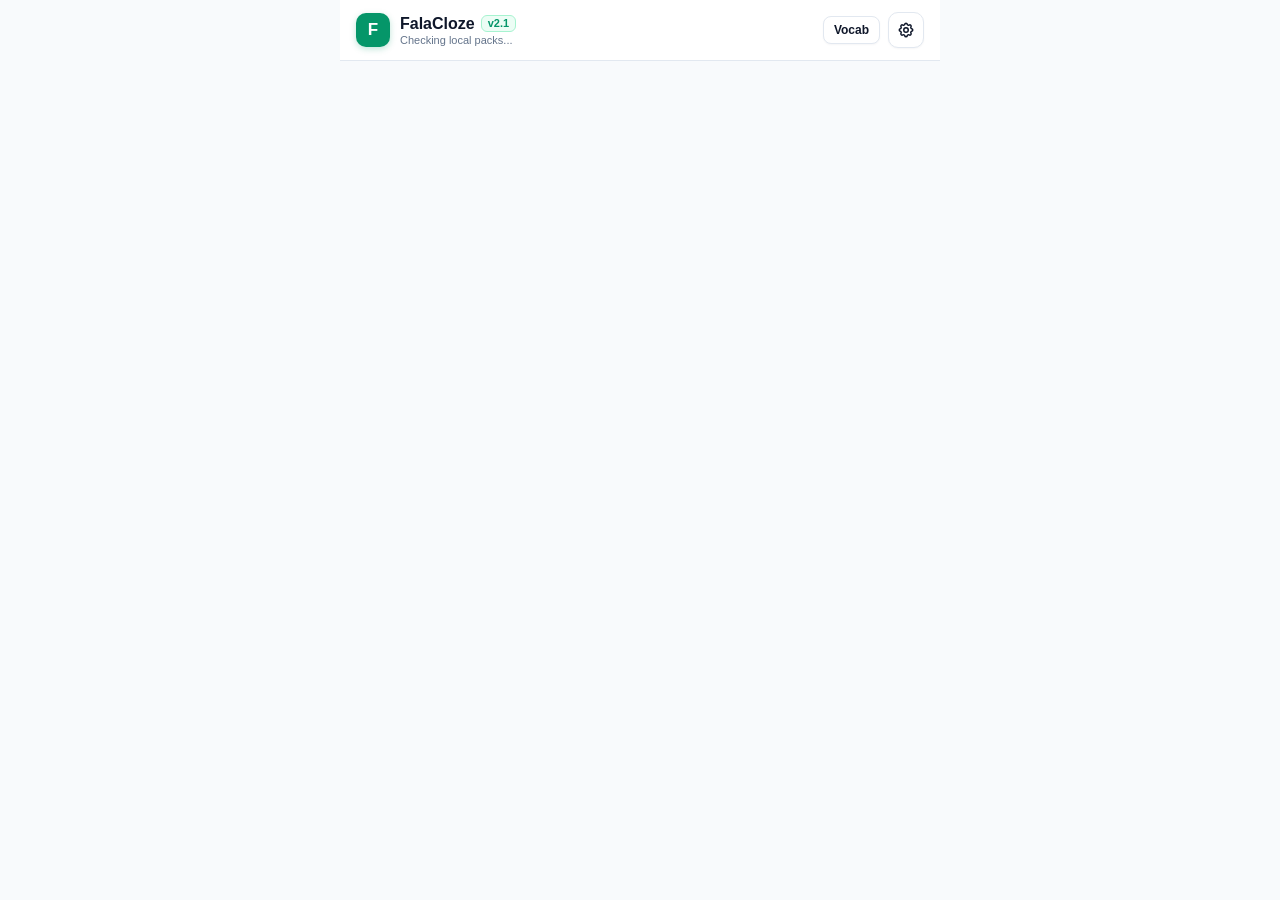
==== index.html @ cb80bde8 "Add files via upload" ====
<!DOCTYPE html>
<html lang="en">
<head>
  <meta charset="UTF-8" />
  <meta name="viewport" content="width=device-width, initial-scale=1.0, maximum-scale=1.0, user-scalable=no, interactive-widget=resizes-content" />
  <meta name="theme-color" content="#F8FAFC" />
  <meta name="apple-mobile-web-app-capable" content="yes" />
  <meta name="mobile-web-app-capable" content="yes" />
  <title>FalaCloze v2.1 — Spoken PT-BR SRS</title>
  <style>
    :root {
      --bg: #F8FAFC;
      --surface: #FFFFFF;
      --surface-alt: #F1F5F9;
      --border: #E2E8F0;
      --border-strong: #CBD5E1;
      --ink: #0F172A;
      --muted: #64748B;
      --primary: #059669;
      --primary-dark: #047857;
      --primary-soft: #ECFDF5;
      --primary-border: #A7F3D0;
      --amber: #D97706;
      --amber-soft: #FFFBEB;
      --amber-border: #FDE68A;
      --red: #DC2626;
      --red-soft: #FEF2F2;
      --red-border: #FECACA;
      --indigo: #4F46E5;
      --indigo-soft: #EEF2FF;
      --indigo-border: #C7D2FE;
      --radius-sm: 10px;
      --radius-md: 14px;
      --radius-lg: 20px;
      --shadow-xs: 0 1px 2px rgba(15, 23, 42, 0.04);
      --shadow-sm: 0 2px 8px rgba(15, 23, 42, 0.06);
      --font: -apple-system, BlinkMacSystemFont, "Inter", "Segoe UI", Roboto, Helvetica, Arial, sans-serif;
    }

    *, *::before, *::after {
      box-sizing: border-box;
    }

    html, body {
      height: 100%;
      margin: 0;
      padding: 0;
      background: var(--bg);
      color: var(--ink);
      font-family: var(--font);
      -webkit-font-smoothing: antialiased;
      -webkit-tap-highlight-color: transparent;
      overscroll-behavior: none;
    }

    button, input, select, textarea {
      font-family: inherit;
      color: inherit;
    }

    button {
      cursor: pointer;
      border: none;
      background: none;
      padding: 0;
      touch-action: manipulation;
    }

    button:disabled {
      opacity: 0.45;
      cursor: not-allowed;
    }

    .hidden {
      display: none !important;
    }

    /* App Shell — relies natively on interactive-widget=resizes-content + 100dvh */
    #app-shell {
      width: 100%;
      max-width: 600px;
      height: 100dvh;
      max-height: 100dvh;
      margin: 0 auto;
      display: flex;
      flex-direction: column;
      background: var(--bg);
      position: relative;
      overflow: hidden;
    }

    .view {
      flex: 1;
      display: flex;
      flex-direction: column;
      min-height: 0;
      overflow: hidden;
    }

    .scroll-body {
      flex: 1;
      overflow-y: auto;
      -webkit-overflow-scrolling: touch;
      padding: 16px;
      min-height: 0;
    }

    .scroll-body::-webkit-scrollbar {
      display: none;
    }

    /* Top Header */
    .top-bar {
      flex-shrink: 0;
      display: flex;
      align-items: center;
      justify-content: space-between;
      gap: 10px;
      padding: 12px 16px;
      background: var(--surface);
      border-bottom: 1px solid var(--border);
    }

    .brand {
      display: flex;
      align-items: center;
      gap: 10px;
      min-width: 0;
    }

    .brand-logo {
      width: 34px;
      height: 34px;
      border-radius: 10px;
      background: var(--primary);
      color: #fff;
      font-weight: 800;
      font-size: 17px;
      display: flex;
      align-items: center;
      justify-content: center;
      flex-shrink: 0;
      box-shadow: 0 2px 6px rgba(5, 150, 105, 0.25);
    }

    .brand-title {
      font-size: 16px;
      font-weight: 700;
      line-height: 1.2;
      display: flex;
      align-items: center;
      gap: 6px;
    }

    .brand-ver {
      font-size: 11px;
      font-weight: 700;
      color: var(--primary);
      background: var(--primary-soft);
      border: 1px solid var(--primary-border);
      padding: 1px 6px;
      border-radius: 6px;
    }

    .brand-sub {
      font-size: 11px;
      color: var(--muted);
      margin-top: 1px;
    }

    .bar-actions {
      display: flex;
      align-items: center;
      gap: 8px;
      flex-shrink: 0;
    }

    /* Buttons */
    .btn {
      display: inline-flex;
      align-items: center;
      justify-content: center;
      gap: 6px;
      border-radius: var(--radius-sm);
      font-weight: 600;
      font-size: 13px;
      padding: 9px 13px;
      transition: background-color 0.12s ease, border-color 0.12s ease, transform 0.08s ease;
      user-select: none;
    }

    .btn:active:not(:disabled) {
      transform: scale(0.97);
    }

    .btn-neutral {
      background: var(--surface);
      border: 1px solid var(--border);
      color: var(--ink);
      box-shadow: var(--shadow-xs);
    }

    .btn-primary {
      background: var(--primary);
      border: 1px solid var(--primary);
      color: #fff;
      box-shadow: 0 2px 8px rgba(5, 150, 105, 0.22);
    }

    .btn-primary-soft {
      background: var(--primary-soft);
      border: 1px solid var(--primary-border);
      color: var(--primary-dark);
    }

    .btn-indigo-soft {
      background: var(--indigo-soft);
      border: 1px solid var(--indigo-border);
      color: var(--indigo);
    }

    .btn-amber-soft {
      background: var(--amber-soft);
      border: 1px solid var(--amber-border);
      color: var(--amber);
    }

    .btn-red-soft {
      background: var(--red-soft);
      border: 1px solid var(--red-border);
      color: var(--red);
    }

    .btn-icon {
      width: 36px;
      height: 36px;
      padding: 0;
      border-radius: var(--radius-sm);
    }

    .btn-lg {
      width: 100%;
      padding: 14px 18px;
      font-size: 15px;
      font-weight: 700;
      border-radius: var(--radius-md);
    }

    .btn-sm {
      padding: 6px 10px;
      font-size: 12px;
      border-radius: 8px;
    }

    /* Strictly guard :hover inside @media (hover: hover) to prevent sticky Android tap states */
    @media (hover: hover) {
      .btn-neutral:hover:not(:disabled) { background: var(--surface-alt); border-color: var(--border-strong); }
      .btn-primary:hover:not(:disabled) { background: var(--primary-dark); }
      .btn-primary-soft:hover:not(:disabled) { background: #D1FAE5; }
      .btn-indigo-soft:hover:not(:disabled) { background: #E0E7FF; }
      .btn-red-soft:hover:not(:disabled) { background: #FEE2E2; }
      .stat-card:hover { border-color: var(--primary); transform: translateY(-1px); }
      .chip:hover { background: var(--surface-alt); }
      .blind-opt:hover:not(:disabled) { border-color: var(--primary); background: var(--primary-soft); }
      .drop-zone:hover { border-color: var(--primary); background: var(--primary-soft); }
    }

    /* Cards & Containers */
    .card {
      background: var(--surface);
      border: 1px solid var(--border);
      border-radius: var(--radius-lg);
      padding: 18px;
      box-shadow: var(--shadow-sm);
    }

    .stack {
      display: flex;
      flex-direction: column;
      gap: 14px;
    }

    .row-between {
      display: flex;
      align-items: center;
      justify-content: space-between;
      gap: 10px;
    }

    /* Home Stat Cards */
    .stats-grid {
      display: grid;
      grid-template-columns: repeat(3, 1fr);
      gap: 10px;
    }

    .stat-card {
      background: var(--surface);
      border: 1px solid var(--border);
      border-radius: var(--radius-md);
      padding: 14px 8px;
      text-align: center;
      box-shadow: var(--shadow-xs);
      transition: border-color 0.12s ease, transform 0.1s ease;
    }

    .stat-card:active {
      transform: scale(0.97);
    }

    .stat-num {
      font-size: 24px;
      font-weight: 800;
      line-height: 1.1;
    }

    .stat-label {
      font-size: 11px;
      font-weight: 600;
      color: var(--muted);
      margin-top: 4px;
    }

    .stat-learning .stat-num { color: var(--indigo); }
    .stat-mastered .stat-num { color: var(--primary); }

    /* Chips & Pills */
    .chips-row {
      display: flex;
      align-items: center;
      gap: 6px;
      flex-wrap: wrap;
    }

    .chips-scroll {
      display: flex;
      align-items: center;
      gap: 6px;
      overflow-x: auto;
      padding-bottom: 2px;
    }

    .chips-scroll::-webkit-scrollbar { display: none; }

    .chip {
      padding: 6px 12px;
      border-radius: 999px;
      font-size: 12px;
      font-weight: 600;
      background: var(--surface);
      border: 1px solid var(--border);
      color: var(--muted);
      white-space: nowrap;
      flex-shrink: 0;
    }

    .chip.active {
      background: var(--primary);
      border-color: var(--primary);
      color: #fff;
    }

    .badge {
      display: inline-flex;
      align-items: center;
      gap: 4px;
      padding: 3px 8px;
      border-radius: 6px;
      font-size: 11px;
      font-weight: 600;
      background: var(--surface-alt);
      color: var(--muted);
    }

    .badge-primary { background: var(--primary-soft); color: var(--primary-dark); }
    .badge-indigo { background: var(--indigo-soft); color: var(--indigo); }
    .badge-amber { background: var(--amber-soft); color: var(--amber); border: 1px solid var(--amber-border); }
    .badge-red { background: var(--red-soft); color: var(--red); border: 1px solid var(--red-border); }

    /* Setup / Drop Zone (First Run) */
    .drop-zone {
      border: 2px dashed var(--border-strong);
      border-radius: var(--radius-md);
      padding: 24px 16px;
      text-align: center;
      background: var(--bg);
      transition: border-color 0.15s ease, background-color 0.15s ease;
    }

    .drop-zone.dragover {
      border-color: var(--primary);
      background: var(--primary-soft);
    }

    /* Progress Bar */
    .progress-track {
      width: 100%;
      height: 5px;
      background: var(--surface-alt);
      overflow: hidden;
    }

    .progress-fill {
      height: 100%;
      background: var(--primary);
      width: 0%;
      transition: width 0.25s ease;
    }

    /* Switch */
    .switch {
      width: 44px;
      height: 24px;
      border-radius: 999px;
      background: var(--border-strong);
      position: relative;
      transition: background-color 0.15s ease;
      flex-shrink: 0;
    }

    .switch.on {
      background: var(--primary);
    }

    .switch-knob {
      width: 20px;
      height: 20px;
      border-radius: 50%;
      background: #fff;
      position: absolute;
      top: 2px;
      left: 2px;
      box-shadow: 0 1px 3px rgba(0,0,0,0.2);
      transition: transform 0.15s ease;
    }

    .switch.on .switch-knob {
      transform: translateX(20px);
    }

    /* Study Area */
    .study-center {
      flex: 1;
      display: flex;
      flex-direction: column;
      justify-content: center;
      padding: 14px 16px;
      overflow-y: auto;
      min-height: 0;
    }

    .study-center::-webkit-scrollbar { display: none; }

    .cloze-sentence {
      font-size: 24px;
      line-height: 1.45;
      font-weight: 600;
      color: var(--ink);
      letter-spacing: -0.01em;
      margin: 8px 0;
      cursor: text;
    }

    .cloze-gap {
      display: inline-block;
      border-bottom: 2.5px solid var(--primary);
      padding: 0 6px 1px;
      margin: 0 3px;
      text-align: center;
      font-weight: 700;
      color: var(--primary-dark);
      background: var(--primary-soft);
      border-radius: 6px 6px 0 0;
      cursor: pointer;
      vertical-align: baseline;
      transition: border-color 0.15s ease, background-color 0.15s ease;
    }

    .cloze-gap.empty {
      color: #94A3B8;
      background: transparent;
      font-weight: 500;
      letter-spacing: 0.14em;
    }

    .cloze-gap.amber {
      border-bottom-color: var(--amber);
      color: var(--amber);
      background: var(--amber-soft);
    }

    .cloze-gap.wrong {
      border-bottom-color: var(--red);
      color: var(--red);
      background: var(--red-soft);
    }

    .cloze-revealed {
      display: inline-block;
      padding: 0 6px;
      border-radius: 6px;
      font-weight: 700;
      background: var(--primary-soft);
      color: var(--primary-dark);
    }

    .cloze-revealed.amber {
      background: var(--amber-soft);
      color: var(--amber);
    }

    .cloze-revealed.wrong {
      background: var(--red-soft);
      color: var(--red);
    }

    .en-line {
      font-size: 15px;
      font-weight: 500;
      color: #334155;
      margin: 0;
    }

    .hint-row {
      display: flex;
      align-items: center;
      gap: 6px;
      flex-wrap: wrap;
      margin-top: 6px;
    }

    .hint-tag {
      font-size: 12px;
      font-weight: 600;
      color: var(--indigo);
      background: var(--indigo-soft);
      padding: 2px 8px;
      border-radius: 6px;
    }

    /* Notice / Feedback Boxes */
    .notice {
      padding: 10px 12px;
      border-radius: var(--radius-sm);
      font-size: 13px;
      font-weight: 500;
      line-height: 1.4;
    }

    .notice-ok { background: var(--primary-soft); border: 1px solid var(--primary-border); color: var(--primary-dark); }
    .notice-amber { background: var(--amber-soft); border: 1px solid var(--amber-border); color: #92400E; }
    .notice-red { background: var(--red-soft); border: 1px solid var(--red-border); color: #991B1B; }
    .notice-indigo { background: var(--indigo-soft); border: 1px solid var(--indigo-border); color: #3730A3; }

    /* Docked Bottom Input Bar */
    .study-dock {
      flex-shrink: 0;
      background: var(--surface);
      border-top: 1px solid var(--border);
      padding: 10px 14px calc(10px + env(safe-area-inset-bottom, 0px));
    }

    .input-row {
      display: flex;
      align-items: center;
      gap: 8px;
    }

    .text-input {
      flex: 1;
      min-width: 0;
      height: 44px;
      padding: 0 14px;
      border-radius: var(--radius-sm);
      border: 1.5px solid var(--border-strong);
      background: var(--bg);
      font-size: 16px;
      font-weight: 500;
      color: var(--ink);
      outline: none;
      transition: border-color 0.12s ease, background-color 0.12s ease;
    }

    .text-input:focus {
      border-color: var(--primary);
      background: var(--surface);
    }

    .dock-subrow {
      display: flex;
      align-items: center;
      justify-content: space-between;
      gap: 8px;
      margin-top: 8px;
    }

    /* Blind Audio */
    .blind-play-btn {
      width: 68px;
      height: 68px;
      border-radius: 50%;
      background: var(--primary);
      color: #fff;
      margin: 8px auto;
      display: flex;
      align-items: center;
      justify-content: center;
      box-shadow: 0 6px 16px rgba(5, 150, 105, 0.28);
    }

    .blind-grid {
      display: grid;
      grid-template-columns: repeat(3, 1fr);
      gap: 8px;
    }

    .blind-opt {
      padding: 13px 8px;
      border-radius: var(--radius-sm);
      border: 1.5px solid var(--border);
      background: var(--bg);
      font-size: 14px;
      font-weight: 600;
      color: var(--ink);
      text-align: center;
      word-break: break-word;
    }

    .blind-opt.opt-correct {
      border-color: var(--primary);
      background: var(--primary-soft);
      color: var(--primary-dark);
    }

    .blind-opt.opt-wrong {
      border-color: var(--red);
      background: var(--red-soft);
      color: var(--red);
    }

    .blind-opt.opt-dim {
      opacity: 0.45;
    }

    /* Vocabulary List */
    .vocab-item {
      background: var(--surface);
      border: 1px solid var(--border);
      border-radius: var(--radius-md);
      overflow: hidden;
      box-shadow: var(--shadow-xs);
    }

    .vocab-head {
      width: 100%;
      padding: 13px 14px;
      display: flex;
      align-items: center;
      justify-content: space-between;
      gap: 10px;
      text-align: left;
    }

    .vocab-body {
      padding: 0 14px 14px;
      border-top: 1px solid var(--surface-alt);
      display: flex;
      flex-direction: column;
      gap: 10px;
    }

    .vocab-ex-row {
      display: flex;
      align-items: flex-start;
      justify-content: space-between;
      gap: 8px;
      padding: 9px 10px;
      border-radius: var(--radius-sm);
      background: var(--bg);
      border: 1px solid var(--border);
    }

    .vocab-ex-pt {
      font-size: 14px;
      font-weight: 500;
      color: var(--ink);
      line-height: 1.4;
    }

    .vocab-ex-en {
      font-size: 12px;
      color: var(--muted);
      margin-top: 2px;
    }

    /* Settings */
    .setting-row {
      display: flex;
      align-items: center;
      justify-content: space-between;
      gap: 12px;
    }

    .num-input {
      width: 72px;
      height: 36px;
      border-radius: 8px;
      border: 1px solid var(--border-strong);
      text-align: center;
      font-weight: 700;
      font-size: 14px;
      background: var(--bg);
    }

    .voice-row {
      display: flex;
      align-items: center;
      justify-content: space-between;
      gap: 8px;
      padding: 8px 10px;
      border-radius: 10px;
      border: 1px solid var(--border);
      background: var(--bg);
      font-size: 13px;
    }

    .voice-label {
      display: flex;
      align-items: center;
      gap: 8px;
      min-width: 0;
      flex: 1;
      cursor: pointer;
    }

    .voice-name {
      white-space: nowrap;
      overflow: hidden;
      text-overflow: ellipsis;
      font-weight: 500;
    }

    /* Toast */
    #toast {
      position: fixed;
      top: 16px;
      left: 50%;
      transform: translateX(-50%) translateY(-10px);
      z-index: 999;
      background: var(--ink);
      color: #fff;
      font-size: 12px;
      font-weight: 600;
      padding: 9px 14px;
      border-radius: 10px;
      box-shadow: 0 6px 20px rgba(15, 23, 42, 0.25);
      opacity: 0;
      pointer-events: none;
      transition: opacity 0.2s ease, transform 0.2s ease;
      max-width: 90vw;
      text-align: center;
    }

    #toast.show {
      opacity: 1;
      transform: translateX(-50%) translateY(0);
    }

    .section-title {
      font-size: 11px;
      font-weight: 700;
      text-transform: uppercase;
      letter-spacing: 0.06em;
      color: var(--muted);
      margin: 0 0 8px;
    }

    .muted-xs {
      font-size: 12px;
      color: var(--muted);
      line-height: 1.4;
    }

    .divider {
      height: 1px;
      background: var(--border);
      margin: 4px 0;
    }
  </style>
</head>
<body>
  <div id="app-shell">

    <!-- ==================== VIEW 1: HOME ==================== -->
    <section id="view-home" class="view">
      <header class="top-bar">
        <div class="brand">
          <div class="brand-logo">F</div>
          <div>
            <div class="brand-title">FalaCloze <span class="brand-ver">v2.1</span></div>
            <div id="home-pack-status" class="brand-sub">Checking local packs...</div>
          </div>
        </div>
        <div class="bar-actions">
          <button id="btn-nav-vocab" type="button" class="btn btn-neutral btn-sm" aria-label="Vocabulary">
            Vocab
          </button>
          <button id="btn-nav-settings" type="button" class="btn btn-neutral btn-icon" aria-label="Settings" title="Settings">
            <svg width="18" height="18" fill="none" stroke="currentColor" stroke-width="2" viewBox="0 0 24 24">
              <path stroke-linecap="round" stroke-linejoin="round" d="M10.325 4.317c.426-1.756 2.924-1.756 3.35 0a1.724 1.724 0 002.573 1.066c1.543-.94 3.31.826 2.37 2.37a1.724 1.724 0 001.065 2.572c1.756.426 1.756 2.924 0 3.35a1.724 1.724 0 00-1.066 2.573c.94 1.543-.826 3.31-2.37 2.37a1.724 1.724 0 00-2.572 1.065c-.426 1.756-2.924 1.756-3.35 0a1.724 1.724 0 00-2.573-1.066c-1.543.94-3.31-.826-2.37-2.37a1.724 1.724 0 00-1.065-2.572c-1.756-.426-1.756-2.924 0-3.35a1.724 1.724 0 001.066-2.573c-.94-1.543.826-3.31 2.37-2.37.996.608 2.296.07 2.572-1.065z" />
              <circle cx="12" cy="12" r="3" />
            </svg>
          </button>
        </div>
      </header>

      <main class="scroll-body">
        <div class="stack">

          <!-- Backup Reminder Banner -->
          <div id="backup-reminder" class="notice notice-amber hidden row-between">
            <span>Backup recommended — save your progress.</span>
            <button id="btn-quick-backup" type="button" class="btn btn-amber-soft btn-sm">Backup</button>
          </div>

          <!-- First-Run Empty Deck Setup Card -->
          <div id="home-setup-card" class="card stack hidden">
            <div>
              <h2 style="margin:0 0 6px; font-size:18px;">Load Your PT-BR Deck</h2>
              <p class="muted-xs" style="margin:0;">
                FalaCloze keeps app code and vocabulary 100% separate. Load your <strong>deck_100_v2.json</strong> (or any pack) once — it is cached locally for offline use.
              </p>
            </div>

            <div id="home-drop-zone" class="drop-zone stack">
              <div style="font-size:28px;">📦</div>
              <label class="btn btn-primary btn-lg" style="cursor:pointer;">
                Load Deck JSON (e.g. deck_100_v2.json)
                <input id="input-home-deck" type="file" accept=".json,application/json" class="hidden" />
              </label>
              <div class="muted-xs">Or drag and drop a .json pack file here</div>
            </div>

            <div class="row-between" style="padding-top:4px;">
              <span class="muted-xs">Want to preview the UI first?</span>
              <button id="btn-load-demo" type="button" class="btn btn-neutral btn-sm">Load 5-card Demo</button>
            </div>
          </div>

          <!-- Demo Active Banner -->
          <div id="home-demo-banner" class="notice notice-indigo hidden row-between">
            <span>Previewing removable 5-card Demo deck.</span>
            <div style="display:flex; gap:6px;">
              <label class="btn btn-primary-soft btn-sm" style="cursor:pointer;">
                Load Real Deck
                <input id="input-replace-demo" type="file" accept=".json,application/json" class="hidden" />
              </label>
              <button id="btn-remove-demo" type="button" class="btn btn-neutral btn-sm">Remove</button>
            </div>
          </div>

          <!-- Active Dashboard (Shown when >=1 card is loaded) -->
          <div id="home-dashboard" class="stack hidden">
            <!-- Clickable Stat Cards -->
            <div class="stats-grid">
              <button id="stat-btn-to-learn" type="button" class="stat-card">
                <div id="stat-val-to-learn" class="stat-num">0</div>
                <div class="stat-label">To Learn</div>
              </button>
              <button id="stat-btn-learning" type="button" class="stat-card stat-learning">
                <div id="stat-val-learning" class="stat-num">0</div>
                <div class="stat-label">Learning</div>
              </button>
              <button id="stat-btn-mastered" type="button" class="stat-card stat-mastered">
                <div id="stat-val-mastered" class="stat-num">0</div>
                <div class="stat-label">Mastered</div>
              </button>
            </div>

            <!-- Main Session Card -->
            <div class="card stack">
              <div class="row-between">
                <span id="home-due-info" class="muted-xs" style="font-weight:600; color:var(--ink);">0 due · 15 new left</span>
                <span id="home-forms-drip-info" class="badge badge-indigo hidden"></span>
              </div>

              <button id="btn-start-session" type="button" class="btn btn-primary btn-lg">
                <span id="btn-start-text">Start 20 Cards</span>
                <svg width="18" height="18" fill="none" stroke="currentColor" stroke-width="2.5" viewBox="0 0 24 24">
                  <path stroke-linecap="round" stroke-linejoin="round" d="M13 7l5 5m0 0l-5 5m5-5H6" />
                </svg>
              </button>

              <!-- Session Length Selector -->
              <div class="row-between">
                <span class="muted-xs" style="font-weight:600;">Session length</span>
                <div id="home-length-chips" class="chips-row">
                  <button type="button" class="chip" data-len="10">10</button>
                  <button type="button" class="chip" data-len="20">20</button>
                  <button type="button" class="chip" data-len="30">30</button>
                  <button type="button" class="chip" data-len="all">All Due</button>
                </div>
              </div>

              <div class="divider"></div>

              <!-- Walk Mode Toggle -->
              <div class="setting-row">
                <div>
                  <div style="font-size:14px; font-weight:600;">Walk Mode (No Typing)</div>
                  <div class="muted-xs">Tap to reveal &amp; self-grade on the move</div>
                </div>
                <button id="toggle-walk" type="button" class="switch" role="switch" aria-checked="false" aria-label="Toggle Walk Mode">
                  <span class="switch-knob"></span>
                </button>
              </div>
            </div>

            <!-- Quick Actions -->
            <div class="row-between" style="gap:10px;">
              <button id="btn-home-vocab" type="button" class="btn btn-neutral" style="flex:1;">
                Browse Studied Vocab
              </button>
              <label class="btn btn-neutral" style="flex:1; cursor:pointer;">
                + Add Pack JSON
                <input id="input-home-add-pack" type="file" accept=".json,application/json" class="hidden" />
              </label>
            </div>
          </div>

        </div>
      </main>
    </section>

    <!-- ==================== VIEW 2: STUDY SESSION ==================== -->
    <section id="view-study" class="view hidden">
      <header class="top-bar">
        <div class="bar-actions">
          <button id="btn-study-home" type="button" class="btn btn-neutral btn-icon" aria-label="Home" title="Home">
            <svg width="18" height="18" fill="none" stroke="currentColor" stroke-width="2.2" viewBox="0 0 24 24">
              <path stroke-linecap="round" stroke-linejoin="round" d="M15 19l-7-7 7-7" />
            </svg>
          </button>
          <button id="btn-study-undo" type="button" class="btn btn-neutral btn-sm" disabled title="Undo last answer">
            ← Undo
          </button>
        </div>

        <div style="text-align:center; min-width:0;">
          <div id="study-header-title" style="font-size:13px; font-weight:700;">Study</div>
          <div id="study-header-progress" class="muted-xs" style="font-size:11px;">0 / 20</div>
        </div>

        <div class="bar-actions">
          <button id="btn-study-speak" type="button" class="btn btn-neutral btn-icon" aria-label="Speak PT-BR" title="Speak PT-BR (Ctrl+Space)">
            <svg width="18" height="18" fill="none" stroke="currentColor" stroke-width="2" viewBox="0 0 24 24">
              <path stroke-linecap="round" stroke-linejoin="round" d="M15.536 8.464a5 5 0 010 7.072m2.828-9.9a9 9 0 010 12.728M5.586 15H4a1 1 0 01-1-1v-4a1 1 0 011-1h1.586l4.707-4.707C10.923 3.663 12 4.109 12 5v14c0 .891-1.077 1.337-1.707.707L5.586 15z" />
            </svg>
          </button>
          <button id="btn-study-finish" type="button" class="btn btn-primary-soft btn-sm hidden">Finish</button>
        </div>
      </header>

      <div class="progress-track">
        <div id="study-progress-fill" class="progress-fill"></div>
      </div>

      <main class="study-center">
        <!-- Active Cloze Card -->
        <div id="study-card-panel" class="card stack">
          <div class="row-between">
            <div class="chips-row" style="gap:6px;">
              <span id="sc-rank" class="badge">#1</span>
              <span id="sc-pos" class="badge badge-primary">VERB</span>
              <span id="sc-slot" class="badge badge-indigo hidden"></span>
              <span id="sc-leech" class="badge badge-red hidden">Leech</span>
              <!-- False friend badge strictly populated ONLY when revealed === true -->
              <span id="sc-ff-badge" class="badge badge-amber hidden"></span>
            </div>
            <button id="btn-grammar-peek" type="button" class="btn btn-neutral btn-sm hidden" title="Peek grammar note">?</button>
          </div>

          <!-- English Context + Spoiler-Free Hint -->
          <div>
            <p id="sc-en-sentence" class="en-line"></p>
            <div class="hint-row">
              <span class="muted-xs" style="font-size:11px; font-weight:700; text-transform:uppercase;">Hint</span>
              <span id="sc-hint-en" class="hint-tag"></span>
            </div>
          </div>

          <!-- Cloze Sentence Container (Populated exclusively by shared renderExample()) -->
          <div id="sc-pt-container" class="cloze-sentence"></div>

          <!-- Revealed Notes (Cleared & hidden before submit — zero DOM spoilers) -->
          <div id="sc-ff-note" class="notice notice-amber hidden"></div>
          <div id="sc-grammar-note" class="notice notice-indigo hidden"></div>

          <!-- Result Feedback + Action Chips -->
          <div id="sc-feedback-wrap" class="stack hidden" style="gap:8px;">
            <div id="sc-feedback" class="notice"></div>
            <div id="sc-post-actions" class="chips-row">
              <button id="btn-override-again" type="button" class="btn btn-red-soft btn-sm hidden">No, I was wrong (Again)</button>
              <button id="btn-fast-known" type="button" class="btn btn-primary-soft btn-sm hidden">⚡ Already know? (21d)</button>
            </div>
          </div>
        </div>

        <!-- Blind Audio Final Round Panel (Unlogged, 3 Real-Word Choices) -->
        <div id="blind-panel" class="card stack hidden">
          <div class="row-between">
            <span id="blind-progress-badge" class="badge badge-indigo">Blind Audio · 1/5</span>
            <button id="btn-blind-skip" type="button" class="btn btn-neutral btn-sm">Skip</button>
          </div>
          <p class="muted-xs" style="margin:0;">Unlogged ear check from this session. Listen and tap the word you heard.</p>

          <button id="btn-blind-play" type="button" class="blind-play-btn" aria-label="Replay Audio">
            <svg width="30" height="30" fill="none" stroke="currentColor" stroke-width="2" viewBox="0 0 24 24">
              <path stroke-linecap="round" stroke-linejoin="round" d="M15.536 8.464a5 5 0 010 7.072m2.828-9.9a9 9 0 010 12.728M5.586 15H4a1 1 0 01-1-1v-4a1 1 0 011-1h1.586l4.707-4.707C10.923 3.663 12 4.109 12 5v14c0 .891-1.077 1.337-1.707.707L5.586 15z" />
            </svg>
          </button>

          <div id="blind-options" class="blind-grid"></div>

          <div id="blind-revealed-box" class="hidden" style="padding:12px; border-radius:12px; background:var(--bg); border:1px solid var(--border);">
            <div id="blind-pt-revealed" style="font-size:17px; font-weight:600; line-height:1.4;"></div>
            <div id="blind-en-revealed" class="muted-xs" style="margin-top:4px;"></div>
          </div>
        </div>

        <!-- Session Complete Panel -->
        <div id="done-panel" class="card stack hidden" style="text-align:center;">
          <div style="width:52px; height:52px; border-radius:16px; background:var(--primary-soft); color:var(--primary); font-size:26px; font-weight:800; margin:0 auto; display:flex; align-items:center; justify-content:center;">✓</div>
          <div>
            <h2 id="done-heading" style="margin:0; font-size:20px;">Session Complete!</h2>
            <p id="done-sub" class="muted-xs" style="margin:4px 0 0;">Great consistency.</p>
          </div>
          <div class="stats-grid">
            <div class="stat-card" style="pointer-events:none;">
              <div id="done-reviewed" class="stat-num">0</div>
              <div class="stat-label">Reviewed</div>
            </div>
            <div class="stat-card stat-mastered" style="pointer-events:none;">
              <div id="done-clean" class="stat-num">0%</div>
              <div class="stat-label">Clean</div>
            </div>
            <div class="stat-card stat-learning" style="pointer-events:none;">
              <div id="done-blind" class="stat-num">—</div>
              <div class="stat-label">Blind Audio</div>
            </div>
          </div>
          <button id="btn-done-home" type="button" class="btn btn-primary btn-lg">Back to Home</button>
        </div>
      </main>

      <!-- Docked Bottom Controls -->
      <footer id="study-dock" class="study-dock">
        <!-- Typing Mode Dock -->
        <div id="dock-typing">
          <div class="input-row">
            <input id="cloze-input" type="text" class="text-input"
              placeholder="Type missing PT-BR word..."
              autocomplete="off" autocorrect="off" autocapitalize="off" spellcheck="false"
              enterkeyhint="done" />
            <button id="btn-check" type="button" class="btn btn-primary" style="height:44px; min-width:82px;">Check</button>
          </div>
          <div id="dock-action-subrow" class="dock-subrow">
            <div style="display:flex; gap:6px;">
              <button id="btn-hint" type="button" class="btn btn-neutral btn-sm">Hint +1</button>
              <button id="btn-dont-know" type="button" class="btn btn-red-soft btn-sm">Don't know</button>
            </div>
            <button id="btn-known" type="button" class="btn btn-neutral btn-sm">Known (21d)</button>
          </div>
        </div>

        <!-- Walk Mode Dock -->
        <div id="dock-walk" class="hidden">
          <button id="btn-walk-reveal" type="button" class="btn btn-primary btn-lg">Tap to Reveal</button>
          <div id="walk-grade-btns" class="hidden" style="display:grid; grid-template-columns:1fr 1fr; gap:10px;">
            <button id="btn-walk-again" type="button" class="btn btn-red-soft btn-lg">Again</button>
            <button id="btn-walk-good" type="button" class="btn btn-primary btn-lg">Good</button>
          </div>
        </div>

        <!-- Blind Audio Dock -->
        <div id="dock-blind" class="hidden">
          <button id="btn-blind-next" type="button" class="btn btn-primary btn-lg" disabled>Next Audio →</button>
        </div>
      </footer>
    </section>

    <!-- ==================== VIEW 3: VOCABULARY ==================== -->
    <section id="view-vocab" class="view hidden">
      <header class="top-bar">
        <button id="btn-vocab-back" type="button" class="btn btn-neutral btn-icon" aria-label="Back">
          <svg width="18" height="18" fill="none" stroke="currentColor" stroke-width="2.2" viewBox="0 0 24 24">
            <path stroke-linecap="round" stroke-linejoin="round" d="M15 19l-7-7 7-7" />
          </svg>
        </button>
        <div style="font-size:15px; font-weight:700;">Vocabulary</div>
        <span id="vocab-count" class="badge">0</span>
      </header>

      <div style="padding:10px 16px; background:var(--surface); border-bottom:1px solid var(--border);" class="stack">
        <input id="vocab-search" type="search" class="text-input" style="height:38px; font-size:14px;" placeholder="Search PT-BR or English..." />
        <div id="vocab-tabs" class="chips-scroll">
          <button type="button" class="chip" data-bucket="studied">Studied</button>
          <button type="button" class="chip" data-bucket="learning">Learning</button>
          <button type="button" class="chip" data-bucket="mastered">Mastered</button>
          <button type="button" class="chip" data-bucket="leeches">Leeches</button>
          <button type="button" class="chip" data-bucket="to_learn">To Learn</button>
          <button type="button" class="chip" data-bucket="all">All</button>
        </div>
      </div>

      <main id="vocab-list" class="scroll-body stack"></main>
    </section>

    <!-- ==================== VIEW 4: SETTINGS & DATA ==================== -->
    <section id="view-settings" class="view hidden">
      <header class="top-bar">
        <button id="btn-settings-back" type="button" class="btn btn-neutral btn-icon" aria-label="Back">
          <svg width="18" height="18" fill="none" stroke="currentColor" stroke-width="2.2" viewBox="0 0 24 24">
            <path stroke-linecap="round" stroke-linejoin="round" d="M15 19l-7-7 7-7" />
          </svg>
        </button>
        <div style="font-size:15px; font-weight:700;">Settings &amp; Data</div>
        <div style="width:36px;"></div>
      </header>

      <main class="scroll-body">
        <div class="stack">

          <!-- FSRS-6 & Caps -->
          <div class="card stack">
            <h3 class="section-title">FSRS-6 &amp; Daily Limits</h3>
            <div class="setting-row">
              <div>
                <div style="font-size:14px; font-weight:600;">New Lemmas / Day</div>
                <div class="muted-xs">Resets at 4:00 AM local time</div>
              </div>
              <input id="set-new-lemmas" type="number" min="1" max="100" class="num-input" />
            </div>
            <div class="setting-row">
              <div>
                <div style="font-size:14px; font-weight:600;">New Form Cards / Day</div>
                <div class="muted-xs">Drip-in cap for newly unlocked forms</div>
              </div>
              <input id="set-new-forms" type="number" min="1" max="30" class="num-input" />
            </div>
            <div class="setting-row">
              <div>
                <div style="font-size:14px; font-weight:600;">Desired Retention</div>
                <div class="muted-xs">Cold-start default: 0.85</div>
              </div>
              <span id="set-retention-lbl" class="badge badge-primary">0.85</span>
            </div>
            <input id="set-retention" type="range" min="0.80" max="0.92" step="0.01" style="width:100%; accent-color:var(--primary);" />
          </div>

          <!-- Tense Unlocks -->
          <div class="card stack">
            <h3 class="section-title">Grammar Tense Unlocks</h3>
            <p class="muted-xs" style="margin:0;">Examples in locked tenses stay hidden until you enable them here.</p>
            <div id="settings-tenses-list" class="stack" style="gap:10px;"></div>
          </div>

          <!-- Multi-Voice PT-BR TTS -->
          <div class="card stack">
            <h3 class="section-title">PT-BR Audio &amp; Multi-Voice TTS</h3>
            <div class="setting-row">
              <span style="font-size:14px; font-weight:600;">Auto-play after answer</span>
              <button id="toggle-autoplay" type="button" class="switch" role="switch" aria-checked="true">
                <span class="switch-knob"></span>
              </button>
            </div>
            <div class="setting-row">
              <div>
                <div style="font-size:14px; font-weight:600;">Rotate checked voices</div>
                <div class="muted-xs">Randomize per card &amp; switch on Replay</div>
              </div>
              <button id="toggle-rotate-voices" type="button" class="switch" role="switch" aria-checked="true">
                <span class="switch-knob"></span>
              </button>
            </div>
            <div id="tts-missing-banner" class="notice notice-amber hidden">
              No Brazilian Portuguese (pt-BR) voice detected on this device. Install Google Speech Services Portuguese (Brazil) voice data in Android TTS settings.
            </div>
            <div id="settings-voices-list" class="stack" style="gap:8px;"></div>
          </div>

          <!-- Packs & Progress Sync -->
          <div class="card stack">
            <h3 class="section-title">Packs &amp; Backup Sync</h3>
            <div id="settings-packs-summary" class="muted-xs"></div>

            <div class="row-between" style="gap:8px;">
              <label class="btn btn-primary-soft" style="flex:1; cursor:pointer;">
                Import Pack (.json)
                <input id="input-settings-pack" type="file" accept=".json,application/json" class="hidden" />
              </label>
              <button id="btn-export-backup" type="button" class="btn btn-neutral" style="flex:1;">
                Save Backup
              </button>
            </div>

            <label class="btn btn-indigo-soft" style="width:100%; cursor:pointer;">
              Merge Progress Backup (.json)
              <input id="input-merge-progress" type="file" accept=".json,application/json" class="hidden" />
            </label>

            <div class="divider"></div>

            <div class="row-between" style="gap:8px;">
              <button id="btn-reset-progress" type="button" class="btn btn-red-soft btn-sm" style="flex:1;">Reset Progress</button>
              <button id="btn-clear-packs" type="button" class="btn btn-neutral btn-sm" style="flex:1;">Clear Cached Packs</button>
            </div>
          </div>

        </div>
      </main>
    </section>

    <div id="toast" role="status" aria-live="polite"></div>
  </div>

<script>
(() => {
  'use strict';

  /* ==========================================================================
     1. CONSTANTS, STORAGE KEYS & TINY REMOVABLE 5-CARD DEMO (PREVIEW ONLY)
     ========================================================================== */
  const SCHEMA_VERSION = 2;
  const KEY_PACKS = 'falacloze_v2_1:packs';
  const KEY_STATE = 'falacloze_v2_1:state';

  // Strictly minimal 5-card preview deck used ONLY if user clicks "Load 5-card Demo"
  const DEMO_PACK = {
    packId: '__demo_5__',
    version: '1.0.0',
    minSchema: 2,
    requires: [],
    isDemo: true,
    cards: [
      {
        id: 'pt_querer', order: 1, lemma: 'querer', pos: 'VERB', en_gloss: 'to want',
        forms: ['quero', 'quer', 'queremos', 'querem', 'querer'],
        examples: [
          { exId: 'pt_querer.e1', pt_cloze: 'Eu ___ café agora.', answer: 'quero', form_tag: '1st_sg', accepted: [], plausible_wrong: ['preciso'], distractors: ['faço', 'tenho'], en_sentence: 'I want coffee now.', hint_en: 'to want (1st sg)' },
          { exId: 'pt_querer.e2', pt_cloze: 'Ela ___ ver um filme.', answer: 'quer', form_tag: '3rd_sg', accepted: [], plausible_wrong: [], distractors: ['tem', 'vai'], en_sentence: 'She wants to see a movie.', hint_en: 'to want (3rd sg)' },
          { exId: 'pt_querer.e3', pt_cloze: 'Você vai ___ café?', answer: 'querer', form_tag: 'inf', accepted: [], plausible_wrong: [], distractors: ['fazer', 'comer'], en_sentence: 'Are you going to want coffee?', hint_en: 'to want (inf)' }
        ]
      },
      {
        id: 'pt_fazer', order: 2, lemma: 'fazer', pos: 'VERB', en_gloss: 'to do / to make',
        forms: ['faço', 'faz', 'fazemos', 'fazem', 'fazer'],
        examples: [
          { exId: 'pt_fazer.e1', pt_cloze: 'Eu ___ café agora.', answer: 'faço', form_tag: '1st_sg', accepted: [], plausible_wrong: [], distractors: ['quero', 'tenho'], en_sentence: 'I am making coffee now.', hint_en: 'to make (1st sg)' },
          { exId: 'pt_fazer.e2', pt_cloze: 'Ele ___ tudo aqui.', answer: 'faz', form_tag: '3rd_sg', accepted: [], plausible_wrong: [], distractors: ['quer', 'vai'], en_sentence: 'He does everything here.', hint_en: 'to do (3rd sg)' },
          { exId: 'pt_fazer.e3', pt_cloze: 'A gente vai ___ tudo.', answer: 'fazer', form_tag: 'inf', accepted: [], plausible_wrong: [], distractors: ['querer', 'falar'], en_sentence: 'We are going to do everything.', hint_en: 'to do (inf)' }
        ]
      },
      {
        id: 'pt_de', order: 3, lemma: 'de', pos: 'ADP', en_gloss: 'of / from',
        forms: ['de', 'do', 'da', 'dos', 'das'],
        grammar_note_en: 'precisar always takes "de" before nouns; de + o = do.',
        examples: [
          { exId: 'pt_de.e1', pt_cloze: 'Eu preciso ___ café agora.', answer: 'de', form_tag: 'base', accepted: [], plausible_wrong: ['um'], distractors: ['em', 'no'], en_sentence: 'I need coffee now.', hint_en: 'of (after precisar)' },
          { exId: 'pt_de.e2', pt_cloze: 'João é ___ Brasil.', answer: 'do', form_tag: 'contraction', accepted: [], plausible_wrong: ['de'], distractors: ['da', 'no'], en_sentence: 'João is from Brazil.', hint_en: 'from the (de + o)' }
        ]
      },
      {
        id: 'pt_assistir', order: 4, lemma: 'assistir', pos: 'VERB', en_gloss: 'to watch',
        false_friend: true,
        forms: ['assisto', 'assiste', 'assistimos', 'assistem', 'assistir'],
        grammar_note_en: 'False friend: assistir means "to watch", not "to assist".',
        examples: [
          { exId: 'pt_assistir.e1', pt_cloze: 'Eu ___ o filme hoje.', answer: 'assisto', form_tag: '1st_sg', accepted: [], plausible_wrong: [], distractors: ['quero', 'preciso'], en_sentence: 'I am watching the movie today.', hint_en: 'to watch (1st sg) (NOT assist!)' },
          { exId: 'pt_assistir.e2', pt_cloze: 'Ela ___ o vídeo aqui.', answer: 'assiste', form_tag: '3rd_sg', accepted: [], plausible_wrong: [], distractors: ['quer', 'faz'], en_sentence: 'She watches the video here.', hint_en: 'to watch (3rd sg) (NOT assist!)' }
        ]
      },
      {
        id: 'pt_voce', order: 5, lemma: 'você', pos: 'PRON', en_gloss: 'you (singular)',
        forms: ['você', 'vocês'],
        grammar_note_en: 'você takes 3rd-person singular verb endings in PT-BR.',
        examples: [
          { exId: 'pt_voce.e1', pt_cloze: '___ quer café agora?', answer: 'Você', form_tag: 'base', accepted: ['você'], plausible_wrong: ['Eu'], distractors: ['Eu', 'Ele'], en_sentence: 'Do you want coffee now?', hint_en: 'you (sg)' }
        ]
      }
    ]
  };

  // Critical PT-BR homophone groups banned as Blind Audio distractors for each other
  const HOMOPHONE_GROUPS = [
    ['mas', 'mais'],
    ['mal', 'mau'],
    ['porque', 'por que', 'porquê', 'por quê'],
    ['sem', 'cem'],
    ['a', 'há', 'à'],
    ['onde', 'aonde']
  ];

  // Critical diacritic-distinct PT-BR pairs seeded into collision map regardless of pack size
  const SEED_COLLISION_PAIRS = [
    ['e', 'é'],
    ['esta', 'está'],
    ['da', 'dá'],
    ['pais', 'país'],
    ['pode', 'pôde'],
    ['por', 'pôr'],
    ['no', 'nó'],
    ['avo', 'avó', 'avô'],
    ['tem', 'têm'],
    ['vem', 'vêm']
  ];

  const FALLBACK_DISTRACTOR_POOL = [
    'eu', 'você', 'ele', 'ela', 'não', 'aqui', 'agora', 'hoje', 'muito', 'tudo',
    'casa', 'tempo', 'dia', 'noite', 'coisa', 'cara', 'bem', 'bom', 'com', 'para',
    'por', 'em', 'de', 'que', 'onde', 'quando', 'como', 'quem', 'nada', 'sempre',
    'nunca', 'ainda', 'depois', 'também', 'novo', 'grande', 'legal', 'água', 'comida',
    'quero', 'faço', 'tenho', 'posso', 'fico', 'pego', 'falo', 'vejo', 'vou', 'sei',
    'quer', 'faz', 'tem', 'pode', 'fica', 'pega', 'fala', 'vê', 'vai', 'sabe',
    'querer', 'fazer', 'ter', 'poder', 'ficar', 'pegar', 'falar', 'ver', 'sair', 'vir'
  ];

  /* ==========================================================================
     2. EXACT FSRS-6 ENGINE
     ========================================================================== */
  const FSRS6_W = [
    0.212, 1.2931, 2.3065, 8.2956, 6.4133, 0.8334, 3.0194,
    0.001, 1.8722, 0.1666, 0.796, 1.4835, 0.0614, 0.2629,
    1.6483, 0.6014, 1.8729, 0.5425, 0.0912, 0.0658, 0.1542
  ];

  function fnv1aHash(str) {
    let h = 2166136261;
    for (let i = 0; i < str.length; i++) {
      h ^= str.charCodeAt(i);
      h = Math.imul(h, 16777619);
    }
    return (h >>> 0) / 4294967296;
  }

  const FSRS6 = {
    learningStepsMin: [1, 10],
    relearningStepsMin: [10],
    leechThreshold: 5,

    retrievability(elapsedDays, stability) {
      if (stability <= 0) return 0;
      const decay = -FSRS6_W[20];
      const factor = Math.pow(0.9, -1 / FSRS6_W[20]) - 1;
      return Math.pow(1 + (factor * elapsedDays) / stability, decay);
    },

    nextInterval(stability, desiredRetention, seedKey) {
      const decay = -FSRS6_W[20];
      const factor = Math.pow(0.9, -1 / FSRS6_W[20]) - 1;
      let ivl = (stability / factor) * (Math.pow(desiredRetention, 1 / decay) - 1);
      ivl = Math.max(1, Math.min(36500, Math.round(ivl)));
      if (ivl >= 3) {
        const fuzz = Math.max(1, Math.round(ivl * 0.05));
        const r = fnv1aHash(seedKey);
        const offset = Math.floor(r * (2 * fuzz + 1)) - fuzz;
        ivl = Math.max(2, ivl + offset);
      }
      return ivl;
    },

    initStability(grade) {
      return Math.max(0.1, FSRS6_W[grade - 1]);
    },

    initDifficulty(grade) {
      const d = FSRS6_W[4] - Math.exp(FSRS6_W[5] * (grade - 1)) + 1;
      return Math.min(10, Math.max(1, d));
    },

    nextDifficulty(d, grade) {
      const d0 = this.initDifficulty(4);
      const delta = -FSRS6_W[6] * (grade - 3);
      const nextD = d + delta * ((10 - d) / 9);
      const meanRev = FSRS6_W[7] * d0 + (1 - FSRS6_W[7]) * nextD;
      return Math.min(10, Math.max(1, meanRev));
    },

    sameDayStability(s, grade) {
      const safeS = Math.max(0.1, s);
      const mult = Math.exp(FSRS6_W[17] * (grade - 3 + FSRS6_W[18])) * Math.pow(safeS, -FSRS6_W[19]);
      const nextS = safeS * mult;
      return grade >= 3 ? Math.max(safeS, nextS) : Math.max(0.1, nextS);
    },

    nextRecallStability(d, s, r, grade) {
      const hardPenalty = grade === 2 ? FSRS6_W[15] : 1;
      const easyBonus = grade === 4 ? FSRS6_W[16] : 1;
      const inc = Math.exp(FSRS6_W[8]) *
        (11 - d) *
        Math.pow(Math.max(0.1, s), -FSRS6_W[9]) *
        (Math.exp(FSRS6_W[10] * (1 - r)) - 1) *
        hardPenalty * easyBonus;
      return Math.max(0.1, s * (1 + inc));
    },

    nextForgetStability(d, s, r) {
      const newS = FSRS6_W[11] *
        Math.pow(d, -FSRS6_W[12]) *
        (Math.pow(s + 1, FSRS6_W[13]) - 1) *
        Math.exp(FSRS6_W[14] * (1 - r));
      return Math.max(0.1, Math.min(s, newS));
    },

    schedule(cardKey, prevState, grade, desiredRetention = 0.85, nowMs = Date.now()) {
      const cs = prevState ? deepClone(prevState) : createBlankCardRecord();
      const prevMs = cs.last_review || nowMs;
      const elapsedDays = Math.max(0, (nowMs - prevMs) / 86400000);
      const isSameDay = elapsedDays < 1 && cs.reps > 0;

      cs.reps = (cs.reps || 0) + 1;
      cs.last_review = nowMs;
      cs.updatedAt = nowMs;
      if (!cs.firstIntroducedAt) cs.firstIntroducedAt = nowMs;

      const seedKey = `${cardKey}:${cs.reps}`;

      if (cs.state === 'new') {
        cs.stability = this.initStability(grade);
        cs.difficulty = this.initDifficulty(grade);
        if (grade === 1) {
          cs.state = 'learning';
          cs.step = 0;
          cs.lapses = (cs.lapses || 0) + 1;
          cs.due = nowMs + this.learningStepsMin[0] * 60000;
        } else {
          cs.state = 'learning';
          cs.step = 1;
          cs.due = nowMs + this.learningStepsMin[1] * 60000;
        }
      } else if (cs.state === 'learning' || cs.state === 'relearning') {
        cs.stability = this.sameDayStability(cs.stability || 0.5, grade);
        cs.difficulty = this.nextDifficulty(cs.difficulty || 5, grade);
        const steps = cs.state === 'learning' ? this.learningStepsMin : this.relearningStepsMin;
        if (grade === 1) {
          cs.step = 0;
          cs.due = nowMs + steps[0] * 60000;
        } else {
          cs.step = (cs.step || 0) + 1;
          if (cs.step >= steps.length) {
            cs.state = 'review';
            const ivl = this.nextInterval(cs.stability, desiredRetention, seedKey);
            cs.interval = ivl;
            cs.due = nowMs + ivl * 86400000;
          } else {
            cs.due = nowMs + steps[cs.step] * 60000;
          }
        }
      } else if (cs.state === 'review') {
        const r = this.retrievability(elapsedDays, cs.stability);
        cs.difficulty = this.nextDifficulty(cs.difficulty, grade);
        if (grade === 1) {
          cs.lapses = (cs.lapses || 0) + 1;
          cs.stability = this.nextForgetStability(cs.difficulty, cs.stability, r);
          cs.state = 'relearning';
          cs.step = 0;
          cs.due = nowMs + this.relearningStepsMin[0] * 60000;
        } else {
          cs.stability = isSameDay
            ? this.sameDayStability(cs.stability, grade)
            : this.nextRecallStability(cs.difficulty, cs.stability, r, grade);
          const ivl = this.nextInterval(cs.stability, desiredRetention, seedKey);
          cs.interval = ivl;
          cs.due = nowMs + ivl * 86400000;
        }
      }

      if ((cs.lapses || 0) >= this.leechThreshold) {
        cs.leech = true;
      }
      return cs;
    }
  };

  /* ==========================================================================
     3. CORE HELPERS & DATA STORES
     ========================================================================== */
  const el = id => document.getElementById(id);
  const deepClone = obj => JSON.parse(JSON.stringify(obj));

  function getStudyDayKey(nowMs = Date.now()) {
    // 4:00 AM local day rollover
    const d = new Date(nowMs - 4 * 3600 * 1000);
    return `${d.getFullYear()}-${String(d.getMonth() + 1).padStart(2, '0')}-${String(d.getDate()).padStart(2, '0')}`;
  }

  function normalizeText(str) {
    return String(str || '')
      .trim()
      .toLowerCase()
      .replace(/[’‘`]/g, "'")
      .replace(/\s+/g, ' ');
  }

  function foldDiacritics(str) {
    return normalizeText(str).normalize('NFD').replace(/[\u0300-\u036f]/g, '');
  }

  function slugify(str) {
    return foldDiacritics(str).replace(/[^a-z0-9]+/g, '_').replace(/^_|_$/g, '');
  }

  function parseCardKey(cardKey) {
    const idx = cardKey.indexOf('#');
    if (idx === -1) return { lemmaId: cardKey, slot: null };
    return { lemmaId: cardKey.slice(0, idx), slot: cardKey.slice(idx + 1) };
  }

  function createBlankCardRecord() {
    return {
      state: 'new',
      stability: 0,
      difficulty: 0,
      due: 0,
      interval: 0,
      reps: 0,
      lapses: 0,
      step: 0,
      leech: false,
      last_review: 0,
      updatedAt: 0,
      firstIntroducedAt: 0,
      lastExampleId: null
    };
  }

  // Decoupled Pack Store (cached in falacloze_v2_1:packs)
  let packStore = {
    schemaVersion: SCHEMA_VERSION,
    packsMeta: {}, // packId -> version
    isDemoActive: false,
    cardsById: {}  // lemmaId -> normalized card object
  };

  // Lazy User Progress State (cached in falacloze_v2_1:state)
  let userState = {
    schemaVersion: SCHEMA_VERSION,
    rev: 0,
    cards: {},      // LAZY: only touched cardKeys (lemmaId or lemmaId#slot) live here!
    formStats: {},  // lemmaId -> { [slot]: { ok, fail } }
    settings: {
      desiredRetention: 0.85,
      dailyNewLemmaCap: 15,
      dailyNewFormCap: 4,
      sessionLength: 20,
      walkMode: false,
      autoPlay: true,
      rotateVoices: true,
      enabledVoices: [], // [{ voiceURI, name }]
      unlockedTenses: ['present']
    },
    daily: {
      day: getStudyDayKey(),
      newLemmas: 0,
      newForms: 0,
      clustersToday: [],
      reviewedLemmasToday: [],
      shownSentencesToday: []
    },
    lastBackupAt: 0
  };

  // Derived indexes rebuilt whenever packStore changes
  let sortedCards = [];
  let knownWordSet = new Set();
  let foldedCollisionMap = new Map();
  let availableTenses = new Set(['present']);

  /* ==========================================================================
     4. PACK NORMALIZATION, MERGING & PERSISTENCE
     ========================================================================== */
  function normalizeCard(raw) {
    const id = raw.id ? String(raw.id) : `pt_${slugify(raw.lemma || 'unknown')}`;
    const lemma = String(raw.lemma || '').trim();
    const formsSet = new Set((raw.forms || []).map(f => normalizeText(f)).filter(Boolean));
    if (lemma) formsSet.add(normalizeText(lemma));

    const examples = (raw.examples || []).map((ex, idx) => {
      const exId = ex.exId || ex.id || `${id}.e${idx + 1}`;
      let tense = ex.tense ? String(ex.tense) : '';
      let person = ex.person ? String(ex.person) : '';
      if (!tense || !person) {
        const ft = String(ex.form_tag || 'base');
        if (ft.includes('.')) {
          const parts = ft.split('.');
          tense = tense || parts[0];
          person = person || parts.slice(1).join('.');
        } else {
          tense = tense || 'present';
          person = person || ft;
        }
      }
      const slot = `${tense}.${person}`;
      const answer = String(ex.answer || '').trim();
      if (answer) formsSet.add(normalizeText(answer));
      const accepted = Array.isArray(ex.accepted) ? ex.accepted.map(a => String(a).trim()).filter(Boolean) : [];
      accepted.forEach(a => formsSet.add(normalizeText(a)));

      // Spoiler-free hint normalization: extract (NOT ...!) out of clean_hint_en
      const rawHint = String(ex.hint_en || '');
      let falseFriendNote = ex.false_friend_note ? String(ex.false_friend_note) : null;
      let cleanHint = rawHint;
      const notMatch = rawHint.match(/\s*\((NOT\s+[^)]+)\)/i);
      if (notMatch) {
        if (!falseFriendNote) falseFriendNote = notMatch[1].trim();
        cleanHint = rawHint.replace(notMatch[0], '').trim();
      }

      return {
        exId,
        contentRev: Number(ex.contentRev || 1),
        retired: Boolean(ex.retired),
        pt_cloze: String(ex.pt_cloze || ''),
        answer,
        tense,
        person,
        slot,
        accepted,
        plausible_wrong: Array.isArray(ex.plausible_wrong) ? ex.plausible_wrong.map(String) : [],
        distractors: Array.isArray(ex.distractors) ? ex.distractors.map(String) : [],
        en_sentence: String(ex.en_sentence || ''),
        hint_en: rawHint,
        clean_hint_en: cleanHint,
        false_friend_note: falseFriendNote,
        requires: Array.isArray(ex.requires) ? ex.requires.map(String) : [],
        subjects: Array.isArray(ex.subjects) ? ex.subjects.map(String) : null
      };
    }).filter(ex => ex.pt_cloze.includes('___') && ex.answer);

    return {
      id,
      order: Number(raw.order || 9999),
      original_rank: raw.original_rank != null ? Number(raw.original_rank) : null,
      lemma,
      pos: String(raw.pos || 'WORD').toUpperCase(),
      en_gloss: String(raw.en_gloss || ''),
      cluster_id: raw.cluster_id || null,
      false_friend: Boolean(raw.false_friend),
      forms: Array.from(formsSet),
      grammar_note_en: raw.grammar_note_en ? String(raw.grammar_note_en) : null,
      examples
    };
  }

  function mergePackObject(rawData, sourceLabel = 'imported_pack') {
    let wrapper;
    if (Array.isArray(rawData)) {
      wrapper = {
        packId: sourceLabel,
        version: '1.0.0',
        minSchema: 2,
        requires: [],
        cards: rawData
      };
    } else if (rawData && typeof rawData === 'object' && Array.isArray(rawData.cards)) {
      wrapper = rawData;
    } else {
      return { ok: false, error: 'Invalid JSON: expected a card array or { cards: [...] } pack.' };
    }

    if (wrapper.minSchema && Number(wrapper.minSchema) > SCHEMA_VERSION) {
      return { ok: false, error: `Pack requires schema v${wrapper.minSchema}, app supports v${SCHEMA_VERSION}.` };
    }

    // If importing a real pack while demo is active, clear the demo pack cleanly
    if (!wrapper.isDemo && packStore.isDemoActive) {
      packStore.cardsById = {};
      packStore.packsMeta = {};
      packStore.isDemoActive = false;
    }

    let addedCards = 0;
    let appendedExamples = 0;

    for (const rawCard of wrapper.cards) {
      if (!rawCard || !rawCard.lemma || !Array.isArray(rawCard.examples) || rawCard.examples.length === 0) {
        continue;
      }
      const norm = normalizeCard(rawCard);
      if (norm.examples.length === 0) continue;

      const existing = packStore.cardsById[norm.id];
      if (!existing) {
        packStore.cardsById[norm.id] = norm;
        addedCards++;
      } else {
        // Non-destructive merge: union forms, keep existing examples by exId, append new examples
        const formsUnion = new Set([...existing.forms, ...norm.forms]);
        existing.forms = Array.from(formsUnion);
        if (!existing.grammar_note_en && norm.grammar_note_en) existing.grammar_note_en = norm.grammar_note_en;
        if (norm.false_friend) existing.false_friend = true;

        const exMap = new Map(existing.examples.map(e => [e.exId, e]));
        for (const incEx of norm.examples) {
          const prevEx = exMap.get(incEx.exId);
          if (!prevEx) {
            existing.examples.push(incEx);
            exMap.set(incEx.exId, incEx);
            appendedExamples++;
          } else if (incEx.contentRev > (prevEx.contentRev || 1)) {
            Object.assign(prevEx, incEx);
          } else if (incEx.retired && !prevEx.retired) {
            prevEx.retired = true;
          }
        }
      }
    }

    packStore.packsMeta[wrapper.packId || sourceLabel] = wrapper.version || '1.0.0';
    packStore.isDemoActive = Boolean(wrapper.isDemo);

    rebuildDeckIndexes();
    savePacks();
    return { ok: true, addedCards, appendedExamples, totalCards: sortedCards.length };
  }

  function rebuildDeckIndexes() {
    sortedCards = Object.values(packStore.cardsById).sort((a, b) => (a.order - b.order) || a.lemma.localeCompare(b.lemma));
    knownWordSet = new Set();
    foldedCollisionMap = new Map();
    availableTenses = new Set(['present']);

    const registerSurface = word => {
      const n = normalizeText(word);
      if (!n) return;
      knownWordSet.add(n);
      const folded = foldDiacritics(n);
      if (!foldedCollisionMap.has(folded)) foldedCollisionMap.set(folded, new Set());
      foldedCollisionMap.get(folded).add(n);
    };

    SEED_COLLISION_PAIRS.forEach(group => group.forEach(registerSurface));

    for (const card of sortedCards) {
      registerSurface(card.lemma);
      (card.forms || []).forEach(registerSurface);
      for (const ex of card.examples) {
        availableTenses.add(ex.tense || 'present');
        registerSurface(ex.answer);
        (ex.accepted || []).forEach(registerSurface);
      }
    }
  }

  function savePacks() {
    try {
      localStorage.setItem(KEY_PACKS, JSON.stringify(packStore));
    } catch (e) {
      showToast('Storage quota exceeded while saving packs.');
    }
  }

  function saveState() {
    try {
      userState.rev = (userState.rev || 0) + 1;
      localStorage.setItem(KEY_STATE, JSON.stringify(userState));
    } catch (e) {
      showToast('Storage full! Please save a backup immediately.');
    }
  }

  function ensureDailyRollover() {
    const today = getStudyDayKey();
    if (!userState.daily || userState.daily.day !== today) {
      userState.daily = {
        day: today,
        newLemmas: 0,
        newForms: 0,
        clustersToday: [],
        reviewedLemmasToday: [],
        shownSentencesToday: []
      };
    }
  }

  function loadFromLocalStorage() {
    try {
      const rawPacks = localStorage.getItem(KEY_PACKS);
      if (rawPacks) {
        const parsed = JSON.parse(rawPacks);
        if (parsed && parsed.cardsById) {
          packStore = parsed;
          // Re-normalize defensively in case of cached upgrades
          Object.keys(packStore.cardsById).forEach(id => {
            packStore.cardsById[id] = normalizeCard(packStore.cardsById[id]);
          });
        }
      }
    } catch (e) {
      console.warn('Pack load warning:', e);
    }

    try {
      const rawState = localStorage.getItem(KEY_STATE);
      if (rawState) {
        const parsed = JSON.parse(rawState);
        if (parsed.schemaVersion && parsed.schemaVersion > SCHEMA_VERSION) {
          showToast('Newer progress schema detected; refusing to overwrite.');
          return;
        }
        userState = {
          ...userState,
          ...parsed,
          settings: { ...userState.settings, ...(parsed.settings || {}) },
          daily: { ...userState.daily, ...(parsed.daily || {}) },
          cards: parsed.cards || {},
          formStats: parsed.formStats || {}
        };
      }
    } catch (e) {
      console.warn('State load warning:', e);
    }

    if (!userState.settings.unlockedTenses.includes('present')) {
      userState.settings.unlockedTenses.unshift('present');
    }
    ensureDailyRollover();
    rebuildDeckIndexes();

    if (navigator.storage && navigator.storage.persist) {
      navigator.storage.persist().catch(() => {});
    }
  }

  async function autoFetchHostedPacks() {
    if (location.protocol !== 'http:' && location.protocol !== 'https:') return;
    try {
      const manRes = await fetch('./manifest.json', { cache: 'no-cache' });
      if (manRes.ok) {
        const manifest = await manRes.json();
        const files = Array.isArray(manifest) ? manifest : (manifest.packs || []);
        let changed = false;
        for (const item of files) {
          const url = typeof item === 'string' ? item : item.url;
          if (!url) continue;
          try {
            const pRes = await fetch(url, { cache: 'no-cache' });
            if (pRes.ok) {
              const pData = await pRes.json();
              const res = mergePackObject(pData, url);
              if (res.ok && (res.addedCards > 0 || res.appendedExamples > 0)) changed = true;
            }
          } catch (_) {}
        }
        if (changed) {
          renderHome();
          showToast(`Synced packs (${sortedCards.length} words ready)`);
        }
        return;
      }
    } catch (_) {}

    // Fallback to ./deck_100_v2.json
    try {
      const res = await fetch('./deck_100_v2.json', { cache: 'no-cache' });
      if (res.ok) {
        const data = await res.json();
        const merged = mergePackObject(data, 'deck_100_v2');
        if (merged.ok && (merged.addedCards > 0 || merged.appendedExamples > 0)) {
          renderHome();
          showToast(`Loaded ${sortedCards.length} words from deck_100_v2.json`);
        }
      }
    } catch (_) {}
  }

  // Multi-tab / PWA sync safety
  window.addEventListener('storage', e => {
    if (e.key === KEY_STATE && e.newValue) {
      try {
        const inc = JSON.parse(e.newValue);
        if ((inc.rev || 0) > (userState.rev || 0)) {
          loadFromLocalStorage();
          if (currentView === 'home') renderHome();
        }
      } catch (_) {}
    }
  });

  /* ==========================================================================
     5. ELIGIBILITY, FORM DRIP-IN & QUEUE SELECTION
     ========================================================================== */
  function isExampleEligible(card, ex) {
    if (ex.retired) return false;
    if (!userState.settings.unlockedTenses.includes(ex.tense)) return false;
    for (const reqId of (ex.requires || [])) {
      if (reqId !== card.id && !userState.cards[reqId]) return false;
    }
    return true;
  }

  function getEligibleExamples(card, slotFilter = null) {
    return card.examples.filter(ex => {
      if (!isExampleEligible(card, ex)) return false;
      if (slotFilter && ex.slot !== slotFilter) return false;
      return true;
    });
  }

  function getSlotStat(lemmaId, slot) {
    const byLemma = userState.formStats[lemmaId];
    return (byLemma && byLemma[slot]) ? byLemma[slot] : { ok: 0, fail: 0 };
  }

  function isClusterBlockedForNewLemma(card, nowMs = Date.now()) {
    if (!card.cluster_id) return false;
    if (userState.daily.clustersToday.includes(card.cluster_id)) return true;

    const earlier = sortedCards.filter(o => o.cluster_id === card.cluster_id && o.order < card.order);
    for (const prev of earlier) {
      const rec = userState.cards[prev.id];
      if (!rec) return true;
      const daysSince = rec.firstIntroducedAt ? (nowMs - rec.firstIntroducedAt) / 86400000 : 0;
      if ((rec.stability || 0) < 5 && daysSince < 14) {
        return true;
      }
    }
    return false;
  }

  function isSiblingBuried(lemmaId) {
    return userState.daily.reviewedLemmasToday.includes(lemmaId);
  }

  // Find newly unlocked form candidates on already-established lemmas (S >= 7d)
  function getDripInFormCandidates() {
    const candidates = [];
    for (const card of sortedCards) {
      const baseRec = userState.cards[card.id];
      if (!baseRec || (baseRec.stability || 0) < 7) continue;
      if (isSiblingBuried(card.id)) continue;

      const eligible = getEligibleExamples(card);
      const seenSlots = new Set();
      for (const ex of eligible) {
        if (seenSlots.has(ex.slot)) continue;
        seenSlots.add(ex.slot);
        // Only drip in slots unlocked via non-present tense OR explicit requires (e.g. pt_nos)
        const isExpansionSlot = ex.tense !== 'present' || (ex.requires && ex.requires.length > 0);
        if (!isExpansionSlot) continue;

        const formKey = `${card.id}#${ex.slot}`;
        const st = getSlotStat(card.id, ex.slot);
        if (!userState.cards[formKey] && st.ok === 0 && st.fail === 0) {
          candidates.push({ cardKey: formKey, card, slot: ex.slot });
        }
      }
    }
    return candidates;
  }

  function pickExampleForStudyItem(card, slotFilter, cardKey) {
    const pool = getEligibleExamples(card, slotFilter);
    if (pool.length === 0) return null;
    if (pool.length === 1) return pool[0];

    const rec = userState.cards[cardKey];
    const lastExId = rec ? rec.lastExampleId : null;
    const shownToday = new Set(userState.daily.shownSentencesToday || []);

    let best = null;
    let bestScore = -Infinity;

    for (const ex of pool) {
      const fullNorm = normalizeText(ex.pt_cloze.replace('___', ex.answer));
      const st = getSlotStat(card.id, ex.slot);
      let score = (st.fail * 2.5 - st.ok) + Math.random() * 0.35;
      if (ex.exId === lastExId) score -= 50;
      if (shownToday.has(fullNorm)) score -= 25;
      if (score > bestScore) {
        bestScore = score;
        best = ex;
      }
    }
    return best || pool[0];
  }

  function getLemmaMasteryByTense(card) {
    const baseRec = userState.cards[card.id];
    const eligible = getEligibleExamples(card);
    const byTense = new Map();

    for (const ex of eligible) {
      if (!byTense.has(ex.tense)) byTense.set(ex.tense, new Set());
      byTense.get(ex.tense).add(ex.slot);
    }

    const result = [];
    for (const [tense, slotsSet] of byTense.entries()) {
      const slots = Array.from(slotsSet);
      if (tense === 'present') {
        const baseS = baseRec ? (baseRec.stability || 0) : 0;
        const pct = baseRec ? Math.min(100, Math.round((baseS / 14) * 100)) : 0;
        result.push({ tense, pct, mastered: Boolean(baseRec && baseRec.state === 'review' && baseS >= 14) });
      } else {
        let masteredSlots = 0;
        let sumPct = 0;
        for (const sl of slots) {
          const fc = userState.cards[`${card.id}#${sl}`];
          const s = fc ? (fc.stability || 0) : 0;
          if (fc && fc.state === 'review' && s >= 14) masteredSlots++;
          sumPct += fc ? Math.min(100, Math.round((s / 14) * 100)) : 0;
        }
        const pct = slots.length ? Math.round(sumPct / slots.length) : 0;
        result.push({ tense, pct, mastered: masteredSlots === slots.length && slots.length > 0, detail: `${masteredSlots}/${slots.length}` });
      }
    }
    return result;
  }

  function getLemmaBucket(card) {
    const rec = userState.cards[card.id];
    if (!rec) return 'to_learn';
    if (rec.state === 'review' && (rec.stability || 0) >= 14) return 'mastered';
    return 'learning';
  }

  /* ==========================================================================
     6. STRICT ANSWER VALIDATION PIPELINE (IME-SAFE, NO NLP)
     ========================================================================== */
  function damerauLevenshtein(a, b) {
    const m = a.length, n = b.length;
    if (m === 0) return n;
    if (n === 0) return m;
    const dp = Array.from({ length: m + 1 }, () => new Array(n + 1).fill(0));
    for (let i = 0; i <= m; i++) dp[i][0] = i;
    for (let j = 0; j <= n; j++) dp[0][j] = j;
    for (let i = 1; i <= m; i++) {
      for (let j = 1; j <= n; j++) {
        const cost = a[i - 1] === b[j - 1] ? 0 : 1;
        dp[i][j] = Math.min(dp[i - 1][j] + 1, dp[i][j - 1] + 1, dp[i - 1][j - 1] + cost);
        if (i > 1 && j > 1 && a[i - 1] === b[j - 2] && a[i - 2] === b[j - 1]) {
          dp[i][j] = Math.min(dp[i][j], dp[i - 2][j - 2] + 1);
        }
      }
    }
    return dp[m][n];
  }

  function classifyAnswer(rawInput, card, ex) {
    const normInput = normalizeText(rawInput);
    if (!normInput) return { kind: 'empty' };

    const acceptTargets = [ex.answer, ...(ex.accepted || [])];
    const acceptNormSet = new Set(acceptTargets.map(normalizeText));

    // 1. Exact Match
    for (const target of acceptTargets) {
      if (normInput === normalizeText(target)) {
        return { kind: 'exact', matched: target };
      }
    }

    // 2. Safe Diacritic Fold (ONLY if zero collision in foldedCollisionMap)
    const foldedInput = foldDiacritics(normInput);
    const collisions = foldedCollisionMap.get(foldedInput);
    const hasCollision = collisions && collisions.size > 1;
    if (!hasCollision) {
      for (const target of acceptTargets) {
        if (foldedInput === foldDiacritics(target)) {
          return { kind: 'diacritic', matched: target };
        }
      }
    }

    // 3. Known Form of Same Lemma (not in this example's valid accept set)
    if ((card.forms || []).includes(normInput) && !acceptNormSet.has(normInput)) {
      return { kind: 'wrong_form', expected: ex.answer };
    }

    // 4. Plausible Wrong (free retry, zero penalty)
    const plausibleNorm = (ex.plausible_wrong || []).map(normalizeText);
    if (plausibleNorm.includes(normInput)) {
      return { kind: 'plausible_wrong', expected: ex.answer };
    }

    // 5. Guarded Damerau-Levenshtein Typo (distance === 1)
    if (!knownWordSet.has(normInput)) {
      for (const target of acceptTargets) {
        const foldedTarget = foldDiacritics(target);
        if (
          foldedTarget.length >= 5 &&
          foldedInput.length >= 4 &&
          foldedInput[0] === foldedTarget[0] &&
          foldedInput[foldedInput.length - 1] === foldedTarget[foldedTarget.length - 1] &&
          damerauLevenshtein(foldedInput, foldedTarget) === 1
        ) {
          return { kind: 'typo', matched: target };
        }
      }
    }

    return { kind: 'mismatch', expected: ex.answer };
  }

  /* ==========================================================================
     7. SHARED EXAMPLE RENDERER (ZERO DIVERGENCE, SAFE DOM NODES ONLY)
     ========================================================================== */
  function makeUnderscoreMask(answer) {
    return Array.from(answer).map(ch => (ch === ' ' ? '  ' : '_')).join('');
  }

  function applySubjectOverride(ptCloze, subjectOverride) {
    if (!subjectOverride) return ptCloze;
    return ptCloze.replace(/\{S\}/g, subjectOverride);
  }

  function renderExample(container, example, opts = {}) {
    const {
      revealed = false,
      liveText = '',
      gapState = '',
      onGapTap = null,
      subjectOverride = null
    } = opts;

    container.textContent = '';
    const sentenceText = applySubjectOverride(example.pt_cloze, subjectOverride);
    const parts = sentenceText.split('___');
    container.appendChild(document.createTextNode(parts[0] || ''));

    if (parts.length > 1) {
      if (revealed) {
        const strong = document.createElement('strong');
        strong.className = `cloze-revealed ${gapState}`.trim();
        strong.textContent = example.answer;
        container.appendChild(strong);
      } else {
        const gap = document.createElement('span');
        const hasText = liveText.length > 0;
        gap.className = `cloze-gap ${hasText ? '' : 'empty'} ${gapState}`.trim();
        gap.setAttribute('role', 'button');
        gap.setAttribute('tabindex', '0');
        gap.style.minWidth = `${Math.max(4, example.answer.length + 1)}ch`;
        gap.textContent = hasText ? liveText : makeUnderscoreMask(example.answer);
        if (onGapTap) {
          gap.addEventListener('click', e => {
            e.stopPropagation();
            onGapTap();
          });
        }
        container.appendChild(gap);
      }
      container.appendChild(document.createTextNode(parts.slice(1).join('___')));
    }
  }

  /* ==========================================================================
     8. MULTI-VOICE PT-BR TTS
     ========================================================================== */
  let ptVoices = [];
  let lastSpokenVoiceURI = '';

  function refreshVoices() {
    if (!('speechSynthesis' in window)) return;
    const all = window.speechSynthesis.getVoices();
    ptVoices = all.filter(v => v.lang && v.lang.toLowerCase().replace('_', '-').startsWith('pt-br'));
    if (ptVoices.length === 0) {
      ptVoices = all.filter(v => v.lang && v.lang.toLowerCase().startsWith('pt'));
    }
    // Seed default enabled voices if empty
    if (ptVoices.length > 0 && userState.settings.enabledVoices.length === 0) {
      userState.settings.enabledVoices = ptVoices.map(v => ({ voiceURI: v.voiceURI, name: v.name }));
    }
    if (currentView === 'settings') renderVoicesSettings();
  }

  if ('speechSynthesis' in window) {
    refreshVoices();
    window.speechSynthesis.onvoiceschanged = refreshVoices;
  }

  function getEnabledVoiceObjects() {
    if (ptVoices.length === 0) return [];
    const saved = userState.settings.enabledVoices || [];
    const matched = ptVoices.filter(v => saved.some(s => s.voiceURI === v.voiceURI || s.name === v.name));
    return matched.length > 0 ? matched : ptVoices;
  }

  function pickVoice(forceDifferent = false, explicitVoice = null) {
    if (explicitVoice) return explicitVoice;
    const pool = getEnabledVoiceObjects();
    if (pool.length === 0) return null;
    if (!userState.settings.rotateVoices && !forceDifferent) return pool[0];
    if (pool.length === 1) return pool[0];

    const filtered = pool.filter(v => v.voiceURI !== lastSpokenVoiceURI);
    const chosen = (filtered.length > 0 ? filtered : pool)[Math.floor(Math.random() * (filtered.length || pool.length))];
    lastSpokenVoiceURI = chosen.voiceURI;
    return chosen;
  }

  function speakPT(text, forceDifferent = false, explicitVoice = null) {
    if (!('speechSynthesis' in window) || !text) return;
    try {
      if (window.speechSynthesis.speaking || window.speechSynthesis.pending) {
        window.speechSynthesis.cancel();
      }
      const utter = new SpeechSynthesisUtterance(text);
      utter.lang = 'pt-BR';
      utter.rate = 0.96;
      const v = pickVoice(forceDifferent, explicitVoice);
      if (v) utter.voice = v;
      utter.onerror = () => {};
      window.speechSynthesis.speak(utter);
    } catch (_) {}
  }

  document.addEventListener('visibilitychange', () => {
    if (document.hidden && 'speechSynthesis' in window && (window.speechSynthesis.speaking || window.speechSynthesis.pending)) {
      window.speechSynthesis.cancel();
    }
    if (document.hidden && session.timerStartMs) {
      session.timerAccumMs += Date.now() - session.timerStartMs;
      session.timerStartMs = 0;
    } else if (!document.hidden && currentView === 'study' && session.activeItem && !session.revealed && session.firstKeystrokeMs === null) {
      session.timerStartMs = Date.now();
    }
  });

  /* ==========================================================================
     9. SESSION STATE, SNAPSHOT UNDO & PURE COMMIT ENGINE
     ========================================================================== */
  let currentView = 'home';
  let currentVocabBucket = 'studied';

  let session = {
    mode: 'study', // 'study' | 'verb_drill' | 'blind'
    drillQueue: [],
    targetCount: 20,
    reviewedCount: 0,
    cleanCount: 0,
    activeItem: null, // { cardKey, card, ex, slot, isNewFormDrip, subjectOverride }
    revealed: false,
    needsCorrection: false,
    hadFormError: false,
    usedHint: false,
    hintChars: 0,
    walkRevealed: false,
    isComposing: false,
    requeueList: [], // [{ cardKey, waitSteps }]
    sessionLog: new Map(), // cardKey -> { card, ex, lapsed, wasNew }
    undoStack: [],
    lastPreSnapshot: null,
    // Reaction timer
    timerStartMs: 0,
    timerAccumMs: 0,
    firstKeystrokeMs: null,
    // Blind Audio
    blindQueue: [],
    blindIdx: 0,
    blindCorrect: 0,
    blindAnswered: false
  };

  function capturePreSnapshot() {
    if (!session.activeItem) return null;
    const { cardKey, card, ex } = session.activeItem;
    return {
      cardKey,
      lemmaId: card.id,
      exId: ex.exId,
      slot: ex.slot,
      priorCardRec: userState.cards[cardKey] ? deepClone(userState.cards[cardKey]) : null,
      priorFormStats: userState.formStats[card.id] ? deepClone(userState.formStats[card.id]) : null,
      priorDaily: deepClone(userState.daily),
      priorRequeue: deepClone(session.requeueList),
      priorReviewedCount: session.reviewedCount,
      priorCleanCount: session.cleanCount,
      priorSessionLogEntry: session.sessionLog.has(cardKey) ? deepClone(session.sessionLog.get(cardKey)) : null
    };
  }

  // Pure-ish review commit driven from pre-answer snapshot (used by normal grading AND "I was wrong")
  function commitReview(snapshot, grade, nowMs = Date.now()) {
    if (session.mode === 'verb_drill') {
      session.reviewedCount += 1;
      if (grade >= 3) session.cleanCount += 1;
      return;
    }

    const { cardKey, lemmaId, exId, slot, priorCardRec } = snapshot;
    const card = packStore.cardsById[lemmaId];
    if (!card) return;

    const { slot: keySlot } = parseCardKey(cardKey);
    const isNewCard = !priorCardRec;

    if (isNewCard) {
      if (keySlot) {
        userState.daily.newForms += 1;
      } else {
        userState.daily.newLemmas += 1;
        if (card.cluster_id && !userState.daily.clustersToday.includes(card.cluster_id)) {
          userState.daily.clustersToday.push(card.cluster_id);
        }
      }
    }

    if (!userState.daily.reviewedLemmasToday.includes(lemmaId)) {
      userState.daily.reviewedLemmasToday.push(lemmaId);
    }

    const ex = card.examples.find(e => e.exId === exId);
    if (ex) {
      const fullNorm = normalizeText(ex.pt_cloze.replace('___', ex.answer));
      if (!userState.daily.shownSentencesToday.includes(fullNorm)) {
        userState.daily.shownSentencesToday.push(fullNorm);
      }
    }

    // Update FSRS-6 record lazily
    const nextRec = FSRS6.schedule(cardKey, priorCardRec, grade, userState.settings.desiredRetention, nowMs);
    nextRec.lastExampleId = exId;
    userState.cards[cardKey] = nextRec;

    // Update per-slot stats (keyed by tense.person)
    if (!userState.formStats[lemmaId]) userState.formStats[lemmaId] = {};
    if (!userState.formStats[lemmaId][slot]) userState.formStats[lemmaId][slot] = { ok: 0, fail: 0 };
    if (grade >= 3) {
      userState.formStats[lemmaId][slot].ok += 1;
    } else {
      userState.formStats[lemmaId][slot].fail += 1;
      // Lazy splitting: spawn real FSRS form card if slot lapses >= 2 times
      if (!keySlot && userState.formStats[lemmaId][slot].fail >= 2) {
        const spawnedKey = `${lemmaId}#${slot}`;
        if (!userState.cards[spawnedKey]) {
          userState.cards[spawnedKey] = createBlankCardRecord();
          userState.cards[spawnedKey].updatedAt = nowMs;
        }
      }
    }

    session.reviewedCount += 1;
    if (grade >= 3) {
      session.cleanCount += 1;
    } else {
      if (!session.requeueList.some(r => r.cardKey === cardKey)) {
        session.requeueList.push({ cardKey, waitSteps: 3 + Math.floor(Math.random() * 2) });
      }
    }

    const prevLog = session.sessionLog.get(cardKey);
    session.sessionLog.set(cardKey, {
      card,
      ex,
      lapsed: (prevLog ? prevLog.lapsed : false) || grade === 1,
      wasNew: (prevLog ? prevLog.wasNew : false) || isNewCard
    });

    session.lastPreSnapshot = snapshot;
    session.undoStack.push(snapshot);
    if (session.undoStack.length > 20) session.undoStack.shift();

    saveState();
    updateUndoButton();
  }

  function restoreFromSnapshot(snap, bumpUpdatedAt = true) {
    if (!snap) return;
    const nowMs = Date.now();
    if (snap.priorCardRec) {
      const restored = deepClone(snap.priorCardRec);
      if (bumpUpdatedAt) restored.updatedAt = nowMs;
      userState.cards[snap.cardKey] = restored;
    } else {
      delete userState.cards[snap.cardKey];
    }

    if (snap.priorFormStats) {
      userState.formStats[snap.lemmaId] = deepClone(snap.priorFormStats);
    } else {
      delete userState.formStats[snap.lemmaId];
    }

    userState.daily = deepClone(snap.priorDaily);
    session.requeueList = deepClone(snap.priorRequeue);
    session.reviewedCount = snap.priorReviewedCount;
    session.cleanCount = snap.priorCleanCount;

    if (snap.priorSessionLogEntry) {
      session.sessionLog.set(snap.cardKey, deepClone(snap.priorSessionLogEntry));
    } else {
      session.sessionLog.delete(snap.cardKey);
    }

    saveState();
  }

  function handleUndo() {
    if (session.undoStack.length === 0 || session.mode !== 'study') return;
    const snap = session.undoStack.pop();
    session.lastPreSnapshot = null;
    restoreFromSnapshot(snap, true);

    const card = packStore.cardsById[snap.lemmaId];
    const ex = card && card.examples.find(e => e.exId === snap.exId);
    if (card && ex) {
      const { slot } = parseCardKey(snap.cardKey);
      mountStudyItem({ cardKey: snap.cardKey, card, ex, slot, subjectOverride: null });
    }
    updateUndoButton();
    showToast('Undid last answer');
  }

  function handleOverrideWrong() {
    if (!session.lastPreSnapshot || !session.activeItem || session.mode !== 'study') return;
    const snap = session.lastPreSnapshot;
    if (session.undoStack.length > 0 && session.undoStack[session.undoStack.length - 1] === snap) {
      session.undoStack.pop();
    }
    restoreFromSnapshot(snap, false);
    commitReview(snap, 1, Date.now());

    const { ex } = session.activeItem;
    renderExample(el('sc-pt-container'), ex, { revealed: true, gapState: 'wrong' });
    showCardFeedback(`Overridden to Again. Answer: ${ex.answer}`, 'notice-red');
    el('btn-override-again').classList.add('hidden');
    el('btn-fast-known').classList.add('hidden');
    showToast('Logged as Again');
  }

  function updateUndoButton() {
    el('btn-study-undo').disabled = session.mode !== 'study' || session.undoStack.length === 0;
  }

  /* ==========================================================================
     10. NEXT CARD SCHEDULER
     ========================================================================== */
  function pickNextStudyItem() {
    if (session.mode === 'verb_drill') {
      return session.drillQueue.shift() || null;
    }
    if (session.reviewedCount >= session.targetCount) return null;

    const now = Date.now();

    // 0. Same-session lapsed requeue
    const rqIdx = session.requeueList.findIndex(r => r.waitSteps <= 0);
    if (rqIdx !== -1) {
      const [rq] = session.requeueList.splice(rqIdx, 1);
      const { lemmaId, slot } = parseCardKey(rq.cardKey);
      const card = packStore.cardsById[lemmaId];
      if (card) {
        const ex = pickExampleForStudyItem(card, slot, rq.cardKey);
        if (ex) return { cardKey: rq.cardKey, card, ex, slot };
      }
    }

    // Collect existing due learning/relearning & review cards (respecting sibling burying)
    const dueLearn = [];
    const dueReview = [];
    const soonLearn = [];

    for (const [cardKey, rec] of Object.entries(userState.cards)) {
      const { lemmaId, slot } = parseCardKey(cardKey);
      const card = packStore.cardsById[lemmaId];
      if (!card) continue; // Preserve unknown cards from other devices silently
      if (getEligibleExamples(card, slot).length === 0) continue;

      // Spawned blank form cards waiting for first learning rep
      if (rec.state === 'new' && slot) {
        if (!isSiblingBuried(lemmaId) && userState.daily.newForms < userState.settings.dailyNewFormCap) {
          dueLearn.push({ cardKey, card, slot, due: 0 });
        }
        continue;
      }

      if (rec.state === 'learning' || rec.state === 'relearning') {
        if (rec.due <= now) dueLearn.push({ cardKey, card, slot, due: rec.due });
        else if (rec.due <= now + 15 * 60000) soonLearn.push({ cardKey, card, slot, due: rec.due });
      } else if (rec.state === 'review' && rec.due <= now) {
        if (!isSiblingBuried(lemmaId)) {
          dueReview.push({ cardKey, card, slot, due: rec.due });
        }
      }
    }

    dueLearn.sort((a, b) => a.due - b.due);
    if (dueLearn.length > 0) {
      const pick = dueLearn[0];
      const ex = pickExampleForStudyItem(pick.card, pick.slot, pick.cardKey);
      if (ex) return { cardKey: pick.cardKey, card: pick.card, ex, slot: pick.slot };
    }

    dueReview.sort((a, b) => a.due - b.due);
    if (dueReview.length > 0) {
      const pick = dueReview[0];
      const ex = pickExampleForStudyItem(pick.card, pick.slot, pick.cardKey);
      if (ex) return { cardKey: pick.cardKey, card: pick.card, ex, slot: pick.slot };
    }

    // 3. Drip-in newly unlocked form cards (separate daily cap)
    if (userState.daily.newForms < userState.settings.dailyNewFormCap) {
      const dripCandidates = getDripInFormCandidates();
      if (dripCandidates.length > 0) {
        const pick = dripCandidates[0];
        const ex = pickExampleForStudyItem(pick.card, pick.slot, pick.cardKey);
        if (ex) return { cardKey: pick.cardKey, card: pick.card, ex, slot: pick.slot };
      }
    }

    // 4. New Base Lemma (cluster-gated & daily-capped)
    if (userState.daily.newLemmas < userState.settings.dailyNewLemmaCap) {
      for (const card of sortedCards) {
        if (userState.cards[card.id]) continue;
        if (isClusterBlockedForNewLemma(card, now)) continue;
        const ex = pickExampleForStudyItem(card, null, card.id);
        if (ex) return { cardKey: card.id, card, ex, slot: null };
      }
    }

    // 5. Remaining requeued lapses
    if (session.requeueList.length > 0) {
      const rq = session.requeueList.shift();
      const { lemmaId, slot } = parseCardKey(rq.cardKey);
      const card = packStore.cardsById[lemmaId];
      if (card) {
        const ex = pickExampleForStudyItem(card, slot, rq.cardKey);
        if (ex) return { cardKey: rq.cardKey, card, ex, slot };
      }
    }

    // 6. Soon-due learning cards within 15m
    soonLearn.sort((a, b) => a.due - b.due);
    if (soonLearn.length > 0) {
      const pick = soonLearn[0];
      const ex = pickExampleForStudyItem(pick.card, pick.slot, pick.cardKey);
      if (ex) return { cardKey: pick.cardKey, card: pick.card, ex, slot: pick.slot };
    }

    return null;
  }

  /* ==========================================================================
     11. NAVIGATION & ANDROID BACK-SWIPE GUARD
     ========================================================================== */
  function showToast(msg) {
    const t = el('toast');
    t.textContent = msg;
    t.classList.add('show');
    clearTimeout(t._timer);
    t._timer = setTimeout(() => t.classList.remove('show'), 2500);
  }

  function navigateTo(view, pushHistory = true) {
    currentView = view;
    ['home', 'study', 'vocab', 'settings'].forEach(v => {
      el(`view-${v}`).classList.toggle('hidden', v !== view);
    });
    if (pushHistory && view !== 'home') {
      history.pushState({ view }, '', `#${view}`);
    }
    if (view === 'home') {
      if ('speechSynthesis' in window && (window.speechSynthesis.speaking || window.speechSynthesis.pending)) {
        window.speechSynthesis.cancel();
      }
      renderHome();
    } else if (view === 'vocab') {
      renderVocabList();
    } else if (view === 'settings') {
      renderSettings();
    }
  }

  function openVocab({ bucket = 'studied' } = {}) {
    currentVocabBucket = bucket;
    el('vocab-search').value = '';
    navigateTo('vocab');
  }

  window.addEventListener('popstate', () => {
    if (currentView !== 'home') {
      navigateTo('home', false);
    }
  });

  /* ==========================================================================
     12. HOME RENDERING
     ========================================================================== */
  function renderHome() {
    ensureDailyRollover();
    const total = sortedCards.length;

    el('home-setup-card').classList.toggle('hidden', total > 0);
    el('home-dashboard').classList.toggle('hidden', total === 0);
    el('home-demo-banner').classList.toggle('hidden', !(total > 0 && packStore.isDemoActive));

    if (total === 0) {
      el('home-pack-status').textContent = 'No deck loaded yet';
      el('backup-reminder').classList.add('hidden');
      return;
    }

    const packNames = Object.keys(packStore.packsMeta);
    el('home-pack-status').textContent = `${total} words · ${packNames.length} pack${packNames.length === 1 ? '' : 's'}`;

    let toLearn = 0, learning = 0, mastered = 0, dueNow = 0;
    const now = Date.now();

    for (const card of sortedCards) {
      const b = getLemmaBucket(card);
      if (b === 'to_learn') toLearn++;
      else if (b === 'learning') learning++;
      else mastered++;
    }

    for (const [cardKey, rec] of Object.entries(userState.cards)) {
      const { lemmaId } = parseCardKey(cardKey);
      if (!packStore.cardsById[lemmaId]) continue;
      if ((rec.state === 'learning' || rec.state === 'relearning') && rec.due <= now + 15 * 60000) dueNow++;
      else if (rec.state === 'review' && rec.due <= now && !isSiblingBuried(lemmaId)) dueNow++;
    }

    const remNew = Math.max(0, userState.settings.dailyNewLemmaCap - userState.daily.newLemmas);
    const dripAvail = Math.min(
      Math.max(0, userState.settings.dailyNewFormCap - userState.daily.newForms),
      getDripInFormCandidates().length
    );

    el('stat-val-to-learn').textContent = String(toLearn);
    el('stat-val-learning').textContent = String(learning);
    el('stat-val-mastered').textContent = String(mastered);
    el('home-due-info').textContent = `${dueNow} due · ${remNew} new left today`;

    if (dripAvail > 0) {
      el('home-forms-drip-info').textContent = `+${dripAvail} forms ready`;
      el('home-forms-drip-info').classList.remove('hidden');
    } else {
      el('home-forms-drip-info').classList.add('hidden');
    }

    const len = userState.settings.sessionLength;
    el('btn-start-text').textContent = len === 'all' ? 'Start All Due' : `Start ${len} Cards`;

    el('home-length-chips').querySelectorAll('.chip').forEach(btn => {
      btn.classList.toggle('active', String(btn.dataset.len) === String(len));
    });

    const walk = userState.settings.walkMode;
    el('toggle-walk').classList.toggle('on', walk);
    el('toggle-walk').setAttribute('aria-checked', String(walk));

    // Backup reminder if user has studied >= 10 words and hasn't backed up in 7 days
    const studiedCount = Object.keys(userState.cards).length;
    const daysSinceBackup = userState.lastBackupAt ? (now - userState.lastBackupAt) / 86400000 : 999;
    el('backup-reminder').classList.toggle('hidden', !(studiedCount >= 10 && daysSinceBackup >= 7));
  }

  /* ==========================================================================
     13. STUDY SESSION UI & INTERACTIONS
     ========================================================================== */
  function startStudySession() {
    ensureDailyRollover();
    if (sortedCards.length === 0) return;

    session.mode = 'study';
    session.targetCount = userState.settings.sessionLength === 'all' ? 999 : Number(userState.settings.sessionLength) || 20;
    session.reviewedCount = 0;
    session.cleanCount = 0;
    session.requeueList = [];
    session.sessionLog.clear();
    session.undoStack = [];
    session.lastPreSnapshot = null;
    session.blindQueue = [];

    el('study-header-title').textContent = 'Study Session';
    navigateTo('study');
    advanceStudy();
  }

  function startVerbDrill(card) {
    const eligible = getEligibleExamples(card);
    if (eligible.length === 0) {
      showToast('No unlocked examples for this verb.');
      return;
    }

    // Build honest contrasting drill queue prioritized by weakest slot; only use {S} subjects if explicitly authored
    const queue = [];
    const sortedEx = [...eligible].sort((a, b) => {
      const sa = getSlotStat(card.id, a.slot);
      const sb = getSlotStat(card.id, b.slot);
      return (sb.fail - sb.ok) - (sa.fail - sa.ok);
    });

    for (const ex of sortedEx) {
      if (Array.isArray(ex.subjects) && ex.subjects.length > 0 && ex.pt_cloze.includes('{S}')) {
        for (const subj of ex.subjects) {
          queue.push({ cardKey: card.id, card, ex, slot: ex.slot, subjectOverride: subj });
        }
      } else {
        queue.push({ cardKey: card.id, card, ex, slot: ex.slot, subjectOverride: null });
      }
    }

    session.mode = 'verb_drill';
    session.drillQueue = queue;
    session.targetCount = queue.length;
    session.reviewedCount = 0;
    session.cleanCount = 0;
    session.requeueList = [];
    session.sessionLog.clear();
    session.undoStack = [];
    session.blindQueue = [];

    el('study-header-title').textContent = `Verb Drill · ${card.lemma}`;
    navigateTo('study');
    advanceStudy();
  }

  function advanceStudy() {
    session.requeueList.forEach(r => { r.waitSteps -= 1; });
    const next = pickNextStudyItem();
    if (!next) {
      if (session.mode === 'study' && session.sessionLog.size > 0) {
        startBlindAudioFinale();
      } else {
        showDonePanel();
      }
      return;
    }
    mountStudyItem(next);
  }

  function focusClozeInput() {
    if (session.mode === 'study' && userState.settings.walkMode) return;
    const inp = el('cloze-input');
    inp.focus();
  }

  function mountStudyItem(item) {
    session.activeItem = item;
    session.revealed = false;
    session.needsCorrection = false;
    session.hadFormError = false;
    session.usedHint = false;
    session.hintChars = 0;
    session.walkRevealed = false;
    session.timerStartMs = Date.now();
    session.timerAccumMs = 0;
    session.firstKeystrokeMs = null;

    const { cardKey, card, ex, subjectOverride } = item;
    const rec = userState.cards[cardKey];

    el('study-card-panel').classList.remove('hidden');
    el('blind-panel').classList.add('hidden');
    el('done-panel').classList.add('hidden');
    el('dock-blind').classList.add('hidden');

    // Fresh card badges (ZERO pre-answer false friend spoilers!)
    el('sc-rank').textContent = `#${card.order}`;
    el('sc-pos').textContent = card.pos;
    if (ex.slot !== 'present.base') {
      el('sc-slot').textContent = ex.tense === 'present' ? ex.person : ex.slot;
      el('sc-slot').classList.remove('hidden');
    } else {
      el('sc-slot').classList.add('hidden');
    }
    el('sc-leech').classList.toggle('hidden', !(rec && rec.leech));

    // Strictly EMPTY and HIDE spoiler elements before answer submission
    el('sc-ff-badge').textContent = '';
    el('sc-ff-badge').classList.add('hidden');
    el('sc-ff-note').textContent = '';
    el('sc-ff-note').classList.add('hidden');
    el('sc-grammar-note').textContent = '';
    el('sc-grammar-note').classList.add('hidden');
    el('btn-grammar-peek').classList.toggle('hidden', !card.grammar_note_en);

    // English sentence & clean spoiler-free hint
    el('sc-en-sentence').textContent = ex.en_sentence;
    el('sc-hint-en').textContent = ex.clean_hint_en || card.en_gloss;

    // Render Cloze sentence via shared renderExample() with tap-to-focus
    renderExample(el('sc-pt-container'), ex, {
      revealed: false,
      liveText: '',
      onGapTap: focusClozeInput,
      subjectOverride
    });

    // Clear feedback & post-action chips
    el('sc-feedback-wrap').classList.add('hidden');
    el('sc-feedback').textContent = '';
    el('btn-override-again').classList.add('hidden');
    el('btn-fast-known').classList.add('hidden');

    // Reset Known button cleanly so it NEVER sticks green on Android
    const knownBtn = el('btn-known');
    knownBtn.className = 'btn btn-neutral btn-sm';
    knownBtn.textContent = 'Known (21d)';
    knownBtn.classList.toggle('hidden', session.mode === 'verb_drill');
    knownBtn.blur();

    updateStudyHeader();
    updateUndoButton();

    const isWalk = session.mode === 'study' && userState.settings.walkMode;
    el('dock-typing').classList.toggle('hidden', isWalk);
    el('dock-walk').classList.toggle('hidden', !isWalk);

    if (isWalk) {
      el('btn-walk-reveal').classList.remove('hidden');
      el('walk-grade-btns').classList.add('hidden');
    } else {
      const inp = el('cloze-input');
      inp.value = '';
      inp.placeholder = 'Type missing PT-BR word...';
      el('btn-check').textContent = 'Check';
      inp.focus();
    }
  }

  function updateStudyHeader() {
    const goal = session.targetCount === 999 ? Math.max(1, session.reviewedCount + 1) : session.targetCount;
    el('study-header-progress').textContent = session.targetCount === 999
      ? `${session.reviewedCount} done`
      : `${session.reviewedCount} / ${goal}`;
    const pct = Math.min(100, Math.round((session.reviewedCount / goal) * 100));
    el('study-progress-fill').style.width = `${pct}%`;

    const showFinish = session.mode === 'study' && session.reviewedCount >= 3;
    el('btn-study-finish').classList.toggle('hidden', !showFinish);
  }

  function showCardFeedback(text, cls) {
    el('sc-feedback-wrap').classList.remove('hidden');
    const fb = el('sc-feedback');
    fb.className = `notice ${cls}`;
    fb.textContent = text;
  }

  function revealPostAnswerNotes(card, ex) {
    if (card.false_friend || ex.false_friend_note) {
      el('sc-ff-badge').textContent = '⚠️ False Friend';
      el('sc-ff-badge').classList.remove('hidden');
      const noteText = ex.false_friend_note
        ? `False friend: ${ex.false_friend_note} ("${card.lemma}" = ${card.en_gloss})`
        : `False friend: "${card.lemma}" = ${card.en_gloss}`;
      el('sc-ff-note').textContent = noteText;
      el('sc-ff-note').classList.remove('hidden');
    }
    if (card.grammar_note_en) {
      el('sc-grammar-note').textContent = card.grammar_note_en;
      el('sc-grammar-note').classList.remove('hidden');
    }
  }

  function handleTypingSubmit() {
    if (session.isComposing || !session.activeItem) return;
    const { cardKey, card, ex, subjectOverride } = session.activeItem;
    const inp = el('cloze-input');

    if (session.revealed) {
      advanceStudy();
      return;
    }

    const res = classifyAnswer(inp.value, card, ex);
    if (res.kind === 'empty') {
      inp.focus();
      return;
    }

    const fullSentence = applySubjectOverride(ex.pt_cloze, subjectOverride).replace('___', ex.answer);
    const wasNewCard = !userState.cards[cardKey];
    const reactionMs = session.firstKeystrokeMs !== null ? session.firstKeystrokeMs : 9999;

    // Forced correction flow (card already logged as Again)
    if (session.needsCorrection) {
      if (res.kind === 'exact' || res.kind === 'diacritic' || res.kind === 'typo') {
        renderExample(el('sc-pt-container'), ex, { revealed: true, gapState: '', subjectOverride });
        showCardFeedback(`Corrected: ${ex.answer}`, 'notice-ok');
        session.needsCorrection = false;
        session.revealed = true;
        el('btn-check').textContent = 'Next →';
        inp.value = '';
        if (userState.settings.autoPlay) speakPT(fullSentence);
      } else {
        showCardFeedback(`Type "${ex.answer}" to continue.`, 'notice-red');
        inp.value = '';
        renderExample(el('sc-pt-container'), ex, { revealed: false, liveText: '', onGapTap: focusClozeInput, subjectOverride });
      }
      return;
    }

    // Plausible wrong -> FREE retry, zero penalty
    if (res.kind === 'plausible_wrong') {
      showCardFeedback('Makes sense in context, try the target word!', 'notice-indigo');
      if (card.grammar_note_en) {
        el('sc-grammar-note').textContent = card.grammar_note_en;
        el('sc-grammar-note').classList.remove('hidden');
      }
      inp.value = '';
      renderExample(el('sc-pt-container'), ex, { revealed: false, liveText: '', onGapTap: focusClozeInput, subjectOverride });
      return;
    }

    // Wrong form of same lemma -> 1 retry before reveal; marks hadFormError so final log is Again(1)
    if (res.kind === 'wrong_form' && !session.hadFormError) {
      session.hadFormError = true;
      showCardFeedback('Right word — check the form/person and try once more!', 'notice-amber');
      if (card.grammar_note_en) {
        el('sc-grammar-note').textContent = card.grammar_note_en;
        el('sc-grammar-note').classList.remove('hidden');
      }
      inp.value = '';
      renderExample(el('sc-pt-container'), ex, { revealed: false, liveText: '', onGapTap: focusClozeInput, subjectOverride });
      return;
    }

    // Exact / Safe Diacritic / Guarded Typo
    if (res.kind === 'exact' || res.kind === 'diacritic' || res.kind === 'typo') {
      const snap = capturePreSnapshot();
      const grade = (session.usedHint || session.hadFormError) ? 1 : 3;
      commitReview(snap, grade);

      const gapStyle = (res.kind === 'exact' && grade === 3) ? '' : 'amber';
      renderExample(el('sc-pt-container'), ex, { revealed: true, gapState: gapStyle, subjectOverride });
      revealPostAnswerNotes(card, ex);

      if (session.hadFormError) {
        showCardFeedback(`Almost — form practiced: "${res.matched}" (scheduled as Again to reinforce this form).`, 'notice-amber');
      } else if (session.usedHint) {
        showCardFeedback(`Answer: ${res.matched} (hint used → Again).`, 'notice-amber');
      } else if (res.kind === 'diacritic') {
        showCardFeedback(`Accepted — watch the accent: ${res.matched}`, 'notice-amber');
      } else if (res.kind === 'typo') {
        showCardFeedback(`Minor typo accepted: ${res.matched}`, 'notice-amber');
      } else {
        showCardFeedback(`Correct! ${card.lemma} — ${card.en_gloss}`, 'notice-ok');
      }

      if (session.mode === 'study' && grade === 3) {
        el('btn-override-again').classList.remove('hidden');
        if (wasNewCard && reactionMs < 2500) {
          el('btn-fast-known').classList.remove('hidden');
        }
      }

      session.revealed = true;
      el('btn-check').textContent = 'Next →';
      inp.value = '';
      if (userState.settings.autoPlay) speakPT(fullSentence);
      updateStudyHeader();
      return;
    }

    // Mismatch -> Again (1), reveal answer + notes, force re-type
    const snap = capturePreSnapshot();
    commitReview(snap, 1);
    renderExample(el('sc-pt-container'), ex, { revealed: true, gapState: 'wrong', subjectOverride });
    revealPostAnswerNotes(card, ex);
    showCardFeedback(`Answer: ${ex.answer} — type it once below to continue.`, 'notice-red');
    session.needsCorrection = true;
    inp.value = '';
    inp.placeholder = `Type "${ex.answer}"...`;
    if (userState.settings.autoPlay) speakPT(fullSentence);
    updateStudyHeader();
  }

  function handleHint() {
    if (!session.activeItem || session.revealed) return;
    const { ex, subjectOverride } = session.activeItem;
    session.usedHint = true;
    session.hintChars = Math.min(ex.answer.length, session.hintChars + 1);
    if (ex.answer[session.hintChars - 1] === ' ' && session.hintChars < ex.answer.length) {
      session.hintChars += 1;
    }
    const revealed = ex.answer.slice(0, session.hintChars);
    el('cloze-input').value = revealed;
    renderExample(el('sc-pt-container'), ex, {
      revealed: false,
      liveText: revealed,
      gapState: 'amber',
      onGapTap: focusClozeInput,
      subjectOverride
    });
  }

  function handleDontKnow() {
    if (!session.activeItem || session.revealed) return;
    const { card, ex, subjectOverride } = session.activeItem;
    if (!session.needsCorrection) {
      const snap = capturePreSnapshot();
      commitReview(snap, 1);
    }
    renderExample(el('sc-pt-container'), ex, { revealed: true, gapState: 'wrong', subjectOverride });
    revealPostAnswerNotes(card, ex);
    showCardFeedback(`Answer: ${ex.answer} — type it once below to continue.`, 'notice-red');
    session.needsCorrection = true;
    el('cloze-input').value = '';
    el('cloze-input').placeholder = `Type "${ex.answer}"...`;
    if (userState.settings.autoPlay) {
      speakPT(applySubjectOverride(ex.pt_cloze, subjectOverride).replace('___', ex.answer));
    }
    updateStudyHeader();
  }

  function seedCardAsKnown() {
    if (!session.activeItem || session.mode !== 'study') return;
    const { cardKey, card, ex } = session.activeItem;
    const now = Date.now();
    const rec = userState.cards[cardKey] ? deepClone(userState.cards[cardKey]) : createBlankCardRecord();
    rec.state = 'review';
    rec.stability = 21;
    rec.difficulty = 4.5;
    rec.interval = 21;
    rec.due = now + 21 * 86400000;
    rec.last_review = now;
    rec.updatedAt = now;
    rec.lastExampleId = ex.exId;
    if (!rec.firstIntroducedAt) rec.firstIntroducedAt = now;
    userState.cards[cardKey] = rec;
    if (!userState.daily.reviewedLemmasToday.includes(card.id)) {
      userState.daily.reviewedLemmasToday.push(card.id);
    }
    saveState();
    showToast(`"${card.lemma}" seeded as Known (21d)`);
    advanceStudy();
  }

  /* ==========================================================================
     14. BLIND AUDIO FINALE (UNLOGGED, STRICTLY FROM THIS SESSION)
     ========================================================================== */
  function areHomophones(a, b) {
    const na = normalizeText(a), nb = normalizeText(b);
    return HOMOPHONE_GROUPS.some(g => g.includes(na) && g.includes(nb));
  }

  function matchCaseTo(word, template) {
    if (!word || !template) return word;
    const first = template[0];
    const isUpper = first === first.toUpperCase() && first !== first.toLowerCase();
    return isUpper ? word[0].toUpperCase() + word.slice(1) : word.toLowerCase();
  }

  function pickBlindDistractors(ex) {
    const targetNorm = normalizeText(ex.answer);
    const targetTokens = targetNorm.split(' ').length;
    const banned = new Set([targetNorm, ...(ex.accepted || []).map(normalizeText)]);
    const chosen = [];
    const seenFolded = new Set([foldDiacritics(targetNorm)]);

    const tryAdd = candidate => {
      const nc = normalizeText(candidate);
      if (!nc || banned.has(nc)) return false;
      if (nc.split(' ').length !== targetTokens) return false;
      if (areHomophones(nc, targetNorm)) return false;
      const fc = foldDiacritics(nc);
      if (seenFolded.has(fc)) return false;
      seenFolded.add(fc);
      chosen.push(matchCaseTo(candidate, ex.answer));
      return true;
    };

    // 1. Prefer authored distractors
    for (const d of (ex.distractors || [])) {
      if (chosen.length >= 2) break;
      tryAdd(d);
    }

    // 2. Fallback: real words from loaded deck + function word pool sorted by normalized length/edit similarity
    if (chosen.length < 2) {
      const pool = new Set(FALLBACK_DISTRACTOR_POOL);
      sortedCards.forEach(c => {
        pool.add(c.lemma);
        (c.forms || []).forEach(f => pool.add(f));
      });
      const ranked = Array.from(pool)
        .filter(w => w.split(' ').length === targetTokens)
        .map(w => {
          const nw = normalizeText(w);
          const maxLen = Math.max(nw.length, targetNorm.length, 1);
          const normDist = damerauLevenshtein(foldDiacritics(nw), foldDiacritics(targetNorm)) / maxLen;
          return { w, score: Math.abs(normDist - 0.45) + Math.random() * 0.25 };
        })
        .sort((a, b) => a.score - b.score);

      for (const item of ranked) {
        if (chosen.length >= 2) break;
        tryAdd(item.w);
      }
    }

    return chosen;
  }

  function startBlindAudioFinale() {
    const entries = Array.from(session.sessionLog.values());
    const prioritized = [
      ...entries.filter(e => e.lapsed).sort(() => Math.random() - 0.5),
      ...entries.filter(e => !e.lapsed && e.wasNew).sort(() => Math.random() - 0.5),
      ...entries.filter(e => !e.lapsed && !e.wasNew).sort(() => Math.random() - 0.5)
    ].slice(0, 5);

    const usable = prioritized
      .map(item => ({ ...item, distractors: pickBlindDistractors(item.ex) }))
      .filter(item => item.distractors.length === 2);

    if (usable.length === 0) {
      showDonePanel();
      return;
    }

    session.mode = 'blind';
    session.blindQueue = usable;
    session.blindIdx = 0;
    session.blindCorrect = 0;

    el('study-header-title').textContent = 'Blind Audio Finale';
    el('study-card-panel').classList.add('hidden');
    el('done-panel').classList.add('hidden');
    el('dock-typing').classList.add('hidden');
    el('dock-walk').classList.add('hidden');
    el('btn-study-finish').classList.add('hidden');
    el('blind-panel').classList.remove('hidden');
    el('dock-blind').classList.remove('hidden');
    updateUndoButton();

    renderBlindStep();
  }

  function renderBlindStep() {
    const item = session.blindQueue[session.blindIdx];
    if (!item) {
      showDonePanel();
      return;
    }
    session.blindAnswered = false;
    const { ex, distractors } = item;
    const fullSentence = ex.pt_cloze.replace('___', ex.answer);

    el('blind-progress-badge').textContent = `Blind Audio · ${session.blindIdx + 1}/${session.blindQueue.length}`;
    el('study-header-progress').textContent = `${session.blindIdx + 1} / ${session.blindQueue.length}`;
    el('study-progress-fill').style.width = `${Math.round(((session.blindIdx + 1) / session.blindQueue.length) * 100)}%`;

    el('blind-revealed-box').classList.add('hidden');
    el('btn-blind-next').disabled = true;

    const options = [
      { text: ex.answer, correct: true },
      ...distractors.map(d => ({ text: d, correct: false }))
    ].sort(() => Math.random() - 0.5);

    const grid = el('blind-options');
    grid.textContent = '';

    options.forEach(opt => {
      const btn = document.createElement('button');
      btn.type = 'button';
      btn.className = 'blind-opt';
      btn.textContent = opt.text;
      btn.addEventListener('click', () => {
        if (session.blindAnswered) return;
        session.blindAnswered = true;
        if (opt.correct) session.blindCorrect += 1;

        Array.from(grid.children).forEach((b, i) => {
          const o = options[i];
          b.disabled = true;
          if (o.correct) b.classList.add('opt-correct');
          else if (b === btn) b.classList.add('opt-wrong');
          else b.classList.add('opt-dim');
        });

        renderExample(el('blind-pt-revealed'), ex, { revealed: true });
        el('blind-en-revealed').textContent = ex.en_sentence;
        el('blind-revealed-box').classList.remove('hidden');
        el('btn-blind-next').disabled = false;
      });
      grid.appendChild(btn);
    });

    speakPT(fullSentence);
  }

  function showDonePanel() {
    el('study-card-panel').classList.add('hidden');
    el('blind-panel').classList.add('hidden');
    el('dock-typing').classList.add('hidden');
    el('dock-walk').classList.add('hidden');
    el('dock-blind').classList.add('hidden');
    el('btn-study-finish').classList.add('hidden');
    el('done-panel').classList.remove('hidden');

    const acc = session.reviewedCount > 0 ? Math.round((session.cleanCount / session.reviewedCount) * 100) : 100;
    el('done-heading').textContent = session.mode === 'verb_drill' ? 'Verb Drill Complete!' : 'Session Complete!';
    el('done-reviewed').textContent = String(session.reviewedCount);
    el('done-clean').textContent = `${acc}%`;
    el('done-blind').textContent = session.blindQueue.length > 0
      ? `${session.blindCorrect}/${session.blindQueue.length}`
      : '—';
  }

  /* ==========================================================================
     15. VOCABULARY BROWSER (SINGLE HEADER, FULL REVEALED EXAMPLES, AUDIO)
     ========================================================================== */
  function renderVocabList() {
    const query = normalizeText(el('vocab-search').value);

    el('vocab-tabs').querySelectorAll('.chip').forEach(btn => {
      btn.classList.toggle('active', btn.dataset.bucket === currentVocabBucket);
    });

    const filtered = sortedCards.filter(card => {
      if (query) {
        const hay = `${normalizeText(card.lemma)} ${normalizeText(card.en_gloss)}`;
        if (!hay.includes(query)) return false;
      }
      const bucket = getLemmaBucket(card);
      const rec = userState.cards[card.id];
      if (currentVocabBucket === 'studied') return bucket === 'learning' || bucket === 'mastered';
      if (currentVocabBucket === 'learning') return bucket === 'learning';
      if (currentVocabBucket === 'mastered') return bucket === 'mastered';
      if (currentVocabBucket === 'to_learn') return bucket === 'to_learn';
      if (currentVocabBucket === 'leeches') return Boolean(rec && rec.leech);
      return true;
    });

    el('vocab-count').textContent = String(filtered.length);
    const list = el('vocab-list');
    list.textContent = '';

    if (filtered.length === 0) {
      const empty = document.createElement('div');
      empty.className = 'card';
      empty.style.textAlign = 'center';
      empty.style.color = 'var(--muted)';
      empty.style.fontSize = '13px';
      empty.textContent = currentVocabBucket === 'studied'
        ? 'No studied words yet. Start a session to begin!'
        : 'No matching words in this filter.';
      list.appendChild(empty);
      return;
    }

    filtered.forEach(card => {
      const rec = userState.cards[card.id];
      const tenseBadges = getLemmaMasteryByTense(card);
      const eligibleExamples = getEligibleExamples(card);

      const item = document.createElement('div');
      item.className = 'vocab-item';

      // Single clean header button (no duplicate markup)
      const head = document.createElement('button');
      head.type = 'button';
      head.className = 'vocab-head';

      const left = document.createElement('div');
      left.style.minWidth = '0';

      const titleLine = document.createElement('div');
      titleLine.style.display = 'flex';
      titleLine.style.alignItems = 'center';
      titleLine.style.gap = '6px';
      titleLine.style.flexWrap = 'wrap';

      const lemmaEl = document.createElement('strong');
      lemmaEl.style.fontSize = '15px';
      lemmaEl.textContent = card.lemma;
      titleLine.appendChild(lemmaEl);

      const posEl = document.createElement('span');
      posEl.className = 'badge';
      posEl.textContent = card.pos;
      titleLine.appendChild(posEl);

      if (rec && rec.leech) {
        const lb = document.createElement('span');
        lb.className = 'badge badge-red';
        lb.textContent = 'Leech';
        titleLine.appendChild(lb);
      }

      const glossEl = document.createElement('div');
      glossEl.className = 'muted-xs';
      glossEl.style.marginTop = '2px';
      glossEl.textContent = card.en_gloss;

      left.append(titleLine, glossEl);

      const right = document.createElement('div');
      right.style.display = 'flex';
      right.style.alignItems = 'center';
      right.style.gap = '6px';
      right.style.flexShrink = '0';

      tenseBadges.forEach(tb => {
        const pill = document.createElement('span');
        pill.className = tb.mastered ? 'badge badge-primary' : 'badge badge-indigo';
        const label = tb.tense.charAt(0).toUpperCase() + tb.tense.slice(1);
        pill.textContent = tb.mastered ? `${label} ✓` : `${label} ${tb.detail || tb.pct + '%'}`;
        right.appendChild(pill);
      });

      const chev = document.createElement('span');
      chev.style.color = 'var(--muted)';
      chev.style.fontSize = '12px';
      chev.textContent = '▾';
      right.appendChild(chev);

      head.append(left, right);

      // Expandable details body
      const body = document.createElement('div');
      body.className = 'vocab-body hidden';

      // Forms grouped by unlocked tense with ok/fail counters
      const byTense = new Map();
      eligibleExamples.forEach(ex => {
        if (!byTense.has(ex.tense)) byTense.set(ex.tense, new Map());
        if (!byTense.get(ex.tense).has(ex.slot)) {
          byTense.get(ex.tense).set(ex.slot, ex.answer);
        }
      });

      byTense.forEach((slotMap, tense) => {
        const groupWrap = document.createElement('div');
        groupWrap.style.marginTop = '8px';
        const tLabel = document.createElement('div');
        tLabel.className = 'section-title';
        tLabel.textContent = `${tense} forms`;
        groupWrap.appendChild(tLabel);

        const chips = document.createElement('div');
        chips.className = 'chips-row';
        slotMap.forEach((ans, slot) => {
          const st = getSlotStat(card.id, slot);
          const p = document.createElement('span');
          p.className = st.fail >= 2 ? 'badge badge-red' : 'badge';
          const shortSlot = slot.split('.').slice(1).join('.');
          p.textContent = `${shortSlot} (${ans}): ${st.ok}✓ / ${st.fail}✗`;
          chips.appendChild(p);
        });
        groupWrap.appendChild(chips);
        body.appendChild(groupWrap);
      });

      // All eligible examples rendered via shared renderExample({ revealed: true }) + Audio Play
      const exTitle = document.createElement('div');
      exTitle.className = 'section-title';
      exTitle.style.marginTop = '4px';
      exTitle.textContent = `Examples (${eligibleExamples.length})`;
      body.appendChild(exTitle);

      eligibleExamples.forEach(ex => {
        const exRow = document.createElement('div');
        exRow.className = 'vocab-ex-row';

        const textWrap = document.createElement('div');
        textWrap.style.minWidth = '0';
        const ptEl = document.createElement('div');
        ptEl.className = 'vocab-ex-pt';
        renderExample(ptEl, ex, { revealed: true });

        const enEl = document.createElement('div');
        enEl.className = 'vocab-ex-en';
        enEl.textContent = ex.en_sentence;

        textWrap.append(ptEl, enEl);

        const playBtn = document.createElement('button');
        playBtn.type = 'button';
        playBtn.className = 'btn btn-neutral btn-icon';
        playBtn.style.width = '32px';
        playBtn.style.height = '32px';
        playBtn.style.flexShrink = '0';
        playBtn.setAttribute('aria-label', 'Play sentence audio');
        playBtn.textContent = '🔊';
        playBtn.addEventListener('click', () => {
          speakPT(ex.pt_cloze.replace('___', ex.answer), true);
        });

        exRow.append(textWrap, playBtn);
        body.appendChild(exRow);
      });

      // Grammar & False Friend notes (safe to show in Vocab browser)
      if (card.grammar_note_en) {
        const gn = document.createElement('div');
        gn.className = 'notice notice-indigo';
        gn.textContent = card.grammar_note_en;
        body.appendChild(gn);
      }
      const ffEx = eligibleExamples.find(e => e.false_friend_note);
      if (card.false_friend || ffEx) {
        const fn = document.createElement('div');
        fn.className = 'notice notice-amber';
        fn.textContent = ffEx ? `False friend: ${ffEx.false_friend_note}` : `False friend: "${card.lemma}" = ${card.en_gloss}`;
        body.appendChild(fn);
      }

      // Footer Actions: Drill Forms (verbs) + Reset Lapses (leeches)
      const actRow = document.createElement('div');
      actRow.className = 'chips-row';
      if (card.pos === 'VERB') {
        const drillBtn = document.createElement('button');
        drillBtn.type = 'button';
        drillBtn.className = 'btn btn-primary-soft btn-sm';
        drillBtn.textContent = 'Drill Forms';
        drillBtn.addEventListener('click', () => startVerbDrill(card));
        actRow.appendChild(drillBtn);
      }
      if (rec && (rec.lapses || 0) >= FSRS6.leechThreshold) {
        const resetBtn = document.createElement('button');
        resetBtn.type = 'button';
        resetBtn.className = 'btn btn-red-soft btn-sm';
        resetBtn.textContent = 'Reset Lapses';
        resetBtn.addEventListener('click', () => {
          rec.lapses = 0;
          rec.leech = false;
          rec.updatedAt = Date.now();
          saveState();
          renderVocabList();
          showToast(`Lapses reset for "${card.lemma}"`);
        });
        actRow.appendChild(resetBtn);
      }
      if (actRow.children.length > 0) body.appendChild(actRow);

      head.addEventListener('click', () => {
        const open = body.classList.toggle('hidden');
        chev.textContent = open ? '▾' : '▴';
      });

      item.append(head, body);
      list.appendChild(item);
    });
  }

  /* ==========================================================================
     16. SETTINGS, MULTI-VOICE UI & BACKUP SYNC
     ========================================================================== */
  function renderSettings() {
    el('set-new-lemmas').value = String(userState.settings.dailyNewLemmaCap);
    el('set-new-forms').value = String(userState.settings.dailyNewFormCap);
    el('set-retention').value = String(userState.settings.desiredRetention);
    el('set-retention-lbl').textContent = Number(userState.settings.desiredRetention).toFixed(2);

    el('toggle-autoplay').classList.toggle('on', userState.settings.autoPlay);
    el('toggle-autoplay').setAttribute('aria-checked', String(userState.settings.autoPlay));
    el('toggle-rotate-voices').classList.toggle('on', userState.settings.rotateVoices);
    el('toggle-rotate-voices').setAttribute('aria-checked', String(userState.settings.rotateVoices));

    // Render available tenses dynamically from loaded packs
    const tensesWrap = el('settings-tenses-list');
    tensesWrap.textContent = '';
    Array.from(availableTenses).forEach(tense => {
      const row = document.createElement('div');
      row.className = 'setting-row';
      const label = document.createElement('span');
      label.style.fontWeight = '600';
      label.textContent = tense.replace(/_/g, ' ').replace(/\b\w/g, c => c.toUpperCase());

      const isPresent = tense === 'present';
      const isOn = userState.settings.unlockedTenses.includes(tense);
      const sw = document.createElement('button');
      sw.type = 'button';
      sw.className = `switch ${isOn ? 'on' : ''}`;
      sw.disabled = isPresent;
      sw.setAttribute('role', 'switch');
      sw.setAttribute('aria-checked', String(isOn));
      const knob = document.createElement('span');
      knob.className = 'switch-knob';
      sw.appendChild(knob);

      if (!isPresent) {
        sw.addEventListener('click', () => {
          const list = userState.settings.unlockedTenses;
          const idx = list.indexOf(tense);
          if (idx === -1) list.push(tense);
          else list.splice(idx, 1);
          saveState();
          renderSettings();
          showToast(`${tense} ${idx === -1 ? 'unlocked' : 'locked'}`);
        });
      }
      row.append(label, sw);
      tensesWrap.appendChild(row);
    });

    renderVoicesSettings();

    const packs = Object.entries(packStore.packsMeta);
    el('settings-packs-summary').textContent = packs.length > 0
      ? `Loaded (${sortedCards.length} words): ` + packs.map(([k, v]) => `${k} v${v}`).join(', ')
      : 'No packs loaded yet.';
  }

  function renderVoicesSettings() {
    const list = el('settings-voices-list');
    list.textContent = '';
    el('tts-missing-banner').classList.toggle('hidden', ptVoices.length > 0);
    if (ptVoices.length === 0) return;

    const saved = userState.settings.enabledVoices || [];
    ptVoices.forEach(voice => {
      const row = document.createElement('div');
      row.className = 'voice-row';

      const lbl = document.createElement('label');
      lbl.className = 'voice-label';

      const cb = document.createElement('input');
      cb.type = 'checkbox';
      cb.checked = saved.some(s => s.voiceURI === voice.voiceURI || s.name === voice.name);
      cb.style.accentColor = 'var(--primary)';
      cb.addEventListener('change', () => {
        let cur = userState.settings.enabledVoices.filter(s => s.voiceURI !== voice.voiceURI && s.name !== voice.name);
        if (cb.checked) cur.push({ voiceURI: voice.voiceURI, name: voice.name });
        userState.settings.enabledVoices = cur;
        saveState();
      });

      const nameSpan = document.createElement('span');
      nameSpan.className = 'voice-name';
      nameSpan.textContent = `${voice.name} (${voice.lang})`;

      lbl.append(cb, nameSpan);

      const testBtn = document.createElement('button');
      testBtn.type = 'button';
      testBtn.className = 'btn btn-neutral btn-sm';
      testBtn.textContent = 'Test';
      testBtn.addEventListener('click', () => {
        speakPT('Olá! Tudo bem com você hoje?', false, voice);
      });

      row.append(lbl, testBtn);
      list.appendChild(row);
    });
  }

  async function exportBackup() {
    userState.lastBackupAt = Date.now();
    saveState();

    const payload = {
      schemaVersion: SCHEMA_VERSION,
      exportedAt: userState.lastBackupAt,
      packsMeta: packStore.packsMeta,
      settings: userState.settings,
      cards: userState.cards,
      formStats: userState.formStats
    };
    const jsonStr = JSON.stringify(payload, null, 2);
    const filename = `falacloze_backup_${getStudyDayKey()}.json`;

    // Prefer one-tap Web Share API on Android if supported for files
    try {
      const file = new File([jsonStr], filename, { type: 'application/json' });
      if (navigator.canShare && navigator.canShare({ files: [file] })) {
        await navigator.share({ title: 'FalaCloze Backup', files: [file] });
        showToast('Backup shared!');
        renderHome();
        return;
      }
    } catch (e) {
      if (e && e.name === 'AbortError') return;
    }

    const blob = new Blob([jsonStr], { type: 'application/json' });
    const url = URL.createObjectURL(blob);
    const a = document.createElement('a');
    a.href = url;
    a.download = filename;
    a.click();
    URL.revokeObjectURL(url);
    showToast('Backup downloaded!');
    renderHome();
  }

  function mergeProgressBackup(jsonStr) {
    try {
      const inc = JSON.parse(jsonStr);
      if (inc.schemaVersion && inc.schemaVersion > SCHEMA_VERSION) {
        showToast(`Backup uses newer schema v${inc.schemaVersion}.`);
        return;
      }
      const incCards = inc.cards || {};
      let updatedCount = 0;

      // Preserve ALL unknown cards verbatim during merge (round-trip safe across devices!)
      for (const [cardKey, incRec] of Object.entries(incCards)) {
        const local = userState.cards[cardKey];
        const incTs = Math.max(incRec.last_review || 0, incRec.updatedAt || 0);
        const locTs = local ? Math.max(local.last_review || 0, local.updatedAt || 0) : -1;
        if (!local || incTs > locTs) {
          userState.cards[cardKey] = incRec;
          updatedCount++;
        }
      }

      // Merge formStats taking max counters per slot
      if (inc.formStats) {
        for (const [lemmaId, slots] of Object.entries(inc.formStats)) {
          if (!userState.formStats[lemmaId]) userState.formStats[lemmaId] = {};
          for (const [slot, st] of Object.entries(slots)) {
            const loc = userState.formStats[lemmaId][slot] || { ok: 0, fail: 0 };
            userState.formStats[lemmaId][slot] = {
              ok: Math.max(loc.ok || 0, st.ok || 0),
              fail: Math.max(loc.fail || 0, st.fail || 0)
            };
          }
        }
      }

      // Monotonic union of unlocked tenses
      if (inc.settings && Array.isArray(inc.settings.unlockedTenses)) {
        const mergedTenses = new Set([...userState.settings.unlockedTenses, ...inc.settings.unlockedTenses]);
        userState.settings.unlockedTenses = Array.from(mergedTenses);
      }

      saveState();
      renderHome();
      showToast(`Merged ${updatedCount} cards cleanly!`);
    } catch (e) {
      showToast('Invalid backup JSON.');
    }
  }

  function handlePackFileInput(file) {
    if (!file) return;
    const reader = new FileReader();
    reader.onload = ev => {
      try {
        const parsed = JSON.parse(ev.target.result);
        const baseName = file.name.replace(/\.json$/i, '');
        const res = mergePackObject(parsed, baseName);
        if (!res.ok) {
          showToast(res.error);
          return;
        }
        renderHome();
        if (currentView === 'settings') renderSettings();
        showToast(`Loaded! +${res.addedCards} cards, +${res.appendedExamples} examples (${res.totalCards} total)`);
      } catch (e) {
        showToast('Could not parse JSON file.');
      }
    };
    reader.readAsText(file);
  }

  /* ==========================================================================
     17. EVENT BINDINGS (ANDROID KEYBOARD-SAFE POINTERDOWN)
     ========================================================================== */
  function bindNoBlurAction(button, handler) {
    button.addEventListener('pointerdown', e => {
      e.preventDefault(); // Keeps docked <input> focused & Android keyboard open
    });
    button.addEventListener('click', handler);
  }

  function bindEvents() {
    // Home navigation & clickable stat counters
    el('btn-nav-vocab').addEventListener('click', () => openVocab({ bucket: 'studied' }));
    el('btn-home-vocab').addEventListener('click', () => openVocab({ bucket: 'studied' }));
    el('btn-nav-settings').addEventListener('click', () => navigateTo('settings'));

    el('stat-btn-to-learn').addEventListener('click', () => openVocab({ bucket: 'to_learn' }));
    el('stat-btn-learning').addEventListener('click', () => openVocab({ bucket: 'learning' }));
    el('stat-btn-mastered').addEventListener('click', () => openVocab({ bucket: 'mastered' }));

    el('btn-start-session').addEventListener('click', startStudySession);
    el('btn-quick-backup').addEventListener('click', exportBackup);

    // Home session length chips
    el('home-length-chips').querySelectorAll('.chip').forEach(btn => {
      btn.addEventListener('click', () => {
        userState.settings.sessionLength = btn.dataset.len === 'all' ? 'all' : Number(btn.dataset.len);
        saveState();
        renderHome();
      });
    });

    // Walk mode toggle
    el('toggle-walk').addEventListener('click', () => {
      userState.settings.walkMode = !userState.settings.walkMode;
      saveState();
      renderHome();
    });

    // Pack file inputs & drag-and-drop
    ['input-home-deck', 'input-replace-demo', 'input-home-add-pack', 'input-settings-pack'].forEach(id => {
      el(id).addEventListener('change', e => {
        handlePackFileInput(e.target.files[0]);
        e.target.value = '';
      });
    });

    const dz = el('home-drop-zone');
    dz.addEventListener('dragover', e => { e.preventDefault(); dz.classList.add('dragover'); });
    dz.addEventListener('dragleave', () => dz.classList.remove('dragover'));
    dz.addEventListener('drop', e => {
      e.preventDefault();
      dz.classList.remove('dragover');
      if (e.dataTransfer.files && e.dataTransfer.files[0]) {
        handlePackFileInput(e.dataTransfer.files[0]);
      }
    });

    // 5-card Demo load & remove
    el('btn-load-demo').addEventListener('click', () => {
      mergePackObject(DEMO_PACK, '__demo_5__');
      renderHome();
      showToast('Loaded 5-card Demo preview');
    });
    el('btn-remove-demo').addEventListener('click', () => {
      packStore.cardsById = {};
      packStore.packsMeta = {};
      packStore.isDemoActive = false;
      rebuildDeckIndexes();
      savePacks();
      renderHome();
      showToast('Demo removed');
    });

    // Study header controls
    el('btn-study-home').addEventListener('click', () => navigateTo('home'));
    el('btn-study-undo').addEventListener('click', handleUndo);
    el('btn-study-finish').addEventListener('click', startBlindAudioFinale);
    el('btn-done-home').addEventListener('click', () => navigateTo('home'));

    bindNoBlurAction(el('btn-study-speak'), () => {
      if (session.mode === 'blind') {
        const item = session.blindQueue[session.blindIdx];
        if (item) speakPT(item.ex.pt_cloze.replace('___', item.ex.answer), true);
      } else if (session.activeItem) {
        const { ex, subjectOverride } = session.activeItem;
        speakPT(applySubjectOverride(ex.pt_cloze, subjectOverride).replace('___', ex.answer), true);
      }
    });

    // Tap anywhere on the Cloze sentence focuses docked input & opens Android keyboard
    el('sc-pt-container').addEventListener('click', focusClozeInput);

    // Optional manual grammar peek button
    bindNoBlurAction(el('btn-grammar-peek'), () => {
      if (!session.activeItem || !session.activeItem.card.grammar_note_en) return;
      const box = el('sc-grammar-note');
      if (box.classList.contains('hidden')) {
        box.textContent = session.activeItem.card.grammar_note_en;
        box.classList.remove('hidden');
      } else {
        box.classList.add('hidden');
      }
    });

    // Persistent input with IME composition safety & live mirroring
    const inp = el('cloze-input');
    inp.addEventListener('compositionstart', () => { session.isComposing = true; });
    inp.addEventListener('compositionend', () => {
      session.isComposing = false;
      mirrorInputToGap();
    });

    function mirrorInputToGap() {
      if (!session.activeItem || session.revealed) return;
      if (session.firstKeystrokeMs === null && inp.value.length > 0) {
        session.firstKeystrokeMs = session.timerAccumMs + (session.timerStartMs ? Date.now() - session.timerStartMs : 0);
      }
      if (session.needsCorrection) return;
      const { ex, subjectOverride } = session.activeItem;
      renderExample(el('sc-pt-container'), ex, {
        revealed: false,
        liveText: inp.value,
        onGapTap: focusClozeInput,
        subjectOverride
      });
    }

    inp.addEventListener('input', mirrorInputToGap);
    inp.addEventListener('keydown', e => {
      if (e.key === 'Enter' && !session.isComposing) {
        e.preventDefault();
        handleTypingSubmit();
      }
    });

    // Keyboard-safe study buttons
    bindNoBlurAction(el('btn-check'), handleTypingSubmit);
    bindNoBlurAction(el('btn-hint'), handleHint);
    bindNoBlurAction(el('btn-dont-know'), handleDontKnow);
    bindNoBlurAction(el('btn-known'), seedCardAsKnown);
    bindNoBlurAction(el('btn-override-again'), handleOverrideWrong);
    bindNoBlurAction(el('btn-fast-known'), seedCardAsKnown);

    // Walk mode controls
    el('btn-walk-reveal').addEventListener('click', () => {
      if (!session.activeItem) return;
      const { card, ex, subjectOverride } = session.activeItem;
      session.walkRevealed = true;
      renderExample(el('sc-pt-container'), ex, { revealed: true, subjectOverride });
      revealPostAnswerNotes(card, ex);
      el('btn-walk-reveal').classList.add('hidden');
      el('walk-grade-btns').classList.remove('hidden');
      if (userState.settings.autoPlay) {
        speakPT(applySubjectOverride(ex.pt_cloze, subjectOverride).replace('___', ex.answer));
      }
    });
    el('btn-walk-again').addEventListener('click', () => {
      if (!session.activeItem) return;
      commitReview(capturePreSnapshot(), 1);
      advanceStudy();
    });
    el('btn-walk-good').addEventListener('click', () => {
      if (!session.activeItem) return;
      commitReview(capturePreSnapshot(), 3);
      advanceStudy();
    });

    // Blind Audio controls
    el('btn-blind-play').addEventListener('click', () => {
      const item = session.blindQueue[session.blindIdx];
      if (item) speakPT(item.ex.pt_cloze.replace('___', item.ex.answer), true);
    });
    el('btn-blind-next').addEventListener('click', () => {
      session.blindIdx += 1;
      renderBlindStep();
    });
    el('btn-blind-skip').addEventListener('click', showDonePanel);

    // Global desktop shortcut Ctrl+Space for audio
    document.addEventListener('keydown', e => {
      if (e.ctrlKey && e.code === 'Space' && currentView === 'study') {
        e.preventDefault();
        el('btn-study-speak').click();
      }
    });

    // Vocab view
    el('btn-vocab-back').addEventListener('click', () => navigateTo('home'));
    el('vocab-search').addEventListener('input', renderVocabList);
    el('vocab-tabs').querySelectorAll('.chip').forEach(btn => {
      btn.addEventListener('click', () => {
        currentVocabBucket = btn.dataset.bucket;
        renderVocabList();
      });
    });

    // Settings view
    el('btn-settings-back').addEventListener('click', () => navigateTo('home'));
    el('set-new-lemmas').addEventListener('change', e => {
      userState.settings.dailyNewLemmaCap = Math.max(1, parseInt(e.target.value, 10) || 15);
      saveState();
    });
    el('set-new-forms').addEventListener('change', e => {
      userState.settings.dailyNewFormCap = Math.max(1, parseInt(e.target.value, 10) || 4);
      saveState();
    });
    el('set-retention').addEventListener('input', e => {
      userState.settings.desiredRetention = parseFloat(e.target.value);
      el('set-retention-lbl').textContent = userState.settings.desiredRetention.toFixed(2);
      saveState();
    });
    el('toggle-autoplay').addEventListener('click', () => {
      userState.settings.autoPlay = !userState.settings.autoPlay;
      saveState();
      renderSettings();
    });
    el('toggle-rotate-voices').addEventListener('click', () => {
      userState.settings.rotateVoices = !userState.settings.rotateVoices;
      saveState();
      renderSettings();
    });
    el('btn-export-backup').addEventListener('click', exportBackup);
    el('input-merge-progress').addEventListener('change', e => {
      const f = e.target.files[0];
      if (!f) return;
      const reader = new FileReader();
      reader.onload = ev => mergeProgressBackup(ev.target.result);
      reader.readAsText(f);
      e.target.value = '';
    });

    // Two-tap inline confirmation for Reset Progress & Clear Packs (zero alert/confirm)
    let armedReset = false;
    el('btn-reset-progress').addEventListener('click', () => {
      if (!armedReset) {
        armedReset = true;
        el('btn-reset-progress').textContent = 'Tap again to reset';
        setTimeout(() => {
          armedReset = false;
          el('btn-reset-progress').textContent = 'Reset Progress';
        }, 3500);
        return;
      }
      userState.cards = {};
      userState.formStats = {};
      userState.daily = { day: getStudyDayKey(), newLemmas: 0, newForms: 0, clustersToday: [], reviewedLemmasToday: [], shownSentencesToday: [] };
      saveState();
      armedReset = false;
      el('btn-reset-progress').textContent = 'Reset Progress';
      showToast('All study progress reset.');
      navigateTo('home');
    });

    let armedClear = false;
    el('btn-clear-packs').addEventListener('click', () => {
      if (!armedClear) {
        armedClear = true;
        el('btn-clear-packs').textContent = 'Tap again to clear';
        setTimeout(() => {
          armedClear = false;
          el('btn-clear-packs').textContent = 'Clear Cached Packs';
        }, 3500);
        return;
      }
      packStore = { schemaVersion: SCHEMA_VERSION, packsMeta: {}, isDemoActive: false, cardsById: {} };
      rebuildDeckIndexes();
      savePacks();
      armedClear = false;
      el('btn-clear-packs').textContent = 'Clear Cached Packs';
      showToast('Cached packs cleared.');
      navigateTo('home');
    });
  }

  /* ==========================================================================
     18. BOOTSTRAP
     ========================================================================== */
  loadFromLocalStorage();
  bindEvents();
  renderHome();
  autoFetchHostedPacks();
})();
</script>
</body>
</html>
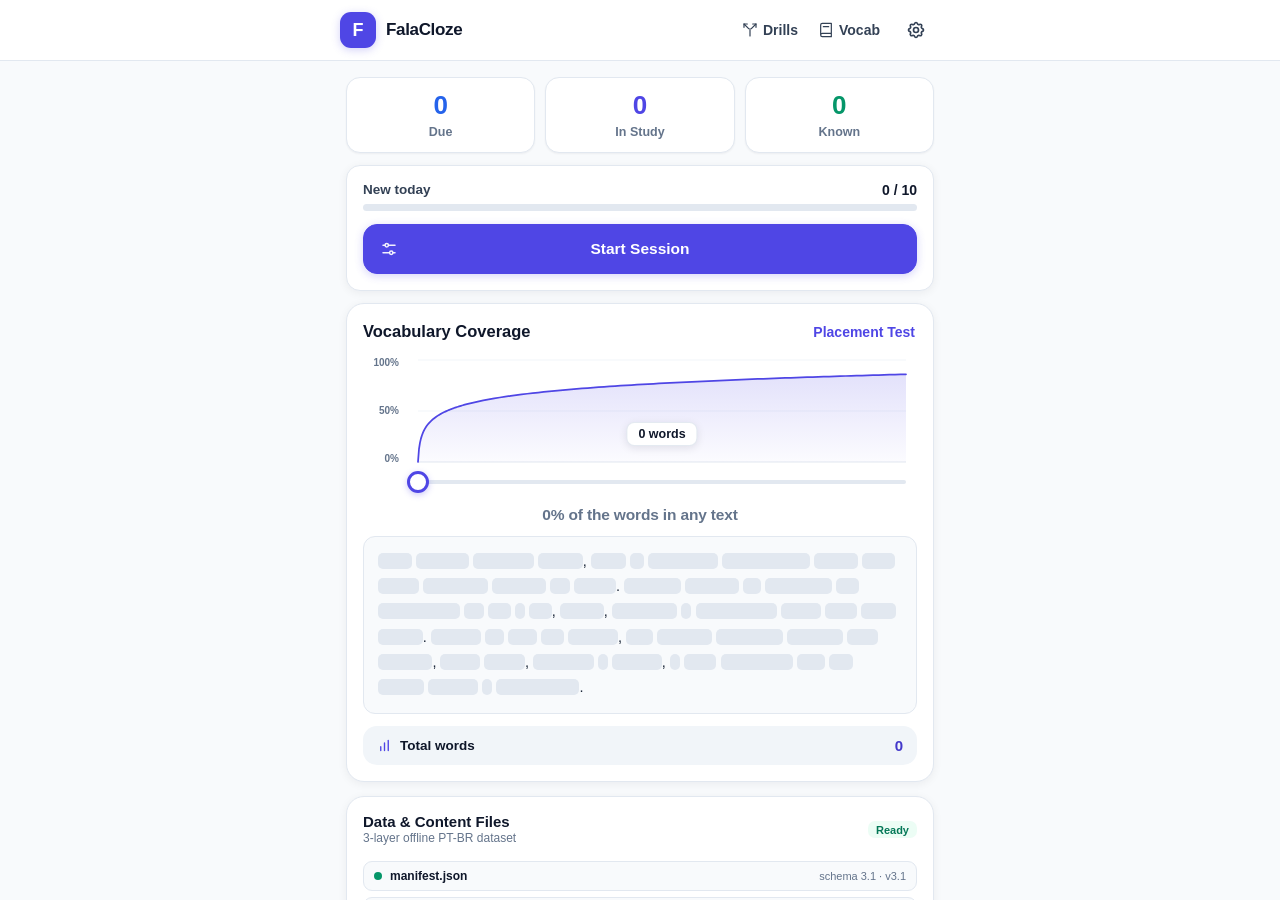
==== commit 85ab7199: "Publish FalaCloze runtime bundle (e4ab760, app 09dd503b)" ====
--- a/index.html
+++ b/index.html
@@ -2,3942 +2,12 @@
 <html lang="en">
 <head>
   <meta charset="UTF-8" />
-  <meta name="viewport" content="width=device-width, initial-scale=1.0, maximum-scale=1.0, user-scalable=no, interactive-widget=resizes-content" />
-  <meta name="theme-color" content="#F8FAFC" />
-  <meta name="apple-mobile-web-app-capable" content="yes" />
-  <meta name="mobile-web-app-capable" content="yes" />
-  <title>FalaCloze v2.1 — Spoken PT-BR SRS</title>
-  <style>
-    :root {
-      --bg: #F8FAFC;
-      --surface: #FFFFFF;
-      --surface-alt: #F1F5F9;
-      --border: #E2E8F0;
-      --border-strong: #CBD5E1;
-      --ink: #0F172A;
-      --muted: #64748B;
-      --primary: #059669;
-      --primary-dark: #047857;
-      --primary-soft: #ECFDF5;
-      --primary-border: #A7F3D0;
-      --amber: #D97706;
-      --amber-soft: #FFFBEB;
-      --amber-border: #FDE68A;
-      --red: #DC2626;
-      --red-soft: #FEF2F2;
-      --red-border: #FECACA;
-      --indigo: #4F46E5;
-      --indigo-soft: #EEF2FF;
-      --indigo-border: #C7D2FE;
-      --radius-sm: 10px;
-      --radius-md: 14px;
-      --radius-lg: 20px;
-      --shadow-xs: 0 1px 2px rgba(15, 23, 42, 0.04);
-      --shadow-sm: 0 2px 8px rgba(15, 23, 42, 0.06);
-      --font: -apple-system, BlinkMacSystemFont, "Inter", "Segoe UI", Roboto, Helvetica, Arial, sans-serif;
-    }
-
-    *, *::before, *::after {
-      box-sizing: border-box;
-    }
-
-    html, body {
-      height: 100%;
-      margin: 0;
-      padding: 0;
-      background: var(--bg);
-      color: var(--ink);
-      font-family: var(--font);
-      -webkit-font-smoothing: antialiased;
-      -webkit-tap-highlight-color: transparent;
-      overscroll-behavior: none;
-    }
-
-    button, input, select, textarea {
-      font-family: inherit;
-      color: inherit;
-    }
-
-    button {
-      cursor: pointer;
-      border: none;
-      background: none;
-      padding: 0;
-      touch-action: manipulation;
-    }
-
-    button:disabled {
-      opacity: 0.45;
-      cursor: not-allowed;
-    }
-
-    .hidden {
-      display: none !important;
-    }
-
-    /* App Shell — relies natively on interactive-widget=resizes-content + 100dvh */
-    #app-shell {
-      width: 100%;
-      max-width: 600px;
-      height: 100dvh;
-      max-height: 100dvh;
-      margin: 0 auto;
-      display: flex;
-      flex-direction: column;
-      background: var(--bg);
-      position: relative;
-      overflow: hidden;
-    }
-
-    .view {
-      flex: 1;
-      display: flex;
-      flex-direction: column;
-      min-height: 0;
-      overflow: hidden;
-    }
-
-    .scroll-body {
-      flex: 1;
-      overflow-y: auto;
-      -webkit-overflow-scrolling: touch;
-      padding: 16px;
-      min-height: 0;
-    }
-
-    .scroll-body::-webkit-scrollbar {
-      display: none;
-    }
-
-    /* Top Header */
-    .top-bar {
-      flex-shrink: 0;
-      display: flex;
-      align-items: center;
-      justify-content: space-between;
-      gap: 10px;
-      padding: 12px 16px;
-      background: var(--surface);
-      border-bottom: 1px solid var(--border);
-    }
-
-    .brand {
-      display: flex;
-      align-items: center;
-      gap: 10px;
-      min-width: 0;
-    }
-
-    .brand-logo {
-      width: 34px;
-      height: 34px;
-      border-radius: 10px;
-      background: var(--primary);
-      color: #fff;
-      font-weight: 800;
-      font-size: 17px;
-      display: flex;
-      align-items: center;
-      justify-content: center;
-      flex-shrink: 0;
-      box-shadow: 0 2px 6px rgba(5, 150, 105, 0.25);
-    }
-
-    .brand-title {
-      font-size: 16px;
-      font-weight: 700;
-      line-height: 1.2;
-      display: flex;
-      align-items: center;
-      gap: 6px;
-    }
-
-    .brand-ver {
-      font-size: 11px;
-      font-weight: 700;
-      color: var(--primary);
-      background: var(--primary-soft);
-      border: 1px solid var(--primary-border);
-      padding: 1px 6px;
-      border-radius: 6px;
-    }
-
-    .brand-sub {
-      font-size: 11px;
-      color: var(--muted);
-      margin-top: 1px;
-    }
-
-    .bar-actions {
-      display: flex;
-      align-items: center;
-      gap: 8px;
-      flex-shrink: 0;
-    }
-
-    /* Buttons */
-    .btn {
-      display: inline-flex;
-      align-items: center;
-      justify-content: center;
-      gap: 6px;
-      border-radius: var(--radius-sm);
-      font-weight: 600;
-      font-size: 13px;
-      padding: 9px 13px;
-      transition: background-color 0.12s ease, border-color 0.12s ease, transform 0.08s ease;
-      user-select: none;
-    }
-
-    .btn:active:not(:disabled) {
-      transform: scale(0.97);
-    }
-
-    .btn-neutral {
-      background: var(--surface);
-      border: 1px solid var(--border);
-      color: var(--ink);
-      box-shadow: var(--shadow-xs);
-    }
-
-    .btn-primary {
-      background: var(--primary);
-      border: 1px solid var(--primary);
-      color: #fff;
-      box-shadow: 0 2px 8px rgba(5, 150, 105, 0.22);
-    }
-
-    .btn-primary-soft {
-      background: var(--primary-soft);
-      border: 1px solid var(--primary-border);
-      color: var(--primary-dark);
-    }
-
-    .btn-indigo-soft {
-      background: var(--indigo-soft);
-      border: 1px solid var(--indigo-border);
-      color: var(--indigo);
-    }
-
-    .btn-amber-soft {
-      background: var(--amber-soft);
-      border: 1px solid var(--amber-border);
-      color: var(--amber);
-    }
-
-    .btn-red-soft {
-      background: var(--red-soft);
-      border: 1px solid var(--red-border);
-      color: var(--red);
-    }
-
-    .btn-icon {
-      width: 36px;
-      height: 36px;
-      padding: 0;
-      border-radius: var(--radius-sm);
-    }
-
-    .btn-lg {
-      width: 100%;
-      padding: 14px 18px;
-      font-size: 15px;
-      font-weight: 700;
-      border-radius: var(--radius-md);
-    }
-
-    .btn-sm {
-      padding: 6px 10px;
-      font-size: 12px;
-      border-radius: 8px;
-    }
-
-    /* Strictly guard :hover inside @media (hover: hover) to prevent sticky Android tap states */
-    @media (hover: hover) {
-      .btn-neutral:hover:not(:disabled) { background: var(--surface-alt); border-color: var(--border-strong); }
-      .btn-primary:hover:not(:disabled) { background: var(--primary-dark); }
-      .btn-primary-soft:hover:not(:disabled) { background: #D1FAE5; }
-      .btn-indigo-soft:hover:not(:disabled) { background: #E0E7FF; }
-      .btn-red-soft:hover:not(:disabled) { background: #FEE2E2; }
-      .stat-card:hover { border-color: var(--primary); transform: translateY(-1px); }
-      .chip:hover { background: var(--surface-alt); }
-      .blind-opt:hover:not(:disabled) { border-color: var(--primary); background: var(--primary-soft); }
-      .drop-zone:hover { border-color: var(--primary); background: var(--primary-soft); }
-    }
-
-    /* Cards & Containers */
-    .card {
-      background: var(--surface);
-      border: 1px solid var(--border);
-      border-radius: var(--radius-lg);
-      padding: 18px;
-      box-shadow: var(--shadow-sm);
-    }
-
-    .stack {
-      display: flex;
-      flex-direction: column;
-      gap: 14px;
-    }
-
-    .row-between {
-      display: flex;
-      align-items: center;
-      justify-content: space-between;
-      gap: 10px;
-    }
-
-    /* Home Stat Cards */
-    .stats-grid {
-      display: grid;
-      grid-template-columns: repeat(3, 1fr);
-      gap: 10px;
-    }
-
-    .stat-card {
-      background: var(--surface);
-      border: 1px solid var(--border);
-      border-radius: var(--radius-md);
-      padding: 14px 8px;
-      text-align: center;
-      box-shadow: var(--shadow-xs);
-      transition: border-color 0.12s ease, transform 0.1s ease;
-    }
-
-    .stat-card:active {
-      transform: scale(0.97);
-    }
-
-    .stat-num {
-      font-size: 24px;
-      font-weight: 800;
-      line-height: 1.1;
-    }
-
-    .stat-label {
-      font-size: 11px;
-      font-weight: 600;
-      color: var(--muted);
-      margin-top: 4px;
-    }
-
-    .stat-learning .stat-num { color: var(--indigo); }
-    .stat-mastered .stat-num { color: var(--primary); }
-
-    /* Chips & Pills */
-    .chips-row {
-      display: flex;
-      align-items: center;
-      gap: 6px;
-      flex-wrap: wrap;
-    }
-
-    .chips-scroll {
-      display: flex;
-      align-items: center;
-      gap: 6px;
-      overflow-x: auto;
-      padding-bottom: 2px;
-    }
-
-    .chips-scroll::-webkit-scrollbar { display: none; }
-
-    .chip {
-      padding: 6px 12px;
-      border-radius: 999px;
-      font-size: 12px;
-      font-weight: 600;
-      background: var(--surface);
-      border: 1px solid var(--border);
-      color: var(--muted);
-      white-space: nowrap;
-      flex-shrink: 0;
-    }
-
-    .chip.active {
-      background: var(--primary);
-      border-color: var(--primary);
-      color: #fff;
-    }
-
-    .badge {
-      display: inline-flex;
-      align-items: center;
-      gap: 4px;
-      padding: 3px 8px;
-      border-radius: 6px;
-      font-size: 11px;
-      font-weight: 600;
-      background: var(--surface-alt);
-      color: var(--muted);
-    }
-
-    .badge-primary { background: var(--primary-soft); color: var(--primary-dark); }
-    .badge-indigo { background: var(--indigo-soft); color: var(--indigo); }
-    .badge-amber { background: var(--amber-soft); color: var(--amber); border: 1px solid var(--amber-border); }
-    .badge-red { background: var(--red-soft); color: var(--red); border: 1px solid var(--red-border); }
-
-    /* Setup / Drop Zone (First Run) */
-    .drop-zone {
-      border: 2px dashed var(--border-strong);
-      border-radius: var(--radius-md);
-      padding: 24px 16px;
-      text-align: center;
-      background: var(--bg);
-      transition: border-color 0.15s ease, background-color 0.15s ease;
-    }
-
-    .drop-zone.dragover {
-      border-color: var(--primary);
-      background: var(--primary-soft);
-    }
-
-    /* Progress Bar */
-    .progress-track {
-      width: 100%;
-      height: 5px;
-      background: var(--surface-alt);
-      overflow: hidden;
-    }
-
-    .progress-fill {
-      height: 100%;
-      background: var(--primary);
-      width: 0%;
-      transition: width 0.25s ease;
-    }
-
-    /* Switch */
-    .switch {
-      width: 44px;
-      height: 24px;
-      border-radius: 999px;
-      background: var(--border-strong);
-      position: relative;
-      transition: background-color 0.15s ease;
-      flex-shrink: 0;
-    }
-
-    .switch.on {
-      background: var(--primary);
-    }
-
-    .switch-knob {
-      width: 20px;
-      height: 20px;
-      border-radius: 50%;
-      background: #fff;
-      position: absolute;
-      top: 2px;
-      left: 2px;
-      box-shadow: 0 1px 3px rgba(0,0,0,0.2);
-      transition: transform 0.15s ease;
-    }
-
-    .switch.on .switch-knob {
-      transform: translateX(20px);
-    }
-
-    /* Study Area */
-    .study-center {
-      flex: 1;
-      display: flex;
-      flex-direction: column;
-      justify-content: center;
-      padding: 14px 16px;
-      overflow-y: auto;
-      min-height: 0;
-    }
-
-    .study-center::-webkit-scrollbar { display: none; }
-
-    .cloze-sentence {
-      font-size: 24px;
-      line-height: 1.45;
-      font-weight: 600;
-      color: var(--ink);
-      letter-spacing: -0.01em;
-      margin: 8px 0;
-      cursor: text;
-    }
-
-    .cloze-gap {
-      display: inline-block;
-      border-bottom: 2.5px solid var(--primary);
-      padding: 0 6px 1px;
-      margin: 0 3px;
-      text-align: center;
-      font-weight: 700;
-      color: var(--primary-dark);
-      background: var(--primary-soft);
-      border-radius: 6px 6px 0 0;
-      cursor: pointer;
-      vertical-align: baseline;
-      transition: border-color 0.15s ease, background-color 0.15s ease;
-    }
-
-    .cloze-gap.empty {
-      color: #94A3B8;
-      background: transparent;
-      font-weight: 500;
-      letter-spacing: 0.14em;
-    }
-
-    .cloze-gap.amber {
-      border-bottom-color: var(--amber);
-      color: var(--amber);
-      background: var(--amber-soft);
-    }
-
-    .cloze-gap.wrong {
-      border-bottom-color: var(--red);
-      color: var(--red);
-      background: var(--red-soft);
-    }
-
-    .cloze-revealed {
-      display: inline-block;
-      padding: 0 6px;
-      border-radius: 6px;
-      font-weight: 700;
-      background: var(--primary-soft);
-      color: var(--primary-dark);
-    }
-
-    .cloze-revealed.amber {
-      background: var(--amber-soft);
-      color: var(--amber);
-    }
-
-    .cloze-revealed.wrong {
-      background: var(--red-soft);
-      color: var(--red);
-    }
-
-    .en-line {
-      font-size: 15px;
-      font-weight: 500;
-      color: #334155;
-      margin: 0;
-    }
-
-    .hint-row {
-      display: flex;
-      align-items: center;
-      gap: 6px;
-      flex-wrap: wrap;
-      margin-top: 6px;
-    }
-
-    .hint-tag {
-      font-size: 12px;
-      font-weight: 600;
-      color: var(--indigo);
-      background: var(--indigo-soft);
-      padding: 2px 8px;
-      border-radius: 6px;
-    }
-
-    /* Notice / Feedback Boxes */
-    .notice {
-      padding: 10px 12px;
-      border-radius: var(--radius-sm);
-      font-size: 13px;
-      font-weight: 500;
-      line-height: 1.4;
-    }
-
-    .notice-ok { background: var(--primary-soft); border: 1px solid var(--primary-border); color: var(--primary-dark); }
-    .notice-amber { background: var(--amber-soft); border: 1px solid var(--amber-border); color: #92400E; }
-    .notice-red { background: var(--red-soft); border: 1px solid var(--red-border); color: #991B1B; }
-    .notice-indigo { background: var(--indigo-soft); border: 1px solid var(--indigo-border); color: #3730A3; }
-
-    /* Docked Bottom Input Bar */
-    .study-dock {
-      flex-shrink: 0;
-      background: var(--surface);
-      border-top: 1px solid var(--border);
-      padding: 10px 14px calc(10px + env(safe-area-inset-bottom, 0px));
-    }
-
-    .input-row {
-      display: flex;
-      align-items: center;
-      gap: 8px;
-    }
-
-    .text-input {
-      flex: 1;
-      min-width: 0;
-      height: 44px;
-      padding: 0 14px;
-      border-radius: var(--radius-sm);
-      border: 1.5px solid var(--border-strong);
-      background: var(--bg);
-      font-size: 16px;
-      font-weight: 500;
-      color: var(--ink);
-      outline: none;
-      transition: border-color 0.12s ease, background-color 0.12s ease;
-    }
-
-    .text-input:focus {
-      border-color: var(--primary);
-      background: var(--surface);
-    }
-
-    .dock-subrow {
-      display: flex;
-      align-items: center;
-      justify-content: space-between;
-      gap: 8px;
-      margin-top: 8px;
-    }
-
-    /* Blind Audio */
-    .blind-play-btn {
-      width: 68px;
-      height: 68px;
-      border-radius: 50%;
-      background: var(--primary);
-      color: #fff;
-      margin: 8px auto;
-      display: flex;
-      align-items: center;
-      justify-content: center;
-      box-shadow: 0 6px 16px rgba(5, 150, 105, 0.28);
-    }
-
-    .blind-grid {
-      display: grid;
-      grid-template-columns: repeat(3, 1fr);
-      gap: 8px;
-    }
-
-    .blind-opt {
-      padding: 13px 8px;
-      border-radius: var(--radius-sm);
-      border: 1.5px solid var(--border);
-      background: var(--bg);
-      font-size: 14px;
-      font-weight: 600;
-      color: var(--ink);
-      text-align: center;
-      word-break: break-word;
-    }
-
-    .blind-opt.opt-correct {
-      border-color: var(--primary);
-      background: var(--primary-soft);
-      color: var(--primary-dark);
-    }
-
-    .blind-opt.opt-wrong {
-      border-color: var(--red);
-      background: var(--red-soft);
-      color: var(--red);
-    }
-
-    .blind-opt.opt-dim {
-      opacity: 0.45;
-    }
-
-    /* Vocabulary List */
-    .vocab-item {
-      background: var(--surface);
-      border: 1px solid var(--border);
-      border-radius: var(--radius-md);
-      overflow: hidden;
-      box-shadow: var(--shadow-xs);
-    }
-
-    .vocab-head {
-      width: 100%;
-      padding: 13px 14px;
-      display: flex;
-      align-items: center;
-      justify-content: space-between;
-      gap: 10px;
-      text-align: left;
-    }
-
-    .vocab-body {
-      padding: 0 14px 14px;
-      border-top: 1px solid var(--surface-alt);
-      display: flex;
-      flex-direction: column;
-      gap: 10px;
-    }
-
-    .vocab-ex-row {
-      display: flex;
-      align-items: flex-start;
-      justify-content: space-between;
-      gap: 8px;
-      padding: 9px 10px;
-      border-radius: var(--radius-sm);
-      background: var(--bg);
-      border: 1px solid var(--border);
-    }
-
-    .vocab-ex-pt {
-      font-size: 14px;
-      font-weight: 500;
-      color: var(--ink);
-      line-height: 1.4;
-    }
-
-    .vocab-ex-en {
-      font-size: 12px;
-      color: var(--muted);
-      margin-top: 2px;
-    }
-
-    /* Settings */
-    .setting-row {
-      display: flex;
-      align-items: center;
-      justify-content: space-between;
-      gap: 12px;
-    }
-
-    .num-input {
-      width: 72px;
-      height: 36px;
-      border-radius: 8px;
-      border: 1px solid var(--border-strong);
-      text-align: center;
-      font-weight: 700;
-      font-size: 14px;
-      background: var(--bg);
-    }
-
-    .voice-row {
-      display: flex;
-      align-items: center;
-      justify-content: space-between;
-      gap: 8px;
-      padding: 8px 10px;
-      border-radius: 10px;
-      border: 1px solid var(--border);
-      background: var(--bg);
-      font-size: 13px;
-    }
-
-    .voice-label {
-      display: flex;
-      align-items: center;
-      gap: 8px;
-      min-width: 0;
-      flex: 1;
-      cursor: pointer;
-    }
-
-    .voice-name {
-      white-space: nowrap;
-      overflow: hidden;
-      text-overflow: ellipsis;
-      font-weight: 500;
-    }
-
-    /* Toast */
-    #toast {
-      position: fixed;
-      top: 16px;
-      left: 50%;
-      transform: translateX(-50%) translateY(-10px);
-      z-index: 999;
-      background: var(--ink);
-      color: #fff;
-      font-size: 12px;
-      font-weight: 600;
-      padding: 9px 14px;
-      border-radius: 10px;
-      box-shadow: 0 6px 20px rgba(15, 23, 42, 0.25);
-      opacity: 0;
-      pointer-events: none;
-      transition: opacity 0.2s ease, transform 0.2s ease;
-      max-width: 90vw;
-      text-align: center;
-    }
-
-    #toast.show {
-      opacity: 1;
-      transform: translateX(-50%) translateY(0);
-    }
-
-    .section-title {
-      font-size: 11px;
-      font-weight: 700;
-      text-transform: uppercase;
-      letter-spacing: 0.06em;
-      color: var(--muted);
-      margin: 0 0 8px;
-    }
-
-    .muted-xs {
-      font-size: 12px;
-      color: var(--muted);
-      line-height: 1.4;
-    }
-
-    .divider {
-      height: 1px;
-      background: var(--border);
-      margin: 4px 0;
-    }
-  </style>
+  <meta name="viewport" content="width=device-width, initial-scale=1" />
+  <meta http-equiv="refresh" content="0; url=./app/falacloze-v2.5.html" />
+  <title>FalaCloze - Loading…</title>
+  <script>location.replace('./app/falacloze-v2.5.html' + (location.search || '') + (location.hash || ''));</script>
 </head>
 <body>
-  <div id="app-shell">
-
-    <!-- ==================== VIEW 1: HOME ==================== -->
-    <section id="view-home" class="view">
-      <header class="top-bar">
-        <div class="brand">
-          <div class="brand-logo">F</div>
-          <div>
-            <div class="brand-title">FalaCloze <span class="brand-ver">v2.1</span></div>
-            <div id="home-pack-status" class="brand-sub">Checking local packs...</div>
-          </div>
-        </div>
-        <div class="bar-actions">
-          <button id="btn-nav-vocab" type="button" class="btn btn-neutral btn-sm" aria-label="Vocabulary">
-            Vocab
-          </button>
-          <button id="btn-nav-settings" type="button" class="btn btn-neutral btn-icon" aria-label="Settings" title="Settings">
-            <svg width="18" height="18" fill="none" stroke="currentColor" stroke-width="2" viewBox="0 0 24 24">
-              <path stroke-linecap="round" stroke-linejoin="round" d="M10.325 4.317c.426-1.756 2.924-1.756 3.35 0a1.724 1.724 0 002.573 1.066c1.543-.94 3.31.826 2.37 2.37a1.724 1.724 0 001.065 2.572c1.756.426 1.756 2.924 0 3.35a1.724 1.724 0 00-1.066 2.573c.94 1.543-.826 3.31-2.37 2.37a1.724 1.724 0 00-2.572 1.065c-.426 1.756-2.924 1.756-3.35 0a1.724 1.724 0 00-2.573-1.066c-1.543.94-3.31-.826-2.37-2.37a1.724 1.724 0 00-1.065-2.572c-1.756-.426-1.756-2.924 0-3.35a1.724 1.724 0 001.066-2.573c-.94-1.543.826-3.31 2.37-2.37.996.608 2.296.07 2.572-1.065z" />
-              <circle cx="12" cy="12" r="3" />
-            </svg>
-          </button>
-        </div>
-      </header>
-
-      <main class="scroll-body">
-        <div class="stack">
-
-          <!-- Backup Reminder Banner -->
-          <div id="backup-reminder" class="notice notice-amber hidden row-between">
-            <span>Backup recommended — save your progress.</span>
-            <button id="btn-quick-backup" type="button" class="btn btn-amber-soft btn-sm">Backup</button>
-          </div>
-
-          <!-- First-Run Empty Deck Setup Card -->
-          <div id="home-setup-card" class="card stack hidden">
-            <div>
-              <h2 style="margin:0 0 6px; font-size:18px;">Load Your PT-BR Deck</h2>
-              <p class="muted-xs" style="margin:0;">
-                FalaCloze keeps app code and vocabulary 100% separate. Load your <strong>deck_100_v2.json</strong> (or any pack) once — it is cached locally for offline use.
-              </p>
-            </div>
-
-            <div id="home-drop-zone" class="drop-zone stack">
-              <div style="font-size:28px;">📦</div>
-              <label class="btn btn-primary btn-lg" style="cursor:pointer;">
-                Load Deck JSON (e.g. deck_100_v2.json)
-                <input id="input-home-deck" type="file" accept=".json,application/json" class="hidden" />
-              </label>
-              <div class="muted-xs">Or drag and drop a .json pack file here</div>
-            </div>
-
-            <div class="row-between" style="padding-top:4px;">
-              <span class="muted-xs">Want to preview the UI first?</span>
-              <button id="btn-load-demo" type="button" class="btn btn-neutral btn-sm">Load 5-card Demo</button>
-            </div>
-          </div>
-
-          <!-- Demo Active Banner -->
-          <div id="home-demo-banner" class="notice notice-indigo hidden row-between">
-            <span>Previewing removable 5-card Demo deck.</span>
-            <div style="display:flex; gap:6px;">
-              <label class="btn btn-primary-soft btn-sm" style="cursor:pointer;">
-                Load Real Deck
-                <input id="input-replace-demo" type="file" accept=".json,application/json" class="hidden" />
-              </label>
-              <button id="btn-remove-demo" type="button" class="btn btn-neutral btn-sm">Remove</button>
-            </div>
-          </div>
-
-          <!-- Active Dashboard (Shown when >=1 card is loaded) -->
-          <div id="home-dashboard" class="stack hidden">
-            <!-- Clickable Stat Cards -->
-            <div class="stats-grid">
-              <button id="stat-btn-to-learn" type="button" class="stat-card">
-                <div id="stat-val-to-learn" class="stat-num">0</div>
-                <div class="stat-label">To Learn</div>
-              </button>
-              <button id="stat-btn-learning" type="button" class="stat-card stat-learning">
-                <div id="stat-val-learning" class="stat-num">0</div>
-                <div class="stat-label">Learning</div>
-              </button>
-              <button id="stat-btn-mastered" type="button" class="stat-card stat-mastered">
-                <div id="stat-val-mastered" class="stat-num">0</div>
-                <div class="stat-label">Mastered</div>
-              </button>
-            </div>
-
-            <!-- Main Session Card -->
-            <div class="card stack">
-              <div class="row-between">
-                <span id="home-due-info" class="muted-xs" style="font-weight:600; color:var(--ink);">0 due · 15 new left</span>
-                <span id="home-forms-drip-info" class="badge badge-indigo hidden"></span>
-              </div>
-
-              <button id="btn-start-session" type="button" class="btn btn-primary btn-lg">
-                <span id="btn-start-text">Start 20 Cards</span>
-                <svg width="18" height="18" fill="none" stroke="currentColor" stroke-width="2.5" viewBox="0 0 24 24">
-                  <path stroke-linecap="round" stroke-linejoin="round" d="M13 7l5 5m0 0l-5 5m5-5H6" />
-                </svg>
-              </button>
-
-              <!-- Session Length Selector -->
-              <div class="row-between">
-                <span class="muted-xs" style="font-weight:600;">Session length</span>
-                <div id="home-length-chips" class="chips-row">
-                  <button type="button" class="chip" data-len="10">10</button>
-                  <button type="button" class="chip" data-len="20">20</button>
-                  <button type="button" class="chip" data-len="30">30</button>
-                  <button type="button" class="chip" data-len="all">All Due</button>
-                </div>
-              </div>
-
-              <div class="divider"></div>
-
-              <!-- Walk Mode Toggle -->
-              <div class="setting-row">
-                <div>
-                  <div style="font-size:14px; font-weight:600;">Walk Mode (No Typing)</div>
-                  <div class="muted-xs">Tap to reveal &amp; self-grade on the move</div>
-                </div>
-                <button id="toggle-walk" type="button" class="switch" role="switch" aria-checked="false" aria-label="Toggle Walk Mode">
-                  <span class="switch-knob"></span>
-                </button>
-              </div>
-            </div>
-
-            <!-- Quick Actions -->
-            <div class="row-between" style="gap:10px;">
-              <button id="btn-home-vocab" type="button" class="btn btn-neutral" style="flex:1;">
-                Browse Studied Vocab
-              </button>
-              <label class="btn btn-neutral" style="flex:1; cursor:pointer;">
-                + Add Pack JSON
-                <input id="input-home-add-pack" type="file" accept=".json,application/json" class="hidden" />
-              </label>
-            </div>
-          </div>
-
-        </div>
-      </main>
-    </section>
-
-    <!-- ==================== VIEW 2: STUDY SESSION ==================== -->
-    <section id="view-study" class="view hidden">
-      <header class="top-bar">
-        <div class="bar-actions">
-          <button id="btn-study-home" type="button" class="btn btn-neutral btn-icon" aria-label="Home" title="Home">
-            <svg width="18" height="18" fill="none" stroke="currentColor" stroke-width="2.2" viewBox="0 0 24 24">
-              <path stroke-linecap="round" stroke-linejoin="round" d="M15 19l-7-7 7-7" />
-            </svg>
-          </button>
-          <button id="btn-study-undo" type="button" class="btn btn-neutral btn-sm" disabled title="Undo last answer">
-            ← Undo
-          </button>
-        </div>
-
-        <div style="text-align:center; min-width:0;">
-          <div id="study-header-title" style="font-size:13px; font-weight:700;">Study</div>
-          <div id="study-header-progress" class="muted-xs" style="font-size:11px;">0 / 20</div>
-        </div>
-
-        <div class="bar-actions">
-          <button id="btn-study-speak" type="button" class="btn btn-neutral btn-icon" aria-label="Speak PT-BR" title="Speak PT-BR (Ctrl+Space)">
-            <svg width="18" height="18" fill="none" stroke="currentColor" stroke-width="2" viewBox="0 0 24 24">
-              <path stroke-linecap="round" stroke-linejoin="round" d="M15.536 8.464a5 5 0 010 7.072m2.828-9.9a9 9 0 010 12.728M5.586 15H4a1 1 0 01-1-1v-4a1 1 0 011-1h1.586l4.707-4.707C10.923 3.663 12 4.109 12 5v14c0 .891-1.077 1.337-1.707.707L5.586 15z" />
-            </svg>
-          </button>
-          <button id="btn-study-finish" type="button" class="btn btn-primary-soft btn-sm hidden">Finish</button>
-        </div>
-      </header>
-
-      <div class="progress-track">
-        <div id="study-progress-fill" class="progress-fill"></div>
-      </div>
-
-      <main class="study-center">
-        <!-- Active Cloze Card -->
-        <div id="study-card-panel" class="card stack">
-          <div class="row-between">
-            <div class="chips-row" style="gap:6px;">
-              <span id="sc-rank" class="badge">#1</span>
-              <span id="sc-pos" class="badge badge-primary">VERB</span>
-              <span id="sc-slot" class="badge badge-indigo hidden"></span>
-              <span id="sc-leech" class="badge badge-red hidden">Leech</span>
-              <!-- False friend badge strictly populated ONLY when revealed === true -->
-              <span id="sc-ff-badge" class="badge badge-amber hidden"></span>
-            </div>
-            <button id="btn-grammar-peek" type="button" class="btn btn-neutral btn-sm hidden" title="Peek grammar note">?</button>
-          </div>
-
-          <!-- English Context + Spoiler-Free Hint -->
-          <div>
-            <p id="sc-en-sentence" class="en-line"></p>
-            <div class="hint-row">
-              <span class="muted-xs" style="font-size:11px; font-weight:700; text-transform:uppercase;">Hint</span>
-              <span id="sc-hint-en" class="hint-tag"></span>
-            </div>
-          </div>
-
-          <!-- Cloze Sentence Container (Populated exclusively by shared renderExample()) -->
-          <div id="sc-pt-container" class="cloze-sentence"></div>
-
-          <!-- Revealed Notes (Cleared & hidden before submit — zero DOM spoilers) -->
-          <div id="sc-ff-note" class="notice notice-amber hidden"></div>
-          <div id="sc-grammar-note" class="notice notice-indigo hidden"></div>
-
-          <!-- Result Feedback + Action Chips -->
-          <div id="sc-feedback-wrap" class="stack hidden" style="gap:8px;">
-            <div id="sc-feedback" class="notice"></div>
-            <div id="sc-post-actions" class="chips-row">
-              <button id="btn-override-again" type="button" class="btn btn-red-soft btn-sm hidden">No, I was wrong (Again)</button>
-              <button id="btn-fast-known" type="button" class="btn btn-primary-soft btn-sm hidden">⚡ Already know? (21d)</button>
-            </div>
-          </div>
-        </div>
-
-        <!-- Blind Audio Final Round Panel (Unlogged, 3 Real-Word Choices) -->
-        <div id="blind-panel" class="card stack hidden">
-          <div class="row-between">
-            <span id="blind-progress-badge" class="badge badge-indigo">Blind Audio · 1/5</span>
-            <button id="btn-blind-skip" type="button" class="btn btn-neutral btn-sm">Skip</button>
-          </div>
-          <p class="muted-xs" style="margin:0;">Unlogged ear check from this session. Listen and tap the word you heard.</p>
-
-          <button id="btn-blind-play" type="button" class="blind-play-btn" aria-label="Replay Audio">
-            <svg width="30" height="30" fill="none" stroke="currentColor" stroke-width="2" viewBox="0 0 24 24">
-              <path stroke-linecap="round" stroke-linejoin="round" d="M15.536 8.464a5 5 0 010 7.072m2.828-9.9a9 9 0 010 12.728M5.586 15H4a1 1 0 01-1-1v-4a1 1 0 011-1h1.586l4.707-4.707C10.923 3.663 12 4.109 12 5v14c0 .891-1.077 1.337-1.707.707L5.586 15z" />
-            </svg>
-          </button>
-
-          <div id="blind-options" class="blind-grid"></div>
-
-          <div id="blind-revealed-box" class="hidden" style="padding:12px; border-radius:12px; background:var(--bg); border:1px solid var(--border);">
-            <div id="blind-pt-revealed" style="font-size:17px; font-weight:600; line-height:1.4;"></div>
-            <div id="blind-en-revealed" class="muted-xs" style="margin-top:4px;"></div>
-          </div>
-        </div>
-
-        <!-- Session Complete Panel -->
-        <div id="done-panel" class="card stack hidden" style="text-align:center;">
-          <div style="width:52px; height:52px; border-radius:16px; background:var(--primary-soft); color:var(--primary); font-size:26px; font-weight:800; margin:0 auto; display:flex; align-items:center; justify-content:center;">✓</div>
-          <div>
-            <h2 id="done-heading" style="margin:0; font-size:20px;">Session Complete!</h2>
-            <p id="done-sub" class="muted-xs" style="margin:4px 0 0;">Great consistency.</p>
-          </div>
-          <div class="stats-grid">
-            <div class="stat-card" style="pointer-events:none;">
-              <div id="done-reviewed" class="stat-num">0</div>
-              <div class="stat-label">Reviewed</div>
-            </div>
-            <div class="stat-card stat-mastered" style="pointer-events:none;">
-              <div id="done-clean" class="stat-num">0%</div>
-              <div class="stat-label">Clean</div>
-            </div>
-            <div class="stat-card stat-learning" style="pointer-events:none;">
-              <div id="done-blind" class="stat-num">—</div>
-              <div class="stat-label">Blind Audio</div>
-            </div>
-          </div>
-          <button id="btn-done-home" type="button" class="btn btn-primary btn-lg">Back to Home</button>
-        </div>
-      </main>
-
-      <!-- Docked Bottom Controls -->
-      <footer id="study-dock" class="study-dock">
-        <!-- Typing Mode Dock -->
-        <div id="dock-typing">
-          <div class="input-row">
-            <input id="cloze-input" type="text" class="text-input"
-              placeholder="Type missing PT-BR word..."
-              autocomplete="off" autocorrect="off" autocapitalize="off" spellcheck="false"
-              enterkeyhint="done" />
-            <button id="btn-check" type="button" class="btn btn-primary" style="height:44px; min-width:82px;">Check</button>
-          </div>
-          <div id="dock-action-subrow" class="dock-subrow">
-            <div style="display:flex; gap:6px;">
-              <button id="btn-hint" type="button" class="btn btn-neutral btn-sm">Hint +1</button>
-              <button id="btn-dont-know" type="button" class="btn btn-red-soft btn-sm">Don't know</button>
-            </div>
-            <button id="btn-known" type="button" class="btn btn-neutral btn-sm">Known (21d)</button>
-          </div>
-        </div>
-
-        <!-- Walk Mode Dock -->
-        <div id="dock-walk" class="hidden">
-          <button id="btn-walk-reveal" type="button" class="btn btn-primary btn-lg">Tap to Reveal</button>
-          <div id="walk-grade-btns" class="hidden" style="display:grid; grid-template-columns:1fr 1fr; gap:10px;">
-            <button id="btn-walk-again" type="button" class="btn btn-red-soft btn-lg">Again</button>
-            <button id="btn-walk-good" type="button" class="btn btn-primary btn-lg">Good</button>
-          </div>
-        </div>
-
-        <!-- Blind Audio Dock -->
-        <div id="dock-blind" class="hidden">
-          <button id="btn-blind-next" type="button" class="btn btn-primary btn-lg" disabled>Next Audio →</button>
-        </div>
-      </footer>
-    </section>
-
-    <!-- ==================== VIEW 3: VOCABULARY ==================== -->
-    <section id="view-vocab" class="view hidden">
-      <header class="top-bar">
-        <button id="btn-vocab-back" type="button" class="btn btn-neutral btn-icon" aria-label="Back">
-          <svg width="18" height="18" fill="none" stroke="currentColor" stroke-width="2.2" viewBox="0 0 24 24">
-            <path stroke-linecap="round" stroke-linejoin="round" d="M15 19l-7-7 7-7" />
-          </svg>
-        </button>
-        <div style="font-size:15px; font-weight:700;">Vocabulary</div>
-        <span id="vocab-count" class="badge">0</span>
-      </header>
-
-      <div style="padding:10px 16px; background:var(--surface); border-bottom:1px solid var(--border);" class="stack">
-        <input id="vocab-search" type="search" class="text-input" style="height:38px; font-size:14px;" placeholder="Search PT-BR or English..." />
-        <div id="vocab-tabs" class="chips-scroll">
-          <button type="button" class="chip" data-bucket="studied">Studied</button>
-          <button type="button" class="chip" data-bucket="learning">Learning</button>
-          <button type="button" class="chip" data-bucket="mastered">Mastered</button>
-          <button type="button" class="chip" data-bucket="leeches">Leeches</button>
-          <button type="button" class="chip" data-bucket="to_learn">To Learn</button>
-          <button type="button" class="chip" data-bucket="all">All</button>
-        </div>
-      </div>
-
-      <main id="vocab-list" class="scroll-body stack"></main>
-    </section>
-
-    <!-- ==================== VIEW 4: SETTINGS & DATA ==================== -->
-    <section id="view-settings" class="view hidden">
-      <header class="top-bar">
-        <button id="btn-settings-back" type="button" class="btn btn-neutral btn-icon" aria-label="Back">
-          <svg width="18" height="18" fill="none" stroke="currentColor" stroke-width="2.2" viewBox="0 0 24 24">
-            <path stroke-linecap="round" stroke-linejoin="round" d="M15 19l-7-7 7-7" />
-          </svg>
-        </button>
-        <div style="font-size:15px; font-weight:700;">Settings &amp; Data</div>
-        <div style="width:36px;"></div>
-      </header>
-
-      <main class="scroll-body">
-        <div class="stack">
-
-          <!-- FSRS-6 & Caps -->
-          <div class="card stack">
-            <h3 class="section-title">FSRS-6 &amp; Daily Limits</h3>
-            <div class="setting-row">
-              <div>
-                <div style="font-size:14px; font-weight:600;">New Lemmas / Day</div>
-                <div class="muted-xs">Resets at 4:00 AM local time</div>
-              </div>
-              <input id="set-new-lemmas" type="number" min="1" max="100" class="num-input" />
-            </div>
-            <div class="setting-row">
-              <div>
-                <div style="font-size:14px; font-weight:600;">New Form Cards / Day</div>
-                <div class="muted-xs">Drip-in cap for newly unlocked forms</div>
-              </div>
-              <input id="set-new-forms" type="number" min="1" max="30" class="num-input" />
-            </div>
-            <div class="setting-row">
-              <div>
-                <div style="font-size:14px; font-weight:600;">Desired Retention</div>
-                <div class="muted-xs">Cold-start default: 0.85</div>
-              </div>
-              <span id="set-retention-lbl" class="badge badge-primary">0.85</span>
-            </div>
-            <input id="set-retention" type="range" min="0.80" max="0.92" step="0.01" style="width:100%; accent-color:var(--primary);" />
-          </div>
-
-          <!-- Tense Unlocks -->
-          <div class="card stack">
-            <h3 class="section-title">Grammar Tense Unlocks</h3>
-            <p class="muted-xs" style="margin:0;">Examples in locked tenses stay hidden until you enable them here.</p>
-            <div id="settings-tenses-list" class="stack" style="gap:10px;"></div>
-          </div>
-
-          <!-- Multi-Voice PT-BR TTS -->
-          <div class="card stack">
-            <h3 class="section-title">PT-BR Audio &amp; Multi-Voice TTS</h3>
-            <div class="setting-row">
-              <span style="font-size:14px; font-weight:600;">Auto-play after answer</span>
-              <button id="toggle-autoplay" type="button" class="switch" role="switch" aria-checked="true">
-                <span class="switch-knob"></span>
-              </button>
-            </div>
-            <div class="setting-row">
-              <div>
-                <div style="font-size:14px; font-weight:600;">Rotate checked voices</div>
-                <div class="muted-xs">Randomize per card &amp; switch on Replay</div>
-              </div>
-              <button id="toggle-rotate-voices" type="button" class="switch" role="switch" aria-checked="true">
-                <span class="switch-knob"></span>
-              </button>
-            </div>
-            <div id="tts-missing-banner" class="notice notice-amber hidden">
-              No Brazilian Portuguese (pt-BR) voice detected on this device. Install Google Speech Services Portuguese (Brazil) voice data in Android TTS settings.
-            </div>
-            <div id="settings-voices-list" class="stack" style="gap:8px;"></div>
-          </div>
-
-          <!-- Packs & Progress Sync -->
-          <div class="card stack">
-            <h3 class="section-title">Packs &amp; Backup Sync</h3>
-            <div id="settings-packs-summary" class="muted-xs"></div>
-
-            <div class="row-between" style="gap:8px;">
-              <label class="btn btn-primary-soft" style="flex:1; cursor:pointer;">
-                Import Pack (.json)
-                <input id="input-settings-pack" type="file" accept=".json,application/json" class="hidden" />
-              </label>
-              <button id="btn-export-backup" type="button" class="btn btn-neutral" style="flex:1;">
-                Save Backup
-              </button>
-            </div>
-
-            <label class="btn btn-indigo-soft" style="width:100%; cursor:pointer;">
-              Merge Progress Backup (.json)
-              <input id="input-merge-progress" type="file" accept=".json,application/json" class="hidden" />
-            </label>
-
-            <div class="divider"></div>
-
-            <div class="row-between" style="gap:8px;">
-              <button id="btn-reset-progress" type="button" class="btn btn-red-soft btn-sm" style="flex:1;">Reset Progress</button>
-              <button id="btn-clear-packs" type="button" class="btn btn-neutral btn-sm" style="flex:1;">Clear Cached Packs</button>
-            </div>
-          </div>
-
-        </div>
-      </main>
-    </section>
-
-    <div id="toast" role="status" aria-live="polite"></div>
-  </div>
-
-<script>
-(() => {
-  'use strict';
-
-  /* ==========================================================================
-     1. CONSTANTS, STORAGE KEYS & TINY REMOVABLE 5-CARD DEMO (PREVIEW ONLY)
-     ========================================================================== */
-  const SCHEMA_VERSION = 2;
-  const KEY_PACKS = 'falacloze_v2_1:packs';
-  const KEY_STATE = 'falacloze_v2_1:state';
-
-  // Strictly minimal 5-card preview deck used ONLY if user clicks "Load 5-card Demo"
-  const DEMO_PACK = {
-    packId: '__demo_5__',
-    version: '1.0.0',
-    minSchema: 2,
-    requires: [],
-    isDemo: true,
-    cards: [
-      {
-        id: 'pt_querer', order: 1, lemma: 'querer', pos: 'VERB', en_gloss: 'to want',
-        forms: ['quero', 'quer', 'queremos', 'querem', 'querer'],
-        examples: [
-          { exId: 'pt_querer.e1', pt_cloze: 'Eu ___ café agora.', answer: 'quero', form_tag: '1st_sg', accepted: [], plausible_wrong: ['preciso'], distractors: ['faço', 'tenho'], en_sentence: 'I want coffee now.', hint_en: 'to want (1st sg)' },
-          { exId: 'pt_querer.e2', pt_cloze: 'Ela ___ ver um filme.', answer: 'quer', form_tag: '3rd_sg', accepted: [], plausible_wrong: [], distractors: ['tem', 'vai'], en_sentence: 'She wants to see a movie.', hint_en: 'to want (3rd sg)' },
-          { exId: 'pt_querer.e3', pt_cloze: 'Você vai ___ café?', answer: 'querer', form_tag: 'inf', accepted: [], plausible_wrong: [], distractors: ['fazer', 'comer'], en_sentence: 'Are you going to want coffee?', hint_en: 'to want (inf)' }
-        ]
-      },
-      {
-        id: 'pt_fazer', order: 2, lemma: 'fazer', pos: 'VERB', en_gloss: 'to do / to make',
-        forms: ['faço', 'faz', 'fazemos', 'fazem', 'fazer'],
-        examples: [
-          { exId: 'pt_fazer.e1', pt_cloze: 'Eu ___ café agora.', answer: 'faço', form_tag: '1st_sg', accepted: [], plausible_wrong: [], distractors: ['quero', 'tenho'], en_sentence: 'I am making coffee now.', hint_en: 'to make (1st sg)' },
-          { exId: 'pt_fazer.e2', pt_cloze: 'Ele ___ tudo aqui.', answer: 'faz', form_tag: '3rd_sg', accepted: [], plausible_wrong: [], distractors: ['quer', 'vai'], en_sentence: 'He does everything here.', hint_en: 'to do (3rd sg)' },
-          { exId: 'pt_fazer.e3', pt_cloze: 'A gente vai ___ tudo.', answer: 'fazer', form_tag: 'inf', accepted: [], plausible_wrong: [], distractors: ['querer', 'falar'], en_sentence: 'We are going to do everything.', hint_en: 'to do (inf)' }
-        ]
-      },
-      {
-        id: 'pt_de', order: 3, lemma: 'de', pos: 'ADP', en_gloss: 'of / from',
-        forms: ['de', 'do', 'da', 'dos', 'das'],
-        grammar_note_en: 'precisar always takes "de" before nouns; de + o = do.',
-        examples: [
-          { exId: 'pt_de.e1', pt_cloze: 'Eu preciso ___ café agora.', answer: 'de', form_tag: 'base', accepted: [], plausible_wrong: ['um'], distractors: ['em', 'no'], en_sentence: 'I need coffee now.', hint_en: 'of (after precisar)' },
-          { exId: 'pt_de.e2', pt_cloze: 'João é ___ Brasil.', answer: 'do', form_tag: 'contraction', accepted: [], plausible_wrong: ['de'], distractors: ['da', 'no'], en_sentence: 'João is from Brazil.', hint_en: 'from the (de + o)' }
-        ]
-      },
-      {
-        id: 'pt_assistir', order: 4, lemma: 'assistir', pos: 'VERB', en_gloss: 'to watch',
-        false_friend: true,
-        forms: ['assisto', 'assiste', 'assistimos', 'assistem', 'assistir'],
-        grammar_note_en: 'False friend: assistir means "to watch", not "to assist".',
-        examples: [
-          { exId: 'pt_assistir.e1', pt_cloze: 'Eu ___ o filme hoje.', answer: 'assisto', form_tag: '1st_sg', accepted: [], plausible_wrong: [], distractors: ['quero', 'preciso'], en_sentence: 'I am watching the movie today.', hint_en: 'to watch (1st sg) (NOT assist!)' },
-          { exId: 'pt_assistir.e2', pt_cloze: 'Ela ___ o vídeo aqui.', answer: 'assiste', form_tag: '3rd_sg', accepted: [], plausible_wrong: [], distractors: ['quer', 'faz'], en_sentence: 'She watches the video here.', hint_en: 'to watch (3rd sg) (NOT assist!)' }
-        ]
-      },
-      {
-        id: 'pt_voce', order: 5, lemma: 'você', pos: 'PRON', en_gloss: 'you (singular)',
-        forms: ['você', 'vocês'],
-        grammar_note_en: 'você takes 3rd-person singular verb endings in PT-BR.',
-        examples: [
-          { exId: 'pt_voce.e1', pt_cloze: '___ quer café agora?', answer: 'Você', form_tag: 'base', accepted: ['você'], plausible_wrong: ['Eu'], distractors: ['Eu', 'Ele'], en_sentence: 'Do you want coffee now?', hint_en: 'you (sg)' }
-        ]
-      }
-    ]
-  };
-
-  // Critical PT-BR homophone groups banned as Blind Audio distractors for each other
-  const HOMOPHONE_GROUPS = [
-    ['mas', 'mais'],
-    ['mal', 'mau'],
-    ['porque', 'por que', 'porquê', 'por quê'],
-    ['sem', 'cem'],
-    ['a', 'há', 'à'],
-    ['onde', 'aonde']
-  ];
-
-  // Critical diacritic-distinct PT-BR pairs seeded into collision map regardless of pack size
-  const SEED_COLLISION_PAIRS = [
-    ['e', 'é'],
-    ['esta', 'está'],
-    ['da', 'dá'],
-    ['pais', 'país'],
-    ['pode', 'pôde'],
-    ['por', 'pôr'],
-    ['no', 'nó'],
-    ['avo', 'avó', 'avô'],
-    ['tem', 'têm'],
-    ['vem', 'vêm']
-  ];
-
-  const FALLBACK_DISTRACTOR_POOL = [
-    'eu', 'você', 'ele', 'ela', 'não', 'aqui', 'agora', 'hoje', 'muito', 'tudo',
-    'casa', 'tempo', 'dia', 'noite', 'coisa', 'cara', 'bem', 'bom', 'com', 'para',
-    'por', 'em', 'de', 'que', 'onde', 'quando', 'como', 'quem', 'nada', 'sempre',
-    'nunca', 'ainda', 'depois', 'também', 'novo', 'grande', 'legal', 'água', 'comida',
-    'quero', 'faço', 'tenho', 'posso', 'fico', 'pego', 'falo', 'vejo', 'vou', 'sei',
-    'quer', 'faz', 'tem', 'pode', 'fica', 'pega', 'fala', 'vê', 'vai', 'sabe',
-    'querer', 'fazer', 'ter', 'poder', 'ficar', 'pegar', 'falar', 'ver', 'sair', 'vir'
-  ];
-
-  /* ==========================================================================
-     2. EXACT FSRS-6 ENGINE
-     ========================================================================== */
-  const FSRS6_W = [
-    0.212, 1.2931, 2.3065, 8.2956, 6.4133, 0.8334, 3.0194,
-    0.001, 1.8722, 0.1666, 0.796, 1.4835, 0.0614, 0.2629,
-    1.6483, 0.6014, 1.8729, 0.5425, 0.0912, 0.0658, 0.1542
-  ];
-
-  function fnv1aHash(str) {
-    let h = 2166136261;
-    for (let i = 0; i < str.length; i++) {
-      h ^= str.charCodeAt(i);
-      h = Math.imul(h, 16777619);
-    }
-    return (h >>> 0) / 4294967296;
-  }
-
-  const FSRS6 = {
-    learningStepsMin: [1, 10],
-    relearningStepsMin: [10],
-    leechThreshold: 5,
-
-    retrievability(elapsedDays, stability) {
-      if (stability <= 0) return 0;
-      const decay = -FSRS6_W[20];
-      const factor = Math.pow(0.9, -1 / FSRS6_W[20]) - 1;
-      return Math.pow(1 + (factor * elapsedDays) / stability, decay);
-    },
-
-    nextInterval(stability, desiredRetention, seedKey) {
-      const decay = -FSRS6_W[20];
-      const factor = Math.pow(0.9, -1 / FSRS6_W[20]) - 1;
-      let ivl = (stability / factor) * (Math.pow(desiredRetention, 1 / decay) - 1);
-      ivl = Math.max(1, Math.min(36500, Math.round(ivl)));
-      if (ivl >= 3) {
-        const fuzz = Math.max(1, Math.round(ivl * 0.05));
-        const r = fnv1aHash(seedKey);
-        const offset = Math.floor(r * (2 * fuzz + 1)) - fuzz;
-        ivl = Math.max(2, ivl + offset);
-      }
-      return ivl;
-    },
-
-    initStability(grade) {
-      return Math.max(0.1, FSRS6_W[grade - 1]);
-    },
-
-    initDifficulty(grade) {
-      const d = FSRS6_W[4] - Math.exp(FSRS6_W[5] * (grade - 1)) + 1;
-      return Math.min(10, Math.max(1, d));
-    },
-
-    nextDifficulty(d, grade) {
-      const d0 = this.initDifficulty(4);
-      const delta = -FSRS6_W[6] * (grade - 3);
-      const nextD = d + delta * ((10 - d) / 9);
-      const meanRev = FSRS6_W[7] * d0 + (1 - FSRS6_W[7]) * nextD;
-      return Math.min(10, Math.max(1, meanRev));
-    },
-
-    sameDayStability(s, grade) {
-      const safeS = Math.max(0.1, s);
-      const mult = Math.exp(FSRS6_W[17] * (grade - 3 + FSRS6_W[18])) * Math.pow(safeS, -FSRS6_W[19]);
-      const nextS = safeS * mult;
-      return grade >= 3 ? Math.max(safeS, nextS) : Math.max(0.1, nextS);
-    },
-
-    nextRecallStability(d, s, r, grade) {
-      const hardPenalty = grade === 2 ? FSRS6_W[15] : 1;
-      const easyBonus = grade === 4 ? FSRS6_W[16] : 1;
-      const inc = Math.exp(FSRS6_W[8]) *
-        (11 - d) *
-        Math.pow(Math.max(0.1, s), -FSRS6_W[9]) *
-        (Math.exp(FSRS6_W[10] * (1 - r)) - 1) *
-        hardPenalty * easyBonus;
-      return Math.max(0.1, s * (1 + inc));
-    },
-
-    nextForgetStability(d, s, r) {
-      const newS = FSRS6_W[11] *
-        Math.pow(d, -FSRS6_W[12]) *
-        (Math.pow(s + 1, FSRS6_W[13]) - 1) *
-        Math.exp(FSRS6_W[14] * (1 - r));
-      return Math.max(0.1, Math.min(s, newS));
-    },
-
-    schedule(cardKey, prevState, grade, desiredRetention = 0.85, nowMs = Date.now()) {
-      const cs = prevState ? deepClone(prevState) : createBlankCardRecord();
-      const prevMs = cs.last_review || nowMs;
-      const elapsedDays = Math.max(0, (nowMs - prevMs) / 86400000);
-      const isSameDay = elapsedDays < 1 && cs.reps > 0;
-
-      cs.reps = (cs.reps || 0) + 1;
-      cs.last_review = nowMs;
-      cs.updatedAt = nowMs;
-      if (!cs.firstIntroducedAt) cs.firstIntroducedAt = nowMs;
-
-      const seedKey = `${cardKey}:${cs.reps}`;
-
-      if (cs.state === 'new') {
-        cs.stability = this.initStability(grade);
-        cs.difficulty = this.initDifficulty(grade);
-        if (grade === 1) {
-          cs.state = 'learning';
-          cs.step = 0;
-          cs.lapses = (cs.lapses || 0) + 1;
-          cs.due = nowMs + this.learningStepsMin[0] * 60000;
-        } else {
-          cs.state = 'learning';
-          cs.step = 1;
-          cs.due = nowMs + this.learningStepsMin[1] * 60000;
-        }
-      } else if (cs.state === 'learning' || cs.state === 'relearning') {
-        cs.stability = this.sameDayStability(cs.stability || 0.5, grade);
-        cs.difficulty = this.nextDifficulty(cs.difficulty || 5, grade);
-        const steps = cs.state === 'learning' ? this.learningStepsMin : this.relearningStepsMin;
-        if (grade === 1) {
-          cs.step = 0;
-          cs.due = nowMs + steps[0] * 60000;
-        } else {
-          cs.step = (cs.step || 0) + 1;
-          if (cs.step >= steps.length) {
-            cs.state = 'review';
-            const ivl = this.nextInterval(cs.stability, desiredRetention, seedKey);
-            cs.interval = ivl;
-            cs.due = nowMs + ivl * 86400000;
-          } else {
-            cs.due = nowMs + steps[cs.step] * 60000;
-          }
-        }
-      } else if (cs.state === 'review') {
-        const r = this.retrievability(elapsedDays, cs.stability);
-        cs.difficulty = this.nextDifficulty(cs.difficulty, grade);
-        if (grade === 1) {
-          cs.lapses = (cs.lapses || 0) + 1;
-          cs.stability = this.nextForgetStability(cs.difficulty, cs.stability, r);
-          cs.state = 'relearning';
-          cs.step = 0;
-          cs.due = nowMs + this.relearningStepsMin[0] * 60000;
-        } else {
-          cs.stability = isSameDay
-            ? this.sameDayStability(cs.stability, grade)
-            : this.nextRecallStability(cs.difficulty, cs.stability, r, grade);
-          const ivl = this.nextInterval(cs.stability, desiredRetention, seedKey);
-          cs.interval = ivl;
-          cs.due = nowMs + ivl * 86400000;
-        }
-      }
-
-      if ((cs.lapses || 0) >= this.leechThreshold) {
-        cs.leech = true;
-      }
-      return cs;
-    }
-  };
-
-  /* ==========================================================================
-     3. CORE HELPERS & DATA STORES
-     ========================================================================== */
-  const el = id => document.getElementById(id);
-  const deepClone = obj => JSON.parse(JSON.stringify(obj));
-
-  function getStudyDayKey(nowMs = Date.now()) {
-    // 4:00 AM local day rollover
-    const d = new Date(nowMs - 4 * 3600 * 1000);
-    return `${d.getFullYear()}-${String(d.getMonth() + 1).padStart(2, '0')}-${String(d.getDate()).padStart(2, '0')}`;
-  }
-
-  function normalizeText(str) {
-    return String(str || '')
-      .trim()
-      .toLowerCase()
-      .replace(/[’‘`]/g, "'")
-      .replace(/\s+/g, ' ');
-  }
-
-  function foldDiacritics(str) {
-    return normalizeText(str).normalize('NFD').replace(/[\u0300-\u036f]/g, '');
-  }
-
-  function slugify(str) {
-    return foldDiacritics(str).replace(/[^a-z0-9]+/g, '_').replace(/^_|_$/g, '');
-  }
-
-  function parseCardKey(cardKey) {
-    const idx = cardKey.indexOf('#');
-    if (idx === -1) return { lemmaId: cardKey, slot: null };
-    return { lemmaId: cardKey.slice(0, idx), slot: cardKey.slice(idx + 1) };
-  }
-
-  function createBlankCardRecord() {
-    return {
-      state: 'new',
-      stability: 0,
-      difficulty: 0,
-      due: 0,
-      interval: 0,
-      reps: 0,
-      lapses: 0,
-      step: 0,
-      leech: false,
-      last_review: 0,
-      updatedAt: 0,
-      firstIntroducedAt: 0,
-      lastExampleId: null
-    };
-  }
-
-  // Decoupled Pack Store (cached in falacloze_v2_1:packs)
-  let packStore = {
-    schemaVersion: SCHEMA_VERSION,
-    packsMeta: {}, // packId -> version
-    isDemoActive: false,
-    cardsById: {}  // lemmaId -> normalized card object
-  };
-
-  // Lazy User Progress State (cached in falacloze_v2_1:state)
-  let userState = {
-    schemaVersion: SCHEMA_VERSION,
-    rev: 0,
-    cards: {},      // LAZY: only touched cardKeys (lemmaId or lemmaId#slot) live here!
-    formStats: {},  // lemmaId -> { [slot]: { ok, fail } }
-    settings: {
-      desiredRetention: 0.85,
-      dailyNewLemmaCap: 15,
-      dailyNewFormCap: 4,
-      sessionLength: 20,
-      walkMode: false,
-      autoPlay: true,
-      rotateVoices: true,
-      enabledVoices: [], // [{ voiceURI, name }]
-      unlockedTenses: ['present']
-    },
-    daily: {
-      day: getStudyDayKey(),
-      newLemmas: 0,
-      newForms: 0,
-      clustersToday: [],
-      reviewedLemmasToday: [],
-      shownSentencesToday: []
-    },
-    lastBackupAt: 0
-  };
-
-  // Derived indexes rebuilt whenever packStore changes
-  let sortedCards = [];
-  let knownWordSet = new Set();
-  let foldedCollisionMap = new Map();
-  let availableTenses = new Set(['present']);
-
-  /* ==========================================================================
-     4. PACK NORMALIZATION, MERGING & PERSISTENCE
-     ========================================================================== */
-  function normalizeCard(raw) {
-    const id = raw.id ? String(raw.id) : `pt_${slugify(raw.lemma || 'unknown')}`;
-    const lemma = String(raw.lemma || '').trim();
-    const formsSet = new Set((raw.forms || []).map(f => normalizeText(f)).filter(Boolean));
-    if (lemma) formsSet.add(normalizeText(lemma));
-
-    const examples = (raw.examples || []).map((ex, idx) => {
-      const exId = ex.exId || ex.id || `${id}.e${idx + 1}`;
-      let tense = ex.tense ? String(ex.tense) : '';
-      let person = ex.person ? String(ex.person) : '';
-      if (!tense || !person) {
-        const ft = String(ex.form_tag || 'base');
-        if (ft.includes('.')) {
-          const parts = ft.split('.');
-          tense = tense || parts[0];
-          person = person || parts.slice(1).join('.');
-        } else {
-          tense = tense || 'present';
-          person = person || ft;
-        }
-      }
-      const slot = `${tense}.${person}`;
-      const answer = String(ex.answer || '').trim();
-      if (answer) formsSet.add(normalizeText(answer));
-      const accepted = Array.isArray(ex.accepted) ? ex.accepted.map(a => String(a).trim()).filter(Boolean) : [];
-      accepted.forEach(a => formsSet.add(normalizeText(a)));
-
-      // Spoiler-free hint normalization: extract (NOT ...!) out of clean_hint_en
-      const rawHint = String(ex.hint_en || '');
-      let falseFriendNote = ex.false_friend_note ? String(ex.false_friend_note) : null;
-      let cleanHint = rawHint;
-      const notMatch = rawHint.match(/\s*\((NOT\s+[^)]+)\)/i);
-      if (notMatch) {
-        if (!falseFriendNote) falseFriendNote = notMatch[1].trim();
-        cleanHint = rawHint.replace(notMatch[0], '').trim();
-      }
-
-      return {
-        exId,
-        contentRev: Number(ex.contentRev || 1),
-        retired: Boolean(ex.retired),
-        pt_cloze: String(ex.pt_cloze || ''),
-        answer,
-        tense,
-        person,
-        slot,
-        accepted,
-        plausible_wrong: Array.isArray(ex.plausible_wrong) ? ex.plausible_wrong.map(String) : [],
-        distractors: Array.isArray(ex.distractors) ? ex.distractors.map(String) : [],
-        en_sentence: String(ex.en_sentence || ''),
-        hint_en: rawHint,
-        clean_hint_en: cleanHint,
-        false_friend_note: falseFriendNote,
-        requires: Array.isArray(ex.requires) ? ex.requires.map(String) : [],
-        subjects: Array.isArray(ex.subjects) ? ex.subjects.map(String) : null
-      };
-    }).filter(ex => ex.pt_cloze.includes('___') && ex.answer);
-
-    return {
-      id,
-      order: Number(raw.order || 9999),
-      original_rank: raw.original_rank != null ? Number(raw.original_rank) : null,
-      lemma,
-      pos: String(raw.pos || 'WORD').toUpperCase(),
-      en_gloss: String(raw.en_gloss || ''),
-      cluster_id: raw.cluster_id || null,
-      false_friend: Boolean(raw.false_friend),
-      forms: Array.from(formsSet),
-      grammar_note_en: raw.grammar_note_en ? String(raw.grammar_note_en) : null,
-      examples
-    };
-  }
-
-  function mergePackObject(rawData, sourceLabel = 'imported_pack') {
-    let wrapper;
-    if (Array.isArray(rawData)) {
-      wrapper = {
-        packId: sourceLabel,
-        version: '1.0.0',
-        minSchema: 2,
-        requires: [],
-        cards: rawData
-      };
-    } else if (rawData && typeof rawData === 'object' && Array.isArray(rawData.cards)) {
-      wrapper = rawData;
-    } else {
-      return { ok: false, error: 'Invalid JSON: expected a card array or { cards: [...] } pack.' };
-    }
-
-    if (wrapper.minSchema && Number(wrapper.minSchema) > SCHEMA_VERSION) {
-      return { ok: false, error: `Pack requires schema v${wrapper.minSchema}, app supports v${SCHEMA_VERSION}.` };
-    }
-
-    // If importing a real pack while demo is active, clear the demo pack cleanly
-    if (!wrapper.isDemo && packStore.isDemoActive) {
-      packStore.cardsById = {};
-      packStore.packsMeta = {};
-      packStore.isDemoActive = false;
-    }
-
-    let addedCards = 0;
-    let appendedExamples = 0;
-
-    for (const rawCard of wrapper.cards) {
-      if (!rawCard || !rawCard.lemma || !Array.isArray(rawCard.examples) || rawCard.examples.length === 0) {
-        continue;
-      }
-      const norm = normalizeCard(rawCard);
-      if (norm.examples.length === 0) continue;
-
-      const existing = packStore.cardsById[norm.id];
-      if (!existing) {
-        packStore.cardsById[norm.id] = norm;
-        addedCards++;
-      } else {
-        // Non-destructive merge: union forms, keep existing examples by exId, append new examples
-        const formsUnion = new Set([...existing.forms, ...norm.forms]);
-        existing.forms = Array.from(formsUnion);
-        if (!existing.grammar_note_en && norm.grammar_note_en) existing.grammar_note_en = norm.grammar_note_en;
-        if (norm.false_friend) existing.false_friend = true;
-
-        const exMap = new Map(existing.examples.map(e => [e.exId, e]));
-        for (const incEx of norm.examples) {
-          const prevEx = exMap.get(incEx.exId);
-          if (!prevEx) {
-            existing.examples.push(incEx);
-            exMap.set(incEx.exId, incEx);
-            appendedExamples++;
-          } else if (incEx.contentRev > (prevEx.contentRev || 1)) {
-            Object.assign(prevEx, incEx);
-          } else if (incEx.retired && !prevEx.retired) {
-            prevEx.retired = true;
-          }
-        }
-      }
-    }
-
-    packStore.packsMeta[wrapper.packId || sourceLabel] = wrapper.version || '1.0.0';
-    packStore.isDemoActive = Boolean(wrapper.isDemo);
-
-    rebuildDeckIndexes();
-    savePacks();
-    return { ok: true, addedCards, appendedExamples, totalCards: sortedCards.length };
-  }
-
-  function rebuildDeckIndexes() {
-    sortedCards = Object.values(packStore.cardsById).sort((a, b) => (a.order - b.order) || a.lemma.localeCompare(b.lemma));
-    knownWordSet = new Set();
-    foldedCollisionMap = new Map();
-    availableTenses = new Set(['present']);
-
-    const registerSurface = word => {
-      const n = normalizeText(word);
-      if (!n) return;
-      knownWordSet.add(n);
-      const folded = foldDiacritics(n);
-      if (!foldedCollisionMap.has(folded)) foldedCollisionMap.set(folded, new Set());
-      foldedCollisionMap.get(folded).add(n);
-    };
-
-    SEED_COLLISION_PAIRS.forEach(group => group.forEach(registerSurface));
-
-    for (const card of sortedCards) {
-      registerSurface(card.lemma);
-      (card.forms || []).forEach(registerSurface);
-      for (const ex of card.examples) {
-        availableTenses.add(ex.tense || 'present');
-        registerSurface(ex.answer);
-        (ex.accepted || []).forEach(registerSurface);
-      }
-    }
-  }
-
-  function savePacks() {
-    try {
-      localStorage.setItem(KEY_PACKS, JSON.stringify(packStore));
-    } catch (e) {
-      showToast('Storage quota exceeded while saving packs.');
-    }
-  }
-
-  function saveState() {
-    try {
-      userState.rev = (userState.rev || 0) + 1;
-      localStorage.setItem(KEY_STATE, JSON.stringify(userState));
-    } catch (e) {
-      showToast('Storage full! Please save a backup immediately.');
-    }
-  }
-
-  function ensureDailyRollover() {
-    const today = getStudyDayKey();
-    if (!userState.daily || userState.daily.day !== today) {
-      userState.daily = {
-        day: today,
-        newLemmas: 0,
-        newForms: 0,
-        clustersToday: [],
-        reviewedLemmasToday: [],
-        shownSentencesToday: []
-      };
-    }
-  }
-
-  function loadFromLocalStorage() {
-    try {
-      const rawPacks = localStorage.getItem(KEY_PACKS);
-      if (rawPacks) {
-        const parsed = JSON.parse(rawPacks);
-        if (parsed && parsed.cardsById) {
-          packStore = parsed;
-          // Re-normalize defensively in case of cached upgrades
-          Object.keys(packStore.cardsById).forEach(id => {
-            packStore.cardsById[id] = normalizeCard(packStore.cardsById[id]);
-          });
-        }
-      }
-    } catch (e) {
-      console.warn('Pack load warning:', e);
-    }
-
-    try {
-      const rawState = localStorage.getItem(KEY_STATE);
-      if (rawState) {
-        const parsed = JSON.parse(rawState);
-        if (parsed.schemaVersion && parsed.schemaVersion > SCHEMA_VERSION) {
-          showToast('Newer progress schema detected; refusing to overwrite.');
-          return;
-        }
-        userState = {
-          ...userState,
-          ...parsed,
-          settings: { ...userState.settings, ...(parsed.settings || {}) },
-          daily: { ...userState.daily, ...(parsed.daily || {}) },
-          cards: parsed.cards || {},
-          formStats: parsed.formStats || {}
-        };
-      }
-    } catch (e) {
-      console.warn('State load warning:', e);
-    }
-
-    if (!userState.settings.unlockedTenses.includes('present')) {
-      userState.settings.unlockedTenses.unshift('present');
-    }
-    ensureDailyRollover();
-    rebuildDeckIndexes();
-
-    if (navigator.storage && navigator.storage.persist) {
-      navigator.storage.persist().catch(() => {});
-    }
-  }
-
-  async function autoFetchHostedPacks() {
-    if (location.protocol !== 'http:' && location.protocol !== 'https:') return;
-    try {
-      const manRes = await fetch('./manifest.json', { cache: 'no-cache' });
-      if (manRes.ok) {
-        const manifest = await manRes.json();
-        const files = Array.isArray(manifest) ? manifest : (manifest.packs || []);
-        let changed = false;
-        for (const item of files) {
-          const url = typeof item === 'string' ? item : item.url;
-          if (!url) continue;
-          try {
-            const pRes = await fetch(url, { cache: 'no-cache' });
-            if (pRes.ok) {
-              const pData = await pRes.json();
-              const res = mergePackObject(pData, url);
-              if (res.ok && (res.addedCards > 0 || res.appendedExamples > 0)) changed = true;
-            }
-          } catch (_) {}
-        }
-        if (changed) {
-          renderHome();
-          showToast(`Synced packs (${sortedCards.length} words ready)`);
-        }
-        return;
-      }
-    } catch (_) {}
-
-    // Fallback to ./deck_100_v2.json
-    try {
-      const res = await fetch('./deck_100_v2.json', { cache: 'no-cache' });
-      if (res.ok) {
-        const data = await res.json();
-        const merged = mergePackObject(data, 'deck_100_v2');
-        if (merged.ok && (merged.addedCards > 0 || merged.appendedExamples > 0)) {
-          renderHome();
-          showToast(`Loaded ${sortedCards.length} words from deck_100_v2.json`);
-        }
-      }
-    } catch (_) {}
-  }
-
-  // Multi-tab / PWA sync safety
-  window.addEventListener('storage', e => {
-    if (e.key === KEY_STATE && e.newValue) {
-      try {
-        const inc = JSON.parse(e.newValue);
-        if ((inc.rev || 0) > (userState.rev || 0)) {
-          loadFromLocalStorage();
-          if (currentView === 'home') renderHome();
-        }
-      } catch (_) {}
-    }
-  });
-
-  /* ==========================================================================
-     5. ELIGIBILITY, FORM DRIP-IN & QUEUE SELECTION
-     ========================================================================== */
-  function isExampleEligible(card, ex) {
-    if (ex.retired) return false;
-    if (!userState.settings.unlockedTenses.includes(ex.tense)) return false;
-    for (const reqId of (ex.requires || [])) {
-      if (reqId !== card.id && !userState.cards[reqId]) return false;
-    }
-    return true;
-  }
-
-  function getEligibleExamples(card, slotFilter = null) {
-    return card.examples.filter(ex => {
-      if (!isExampleEligible(card, ex)) return false;
-      if (slotFilter && ex.slot !== slotFilter) return false;
-      return true;
-    });
-  }
-
-  function getSlotStat(lemmaId, slot) {
-    const byLemma = userState.formStats[lemmaId];
-    return (byLemma && byLemma[slot]) ? byLemma[slot] : { ok: 0, fail: 0 };
-  }
-
-  function isClusterBlockedForNewLemma(card, nowMs = Date.now()) {
-    if (!card.cluster_id) return false;
-    if (userState.daily.clustersToday.includes(card.cluster_id)) return true;
-
-    const earlier = sortedCards.filter(o => o.cluster_id === card.cluster_id && o.order < card.order);
-    for (const prev of earlier) {
-      const rec = userState.cards[prev.id];
-      if (!rec) return true;
-      const daysSince = rec.firstIntroducedAt ? (nowMs - rec.firstIntroducedAt) / 86400000 : 0;
-      if ((rec.stability || 0) < 5 && daysSince < 14) {
-        return true;
-      }
-    }
-    return false;
-  }
-
-  function isSiblingBuried(lemmaId) {
-    return userState.daily.reviewedLemmasToday.includes(lemmaId);
-  }
-
-  // Find newly unlocked form candidates on already-established lemmas (S >= 7d)
-  function getDripInFormCandidates() {
-    const candidates = [];
-    for (const card of sortedCards) {
-      const baseRec = userState.cards[card.id];
-      if (!baseRec || (baseRec.stability || 0) < 7) continue;
-      if (isSiblingBuried(card.id)) continue;
-
-      const eligible = getEligibleExamples(card);
-      const seenSlots = new Set();
-      for (const ex of eligible) {
-        if (seenSlots.has(ex.slot)) continue;
-        seenSlots.add(ex.slot);
-        // Only drip in slots unlocked via non-present tense OR explicit requires (e.g. pt_nos)
-        const isExpansionSlot = ex.tense !== 'present' || (ex.requires && ex.requires.length > 0);
-        if (!isExpansionSlot) continue;
-
-        const formKey = `${card.id}#${ex.slot}`;
-        const st = getSlotStat(card.id, ex.slot);
-        if (!userState.cards[formKey] && st.ok === 0 && st.fail === 0) {
-          candidates.push({ cardKey: formKey, card, slot: ex.slot });
-        }
-      }
-    }
-    return candidates;
-  }
-
-  function pickExampleForStudyItem(card, slotFilter, cardKey) {
-    const pool = getEligibleExamples(card, slotFilter);
-    if (pool.length === 0) return null;
-    if (pool.length === 1) return pool[0];
-
-    const rec = userState.cards[cardKey];
-    const lastExId = rec ? rec.lastExampleId : null;
-    const shownToday = new Set(userState.daily.shownSentencesToday || []);
-
-    let best = null;
-    let bestScore = -Infinity;
-
-    for (const ex of pool) {
-      const fullNorm = normalizeText(ex.pt_cloze.replace('___', ex.answer));
-      const st = getSlotStat(card.id, ex.slot);
-      let score = (st.fail * 2.5 - st.ok) + Math.random() * 0.35;
-      if (ex.exId === lastExId) score -= 50;
-      if (shownToday.has(fullNorm)) score -= 25;
-      if (score > bestScore) {
-        bestScore = score;
-        best = ex;
-      }
-    }
-    return best || pool[0];
-  }
-
-  function getLemmaMasteryByTense(card) {
-    const baseRec = userState.cards[card.id];
-    const eligible = getEligibleExamples(card);
-    const byTense = new Map();
-
-    for (const ex of eligible) {
-      if (!byTense.has(ex.tense)) byTense.set(ex.tense, new Set());
-      byTense.get(ex.tense).add(ex.slot);
-    }
-
-    const result = [];
-    for (const [tense, slotsSet] of byTense.entries()) {
-      const slots = Array.from(slotsSet);
-      if (tense === 'present') {
-        const baseS = baseRec ? (baseRec.stability || 0) : 0;
-        const pct = baseRec ? Math.min(100, Math.round((baseS / 14) * 100)) : 0;
-        result.push({ tense, pct, mastered: Boolean(baseRec && baseRec.state === 'review' && baseS >= 14) });
-      } else {
-        let masteredSlots = 0;
-        let sumPct = 0;
-        for (const sl of slots) {
-          const fc = userState.cards[`${card.id}#${sl}`];
-          const s = fc ? (fc.stability || 0) : 0;
-          if (fc && fc.state === 'review' && s >= 14) masteredSlots++;
-          sumPct += fc ? Math.min(100, Math.round((s / 14) * 100)) : 0;
-        }
-        const pct = slots.length ? Math.round(sumPct / slots.length) : 0;
-        result.push({ tense, pct, mastered: masteredSlots === slots.length && slots.length > 0, detail: `${masteredSlots}/${slots.length}` });
-      }
-    }
-    return result;
-  }
-
-  function getLemmaBucket(card) {
-    const rec = userState.cards[card.id];
-    if (!rec) return 'to_learn';
-    if (rec.state === 'review' && (rec.stability || 0) >= 14) return 'mastered';
-    return 'learning';
-  }
-
-  /* ==========================================================================
-     6. STRICT ANSWER VALIDATION PIPELINE (IME-SAFE, NO NLP)
-     ========================================================================== */
-  function damerauLevenshtein(a, b) {
-    const m = a.length, n = b.length;
-    if (m === 0) return n;
-    if (n === 0) return m;
-    const dp = Array.from({ length: m + 1 }, () => new Array(n + 1).fill(0));
-    for (let i = 0; i <= m; i++) dp[i][0] = i;
-    for (let j = 0; j <= n; j++) dp[0][j] = j;
-    for (let i = 1; i <= m; i++) {
-      for (let j = 1; j <= n; j++) {
-        const cost = a[i - 1] === b[j - 1] ? 0 : 1;
-        dp[i][j] = Math.min(dp[i - 1][j] + 1, dp[i][j - 1] + 1, dp[i - 1][j - 1] + cost);
-        if (i > 1 && j > 1 && a[i - 1] === b[j - 2] && a[i - 2] === b[j - 1]) {
-          dp[i][j] = Math.min(dp[i][j], dp[i - 2][j - 2] + 1);
-        }
-      }
-    }
-    return dp[m][n];
-  }
-
-  function classifyAnswer(rawInput, card, ex) {
-    const normInput = normalizeText(rawInput);
-    if (!normInput) return { kind: 'empty' };
-
-    const acceptTargets = [ex.answer, ...(ex.accepted || [])];
-    const acceptNormSet = new Set(acceptTargets.map(normalizeText));
-
-    // 1. Exact Match
-    for (const target of acceptTargets) {
-      if (normInput === normalizeText(target)) {
-        return { kind: 'exact', matched: target };
-      }
-    }
-
-    // 2. Safe Diacritic Fold (ONLY if zero collision in foldedCollisionMap)
-    const foldedInput = foldDiacritics(normInput);
-    const collisions = foldedCollisionMap.get(foldedInput);
-    const hasCollision = collisions && collisions.size > 1;
-    if (!hasCollision) {
-      for (const target of acceptTargets) {
-        if (foldedInput === foldDiacritics(target)) {
-          return { kind: 'diacritic', matched: target };
-        }
-      }
-    }
-
-    // 3. Known Form of Same Lemma (not in this example's valid accept set)
-    if ((card.forms || []).includes(normInput) && !acceptNormSet.has(normInput)) {
-      return { kind: 'wrong_form', expected: ex.answer };
-    }
-
-    // 4. Plausible Wrong (free retry, zero penalty)
-    const plausibleNorm = (ex.plausible_wrong || []).map(normalizeText);
-    if (plausibleNorm.includes(normInput)) {
-      return { kind: 'plausible_wrong', expected: ex.answer };
-    }
-
-    // 5. Guarded Damerau-Levenshtein Typo (distance === 1)
-    if (!knownWordSet.has(normInput)) {
-      for (const target of acceptTargets) {
-        const foldedTarget = foldDiacritics(target);
-        if (
-          foldedTarget.length >= 5 &&
-          foldedInput.length >= 4 &&
-          foldedInput[0] === foldedTarget[0] &&
-          foldedInput[foldedInput.length - 1] === foldedTarget[foldedTarget.length - 1] &&
-          damerauLevenshtein(foldedInput, foldedTarget) === 1
-        ) {
-          return { kind: 'typo', matched: target };
-        }
-      }
-    }
-
-    return { kind: 'mismatch', expected: ex.answer };
-  }
-
-  /* ==========================================================================
-     7. SHARED EXAMPLE RENDERER (ZERO DIVERGENCE, SAFE DOM NODES ONLY)
-     ========================================================================== */
-  function makeUnderscoreMask(answer) {
-    return Array.from(answer).map(ch => (ch === ' ' ? '  ' : '_')).join('');
-  }
-
-  function applySubjectOverride(ptCloze, subjectOverride) {
-    if (!subjectOverride) return ptCloze;
-    return ptCloze.replace(/\{S\}/g, subjectOverride);
-  }
-
-  function renderExample(container, example, opts = {}) {
-    const {
-      revealed = false,
-      liveText = '',
-      gapState = '',
-      onGapTap = null,
-      subjectOverride = null
-    } = opts;
-
-    container.textContent = '';
-    const sentenceText = applySubjectOverride(example.pt_cloze, subjectOverride);
-    const parts = sentenceText.split('___');
-    container.appendChild(document.createTextNode(parts[0] || ''));
-
-    if (parts.length > 1) {
-      if (revealed) {
-        const strong = document.createElement('strong');
-        strong.className = `cloze-revealed ${gapState}`.trim();
-        strong.textContent = example.answer;
-        container.appendChild(strong);
-      } else {
-        const gap = document.createElement('span');
-        const hasText = liveText.length > 0;
-        gap.className = `cloze-gap ${hasText ? '' : 'empty'} ${gapState}`.trim();
-        gap.setAttribute('role', 'button');
-        gap.setAttribute('tabindex', '0');
-        gap.style.minWidth = `${Math.max(4, example.answer.length + 1)}ch`;
-        gap.textContent = hasText ? liveText : makeUnderscoreMask(example.answer);
-        if (onGapTap) {
-          gap.addEventListener('click', e => {
-            e.stopPropagation();
-            onGapTap();
-          });
-        }
-        container.appendChild(gap);
-      }
-      container.appendChild(document.createTextNode(parts.slice(1).join('___')));
-    }
-  }
-
-  /* ==========================================================================
-     8. MULTI-VOICE PT-BR TTS
-     ========================================================================== */
-  let ptVoices = [];
-  let lastSpokenVoiceURI = '';
-
-  function refreshVoices() {
-    if (!('speechSynthesis' in window)) return;
-    const all = window.speechSynthesis.getVoices();
-    ptVoices = all.filter(v => v.lang && v.lang.toLowerCase().replace('_', '-').startsWith('pt-br'));
-    if (ptVoices.length === 0) {
-      ptVoices = all.filter(v => v.lang && v.lang.toLowerCase().startsWith('pt'));
-    }
-    // Seed default enabled voices if empty
-    if (ptVoices.length > 0 && userState.settings.enabledVoices.length === 0) {
-      userState.settings.enabledVoices = ptVoices.map(v => ({ voiceURI: v.voiceURI, name: v.name }));
-    }
-    if (currentView === 'settings') renderVoicesSettings();
-  }
-
-  if ('speechSynthesis' in window) {
-    refreshVoices();
-    window.speechSynthesis.onvoiceschanged = refreshVoices;
-  }
-
-  function getEnabledVoiceObjects() {
-    if (ptVoices.length === 0) return [];
-    const saved = userState.settings.enabledVoices || [];
-    const matched = ptVoices.filter(v => saved.some(s => s.voiceURI === v.voiceURI || s.name === v.name));
-    return matched.length > 0 ? matched : ptVoices;
-  }
-
-  function pickVoice(forceDifferent = false, explicitVoice = null) {
-    if (explicitVoice) return explicitVoice;
-    const pool = getEnabledVoiceObjects();
-    if (pool.length === 0) return null;
-    if (!userState.settings.rotateVoices && !forceDifferent) return pool[0];
-    if (pool.length === 1) return pool[0];
-
-    const filtered = pool.filter(v => v.voiceURI !== lastSpokenVoiceURI);
-    const chosen = (filtered.length > 0 ? filtered : pool)[Math.floor(Math.random() * (filtered.length || pool.length))];
-    lastSpokenVoiceURI = chosen.voiceURI;
-    return chosen;
-  }
-
-  function speakPT(text, forceDifferent = false, explicitVoice = null) {
-    if (!('speechSynthesis' in window) || !text) return;
-    try {
-      if (window.speechSynthesis.speaking || window.speechSynthesis.pending) {
-        window.speechSynthesis.cancel();
-      }
-      const utter = new SpeechSynthesisUtterance(text);
-      utter.lang = 'pt-BR';
-      utter.rate = 0.96;
-      const v = pickVoice(forceDifferent, explicitVoice);
-      if (v) utter.voice = v;
-      utter.onerror = () => {};
-      window.speechSynthesis.speak(utter);
-    } catch (_) {}
-  }
-
-  document.addEventListener('visibilitychange', () => {
-    if (document.hidden && 'speechSynthesis' in window && (window.speechSynthesis.speaking || window.speechSynthesis.pending)) {
-      window.speechSynthesis.cancel();
-    }
-    if (document.hidden && session.timerStartMs) {
-      session.timerAccumMs += Date.now() - session.timerStartMs;
-      session.timerStartMs = 0;
-    } else if (!document.hidden && currentView === 'study' && session.activeItem && !session.revealed && session.firstKeystrokeMs === null) {
-      session.timerStartMs = Date.now();
-    }
-  });
-
-  /* ==========================================================================
-     9. SESSION STATE, SNAPSHOT UNDO & PURE COMMIT ENGINE
-     ========================================================================== */
-  let currentView = 'home';
-  let currentVocabBucket = 'studied';
-
-  let session = {
-    mode: 'study', // 'study' | 'verb_drill' | 'blind'
-    drillQueue: [],
-    targetCount: 20,
-    reviewedCount: 0,
-    cleanCount: 0,
-    activeItem: null, // { cardKey, card, ex, slot, isNewFormDrip, subjectOverride }
-    revealed: false,
-    needsCorrection: false,
-    hadFormError: false,
-    usedHint: false,
-    hintChars: 0,
-    walkRevealed: false,
-    isComposing: false,
-    requeueList: [], // [{ cardKey, waitSteps }]
-    sessionLog: new Map(), // cardKey -> { card, ex, lapsed, wasNew }
-    undoStack: [],
-    lastPreSnapshot: null,
-    // Reaction timer
-    timerStartMs: 0,
-    timerAccumMs: 0,
-    firstKeystrokeMs: null,
-    // Blind Audio
-    blindQueue: [],
-    blindIdx: 0,
-    blindCorrect: 0,
-    blindAnswered: false
-  };
-
-  function capturePreSnapshot() {
-    if (!session.activeItem) return null;
-    const { cardKey, card, ex } = session.activeItem;
-    return {
-      cardKey,
-      lemmaId: card.id,
-      exId: ex.exId,
-      slot: ex.slot,
-      priorCardRec: userState.cards[cardKey] ? deepClone(userState.cards[cardKey]) : null,
-      priorFormStats: userState.formStats[card.id] ? deepClone(userState.formStats[card.id]) : null,
-      priorDaily: deepClone(userState.daily),
-      priorRequeue: deepClone(session.requeueList),
-      priorReviewedCount: session.reviewedCount,
-      priorCleanCount: session.cleanCount,
-      priorSessionLogEntry: session.sessionLog.has(cardKey) ? deepClone(session.sessionLog.get(cardKey)) : null
-    };
-  }
-
-  // Pure-ish review commit driven from pre-answer snapshot (used by normal grading AND "I was wrong")
-  function commitReview(snapshot, grade, nowMs = Date.now()) {
-    if (session.mode === 'verb_drill') {
-      session.reviewedCount += 1;
-      if (grade >= 3) session.cleanCount += 1;
-      return;
-    }
-
-    const { cardKey, lemmaId, exId, slot, priorCardRec } = snapshot;
-    const card = packStore.cardsById[lemmaId];
-    if (!card) return;
-
-    const { slot: keySlot } = parseCardKey(cardKey);
-    const isNewCard = !priorCardRec;
-
-    if (isNewCard) {
-      if (keySlot) {
-        userState.daily.newForms += 1;
-      } else {
-        userState.daily.newLemmas += 1;
-        if (card.cluster_id && !userState.daily.clustersToday.includes(card.cluster_id)) {
-          userState.daily.clustersToday.push(card.cluster_id);
-        }
-      }
-    }
-
-    if (!userState.daily.reviewedLemmasToday.includes(lemmaId)) {
-      userState.daily.reviewedLemmasToday.push(lemmaId);
-    }
-
-    const ex = card.examples.find(e => e.exId === exId);
-    if (ex) {
-      const fullNorm = normalizeText(ex.pt_cloze.replace('___', ex.answer));
-      if (!userState.daily.shownSentencesToday.includes(fullNorm)) {
-        userState.daily.shownSentencesToday.push(fullNorm);
-      }
-    }
-
-    // Update FSRS-6 record lazily
-    const nextRec = FSRS6.schedule(cardKey, priorCardRec, grade, userState.settings.desiredRetention, nowMs);
-    nextRec.lastExampleId = exId;
-    userState.cards[cardKey] = nextRec;
-
-    // Update per-slot stats (keyed by tense.person)
-    if (!userState.formStats[lemmaId]) userState.formStats[lemmaId] = {};
-    if (!userState.formStats[lemmaId][slot]) userState.formStats[lemmaId][slot] = { ok: 0, fail: 0 };
-    if (grade >= 3) {
-      userState.formStats[lemmaId][slot].ok += 1;
-    } else {
-      userState.formStats[lemmaId][slot].fail += 1;
-      // Lazy splitting: spawn real FSRS form card if slot lapses >= 2 times
-      if (!keySlot && userState.formStats[lemmaId][slot].fail >= 2) {
-        const spawnedKey = `${lemmaId}#${slot}`;
-        if (!userState.cards[spawnedKey]) {
-          userState.cards[spawnedKey] = createBlankCardRecord();
-          userState.cards[spawnedKey].updatedAt = nowMs;
-        }
-      }
-    }
-
-    session.reviewedCount += 1;
-    if (grade >= 3) {
-      session.cleanCount += 1;
-    } else {
-      if (!session.requeueList.some(r => r.cardKey === cardKey)) {
-        session.requeueList.push({ cardKey, waitSteps: 3 + Math.floor(Math.random() * 2) });
-      }
-    }
-
-    const prevLog = session.sessionLog.get(cardKey);
-    session.sessionLog.set(cardKey, {
-      card,
-      ex,
-      lapsed: (prevLog ? prevLog.lapsed : false) || grade === 1,
-      wasNew: (prevLog ? prevLog.wasNew : false) || isNewCard
-    });
-
-    session.lastPreSnapshot = snapshot;
-    session.undoStack.push(snapshot);
-    if (session.undoStack.length > 20) session.undoStack.shift();
-
-    saveState();
-    updateUndoButton();
-  }
-
-  function restoreFromSnapshot(snap, bumpUpdatedAt = true) {
-    if (!snap) return;
-    const nowMs = Date.now();
-    if (snap.priorCardRec) {
-      const restored = deepClone(snap.priorCardRec);
-      if (bumpUpdatedAt) restored.updatedAt = nowMs;
-      userState.cards[snap.cardKey] = restored;
-    } else {
-      delete userState.cards[snap.cardKey];
-    }
-
-    if (snap.priorFormStats) {
-      userState.formStats[snap.lemmaId] = deepClone(snap.priorFormStats);
-    } else {
-      delete userState.formStats[snap.lemmaId];
-    }
-
-    userState.daily = deepClone(snap.priorDaily);
-    session.requeueList = deepClone(snap.priorRequeue);
-    session.reviewedCount = snap.priorReviewedCount;
-    session.cleanCount = snap.priorCleanCount;
-
-    if (snap.priorSessionLogEntry) {
-      session.sessionLog.set(snap.cardKey, deepClone(snap.priorSessionLogEntry));
-    } else {
-      session.sessionLog.delete(snap.cardKey);
-    }
-
-    saveState();
-  }
-
-  function handleUndo() {
-    if (session.undoStack.length === 0 || session.mode !== 'study') return;
-    const snap = session.undoStack.pop();
-    session.lastPreSnapshot = null;
-    restoreFromSnapshot(snap, true);
-
-    const card = packStore.cardsById[snap.lemmaId];
-    const ex = card && card.examples.find(e => e.exId === snap.exId);
-    if (card && ex) {
-      const { slot } = parseCardKey(snap.cardKey);
-      mountStudyItem({ cardKey: snap.cardKey, card, ex, slot, subjectOverride: null });
-    }
-    updateUndoButton();
-    showToast('Undid last answer');
-  }
-
-  function handleOverrideWrong() {
-    if (!session.lastPreSnapshot || !session.activeItem || session.mode !== 'study') return;
-    const snap = session.lastPreSnapshot;
-    if (session.undoStack.length > 0 && session.undoStack[session.undoStack.length - 1] === snap) {
-      session.undoStack.pop();
-    }
-    restoreFromSnapshot(snap, false);
-    commitReview(snap, 1, Date.now());
-
-    const { ex } = session.activeItem;
-    renderExample(el('sc-pt-container'), ex, { revealed: true, gapState: 'wrong' });
-    showCardFeedback(`Overridden to Again. Answer: ${ex.answer}`, 'notice-red');
-    el('btn-override-again').classList.add('hidden');
-    el('btn-fast-known').classList.add('hidden');
-    showToast('Logged as Again');
-  }
-
-  function updateUndoButton() {
-    el('btn-study-undo').disabled = session.mode !== 'study' || session.undoStack.length === 0;
-  }
-
-  /* ==========================================================================
-     10. NEXT CARD SCHEDULER
-     ========================================================================== */
-  function pickNextStudyItem() {
-    if (session.mode === 'verb_drill') {
-      return session.drillQueue.shift() || null;
-    }
-    if (session.reviewedCount >= session.targetCount) return null;
-
-    const now = Date.now();
-
-    // 0. Same-session lapsed requeue
-    const rqIdx = session.requeueList.findIndex(r => r.waitSteps <= 0);
-    if (rqIdx !== -1) {
-      const [rq] = session.requeueList.splice(rqIdx, 1);
-      const { lemmaId, slot } = parseCardKey(rq.cardKey);
-      const card = packStore.cardsById[lemmaId];
-      if (card) {
-        const ex = pickExampleForStudyItem(card, slot, rq.cardKey);
-        if (ex) return { cardKey: rq.cardKey, card, ex, slot };
-      }
-    }
-
-    // Collect existing due learning/relearning & review cards (respecting sibling burying)
-    const dueLearn = [];
-    const dueReview = [];
-    const soonLearn = [];
-
-    for (const [cardKey, rec] of Object.entries(userState.cards)) {
-      const { lemmaId, slot } = parseCardKey(cardKey);
-      const card = packStore.cardsById[lemmaId];
-      if (!card) continue; // Preserve unknown cards from other devices silently
-      if (getEligibleExamples(card, slot).length === 0) continue;
-
-      // Spawned blank form cards waiting for first learning rep
-      if (rec.state === 'new' && slot) {
-        if (!isSiblingBuried(lemmaId) && userState.daily.newForms < userState.settings.dailyNewFormCap) {
-          dueLearn.push({ cardKey, card, slot, due: 0 });
-        }
-        continue;
-      }
-
-      if (rec.state === 'learning' || rec.state === 'relearning') {
-        if (rec.due <= now) dueLearn.push({ cardKey, card, slot, due: rec.due });
-        else if (rec.due <= now + 15 * 60000) soonLearn.push({ cardKey, card, slot, due: rec.due });
-      } else if (rec.state === 'review' && rec.due <= now) {
-        if (!isSiblingBuried(lemmaId)) {
-          dueReview.push({ cardKey, card, slot, due: rec.due });
-        }
-      }
-    }
-
-    dueLearn.sort((a, b) => a.due - b.due);
-    if (dueLearn.length > 0) {
-      const pick = dueLearn[0];
-      const ex = pickExampleForStudyItem(pick.card, pick.slot, pick.cardKey);
-      if (ex) return { cardKey: pick.cardKey, card: pick.card, ex, slot: pick.slot };
-    }
-
-    dueReview.sort((a, b) => a.due - b.due);
-    if (dueReview.length > 0) {
-      const pick = dueReview[0];
-      const ex = pickExampleForStudyItem(pick.card, pick.slot, pick.cardKey);
-      if (ex) return { cardKey: pick.cardKey, card: pick.card, ex, slot: pick.slot };
-    }
-
-    // 3. Drip-in newly unlocked form cards (separate daily cap)
-    if (userState.daily.newForms < userState.settings.dailyNewFormCap) {
-      const dripCandidates = getDripInFormCandidates();
-      if (dripCandidates.length > 0) {
-        const pick = dripCandidates[0];
-        const ex = pickExampleForStudyItem(pick.card, pick.slot, pick.cardKey);
-        if (ex) return { cardKey: pick.cardKey, card: pick.card, ex, slot: pick.slot };
-      }
-    }
-
-    // 4. New Base Lemma (cluster-gated & daily-capped)
-    if (userState.daily.newLemmas < userState.settings.dailyNewLemmaCap) {
-      for (const card of sortedCards) {
-        if (userState.cards[card.id]) continue;
-        if (isClusterBlockedForNewLemma(card, now)) continue;
-        const ex = pickExampleForStudyItem(card, null, card.id);
-        if (ex) return { cardKey: card.id, card, ex, slot: null };
-      }
-    }
-
-    // 5. Remaining requeued lapses
-    if (session.requeueList.length > 0) {
-      const rq = session.requeueList.shift();
-      const { lemmaId, slot } = parseCardKey(rq.cardKey);
-      const card = packStore.cardsById[lemmaId];
-      if (card) {
-        const ex = pickExampleForStudyItem(card, slot, rq.cardKey);
-        if (ex) return { cardKey: rq.cardKey, card, ex, slot };
-      }
-    }
-
-    // 6. Soon-due learning cards within 15m
-    soonLearn.sort((a, b) => a.due - b.due);
-    if (soonLearn.length > 0) {
-      const pick = soonLearn[0];
-      const ex = pickExampleForStudyItem(pick.card, pick.slot, pick.cardKey);
-      if (ex) return { cardKey: pick.cardKey, card: pick.card, ex, slot: pick.slot };
-    }
-
-    return null;
-  }
-
-  /* ==========================================================================
-     11. NAVIGATION & ANDROID BACK-SWIPE GUARD
-     ========================================================================== */
-  function showToast(msg) {
-    const t = el('toast');
-    t.textContent = msg;
-    t.classList.add('show');
-    clearTimeout(t._timer);
-    t._timer = setTimeout(() => t.classList.remove('show'), 2500);
-  }
-
-  function navigateTo(view, pushHistory = true) {
-    currentView = view;
-    ['home', 'study', 'vocab', 'settings'].forEach(v => {
-      el(`view-${v}`).classList.toggle('hidden', v !== view);
-    });
-    if (pushHistory && view !== 'home') {
-      history.pushState({ view }, '', `#${view}`);
-    }
-    if (view === 'home') {
-      if ('speechSynthesis' in window && (window.speechSynthesis.speaking || window.speechSynthesis.pending)) {
-        window.speechSynthesis.cancel();
-      }
-      renderHome();
-    } else if (view === 'vocab') {
-      renderVocabList();
-    } else if (view === 'settings') {
-      renderSettings();
-    }
-  }
-
-  function openVocab({ bucket = 'studied' } = {}) {
-    currentVocabBucket = bucket;
-    el('vocab-search').value = '';
-    navigateTo('vocab');
-  }
-
-  window.addEventListener('popstate', () => {
-    if (currentView !== 'home') {
-      navigateTo('home', false);
-    }
-  });
-
-  /* ==========================================================================
-     12. HOME RENDERING
-     ========================================================================== */
-  function renderHome() {
-    ensureDailyRollover();
-    const total = sortedCards.length;
-
-    el('home-setup-card').classList.toggle('hidden', total > 0);
-    el('home-dashboard').classList.toggle('hidden', total === 0);
-    el('home-demo-banner').classList.toggle('hidden', !(total > 0 && packStore.isDemoActive));
-
-    if (total === 0) {
-      el('home-pack-status').textContent = 'No deck loaded yet';
-      el('backup-reminder').classList.add('hidden');
-      return;
-    }
-
-    const packNames = Object.keys(packStore.packsMeta);
-    el('home-pack-status').textContent = `${total} words · ${packNames.length} pack${packNames.length === 1 ? '' : 's'}`;
-
-    let toLearn = 0, learning = 0, mastered = 0, dueNow = 0;
-    const now = Date.now();
-
-    for (const card of sortedCards) {
-      const b = getLemmaBucket(card);
-      if (b === 'to_learn') toLearn++;
-      else if (b === 'learning') learning++;
-      else mastered++;
-    }
-
-    for (const [cardKey, rec] of Object.entries(userState.cards)) {
-      const { lemmaId } = parseCardKey(cardKey);
-      if (!packStore.cardsById[lemmaId]) continue;
-      if ((rec.state === 'learning' || rec.state === 'relearning') && rec.due <= now + 15 * 60000) dueNow++;
-      else if (rec.state === 'review' && rec.due <= now && !isSiblingBuried(lemmaId)) dueNow++;
-    }
-
-    const remNew = Math.max(0, userState.settings.dailyNewLemmaCap - userState.daily.newLemmas);
-    const dripAvail = Math.min(
-      Math.max(0, userState.settings.dailyNewFormCap - userState.daily.newForms),
-      getDripInFormCandidates().length
-    );
-
-    el('stat-val-to-learn').textContent = String(toLearn);
-    el('stat-val-learning').textContent = String(learning);
-    el('stat-val-mastered').textContent = String(mastered);
-    el('home-due-info').textContent = `${dueNow} due · ${remNew} new left today`;
-
-    if (dripAvail > 0) {
-      el('home-forms-drip-info').textContent = `+${dripAvail} forms ready`;
-      el('home-forms-drip-info').classList.remove('hidden');
-    } else {
-      el('home-forms-drip-info').classList.add('hidden');
-    }
-
-    const len = userState.settings.sessionLength;
-    el('btn-start-text').textContent = len === 'all' ? 'Start All Due' : `Start ${len} Cards`;
-
-    el('home-length-chips').querySelectorAll('.chip').forEach(btn => {
-      btn.classList.toggle('active', String(btn.dataset.len) === String(len));
-    });
-
-    const walk = userState.settings.walkMode;
-    el('toggle-walk').classList.toggle('on', walk);
-    el('toggle-walk').setAttribute('aria-checked', String(walk));
-
-    // Backup reminder if user has studied >= 10 words and hasn't backed up in 7 days
-    const studiedCount = Object.keys(userState.cards).length;
-    const daysSinceBackup = userState.lastBackupAt ? (now - userState.lastBackupAt) / 86400000 : 999;
-    el('backup-reminder').classList.toggle('hidden', !(studiedCount >= 10 && daysSinceBackup >= 7));
-  }
-
-  /* ==========================================================================
-     13. STUDY SESSION UI & INTERACTIONS
-     ========================================================================== */
-  function startStudySession() {
-    ensureDailyRollover();
-    if (sortedCards.length === 0) return;
-
-    session.mode = 'study';
-    session.targetCount = userState.settings.sessionLength === 'all' ? 999 : Number(userState.settings.sessionLength) || 20;
-    session.reviewedCount = 0;
-    session.cleanCount = 0;
-    session.requeueList = [];
-    session.sessionLog.clear();
-    session.undoStack = [];
-    session.lastPreSnapshot = null;
-    session.blindQueue = [];
-
-    el('study-header-title').textContent = 'Study Session';
-    navigateTo('study');
-    advanceStudy();
-  }
-
-  function startVerbDrill(card) {
-    const eligible = getEligibleExamples(card);
-    if (eligible.length === 0) {
-      showToast('No unlocked examples for this verb.');
-      return;
-    }
-
-    // Build honest contrasting drill queue prioritized by weakest slot; only use {S} subjects if explicitly authored
-    const queue = [];
-    const sortedEx = [...eligible].sort((a, b) => {
-      const sa = getSlotStat(card.id, a.slot);
-      const sb = getSlotStat(card.id, b.slot);
-      return (sb.fail - sb.ok) - (sa.fail - sa.ok);
-    });
-
-    for (const ex of sortedEx) {
-      if (Array.isArray(ex.subjects) && ex.subjects.length > 0 && ex.pt_cloze.includes('{S}')) {
-        for (const subj of ex.subjects) {
-          queue.push({ cardKey: card.id, card, ex, slot: ex.slot, subjectOverride: subj });
-        }
-      } else {
-        queue.push({ cardKey: card.id, card, ex, slot: ex.slot, subjectOverride: null });
-      }
-    }
-
-    session.mode = 'verb_drill';
-    session.drillQueue = queue;
-    session.targetCount = queue.length;
-    session.reviewedCount = 0;
-    session.cleanCount = 0;
-    session.requeueList = [];
-    session.sessionLog.clear();
-    session.undoStack = [];
-    session.blindQueue = [];
-
-    el('study-header-title').textContent = `Verb Drill · ${card.lemma}`;
-    navigateTo('study');
-    advanceStudy();
-  }
-
-  function advanceStudy() {
-    session.requeueList.forEach(r => { r.waitSteps -= 1; });
-    const next = pickNextStudyItem();
-    if (!next) {
-      if (session.mode === 'study' && session.sessionLog.size > 0) {
-        startBlindAudioFinale();
-      } else {
-        showDonePanel();
-      }
-      return;
-    }
-    mountStudyItem(next);
-  }
-
-  function focusClozeInput() {
-    if (session.mode === 'study' && userState.settings.walkMode) return;
-    const inp = el('cloze-input');
-    inp.focus();
-  }
-
-  function mountStudyItem(item) {
-    session.activeItem = item;
-    session.revealed = false;
-    session.needsCorrection = false;
-    session.hadFormError = false;
-    session.usedHint = false;
-    session.hintChars = 0;
-    session.walkRevealed = false;
-    session.timerStartMs = Date.now();
-    session.timerAccumMs = 0;
-    session.firstKeystrokeMs = null;
-
-    const { cardKey, card, ex, subjectOverride } = item;
-    const rec = userState.cards[cardKey];
-
-    el('study-card-panel').classList.remove('hidden');
-    el('blind-panel').classList.add('hidden');
-    el('done-panel').classList.add('hidden');
-    el('dock-blind').classList.add('hidden');
-
-    // Fresh card badges (ZERO pre-answer false friend spoilers!)
-    el('sc-rank').textContent = `#${card.order}`;
-    el('sc-pos').textContent = card.pos;
-    if (ex.slot !== 'present.base') {
-      el('sc-slot').textContent = ex.tense === 'present' ? ex.person : ex.slot;
-      el('sc-slot').classList.remove('hidden');
-    } else {
-      el('sc-slot').classList.add('hidden');
-    }
-    el('sc-leech').classList.toggle('hidden', !(rec && rec.leech));
-
-    // Strictly EMPTY and HIDE spoiler elements before answer submission
-    el('sc-ff-badge').textContent = '';
-    el('sc-ff-badge').classList.add('hidden');
-    el('sc-ff-note').textContent = '';
-    el('sc-ff-note').classList.add('hidden');
-    el('sc-grammar-note').textContent = '';
-    el('sc-grammar-note').classList.add('hidden');
-    el('btn-grammar-peek').classList.toggle('hidden', !card.grammar_note_en);
-
-    // English sentence & clean spoiler-free hint
-    el('sc-en-sentence').textContent = ex.en_sentence;
-    el('sc-hint-en').textContent = ex.clean_hint_en || card.en_gloss;
-
-    // Render Cloze sentence via shared renderExample() with tap-to-focus
-    renderExample(el('sc-pt-container'), ex, {
-      revealed: false,
-      liveText: '',
-      onGapTap: focusClozeInput,
-      subjectOverride
-    });
-
-    // Clear feedback & post-action chips
-    el('sc-feedback-wrap').classList.add('hidden');
-    el('sc-feedback').textContent = '';
-    el('btn-override-again').classList.add('hidden');
-    el('btn-fast-known').classList.add('hidden');
-
-    // Reset Known button cleanly so it NEVER sticks green on Android
-    const knownBtn = el('btn-known');
-    knownBtn.className = 'btn btn-neutral btn-sm';
-    knownBtn.textContent = 'Known (21d)';
-    knownBtn.classList.toggle('hidden', session.mode === 'verb_drill');
-    knownBtn.blur();
-
-    updateStudyHeader();
-    updateUndoButton();
-
-    const isWalk = session.mode === 'study' && userState.settings.walkMode;
-    el('dock-typing').classList.toggle('hidden', isWalk);
-    el('dock-walk').classList.toggle('hidden', !isWalk);
-
-    if (isWalk) {
-      el('btn-walk-reveal').classList.remove('hidden');
-      el('walk-grade-btns').classList.add('hidden');
-    } else {
-      const inp = el('cloze-input');
-      inp.value = '';
-      inp.placeholder = 'Type missing PT-BR word...';
-      el('btn-check').textContent = 'Check';
-      inp.focus();
-    }
-  }
-
-  function updateStudyHeader() {
-    const goal = session.targetCount === 999 ? Math.max(1, session.reviewedCount + 1) : session.targetCount;
-    el('study-header-progress').textContent = session.targetCount === 999
-      ? `${session.reviewedCount} done`
-      : `${session.reviewedCount} / ${goal}`;
-    const pct = Math.min(100, Math.round((session.reviewedCount / goal) * 100));
-    el('study-progress-fill').style.width = `${pct}%`;
-
-    const showFinish = session.mode === 'study' && session.reviewedCount >= 3;
-    el('btn-study-finish').classList.toggle('hidden', !showFinish);
-  }
-
-  function showCardFeedback(text, cls) {
-    el('sc-feedback-wrap').classList.remove('hidden');
-    const fb = el('sc-feedback');
-    fb.className = `notice ${cls}`;
-    fb.textContent = text;
-  }
-
-  function revealPostAnswerNotes(card, ex) {
-    if (card.false_friend || ex.false_friend_note) {
-      el('sc-ff-badge').textContent = '⚠️ False Friend';
-      el('sc-ff-badge').classList.remove('hidden');
-      const noteText = ex.false_friend_note
-        ? `False friend: ${ex.false_friend_note} ("${card.lemma}" = ${card.en_gloss})`
-        : `False friend: "${card.lemma}" = ${card.en_gloss}`;
-      el('sc-ff-note').textContent = noteText;
-      el('sc-ff-note').classList.remove('hidden');
-    }
-    if (card.grammar_note_en) {
-      el('sc-grammar-note').textContent = card.grammar_note_en;
-      el('sc-grammar-note').classList.remove('hidden');
-    }
-  }
-
-  function handleTypingSubmit() {
-    if (session.isComposing || !session.activeItem) return;
-    const { cardKey, card, ex, subjectOverride } = session.activeItem;
-    const inp = el('cloze-input');
-
-    if (session.revealed) {
-      advanceStudy();
-      return;
-    }
-
-    const res = classifyAnswer(inp.value, card, ex);
-    if (res.kind === 'empty') {
-      inp.focus();
-      return;
-    }
-
-    const fullSentence = applySubjectOverride(ex.pt_cloze, subjectOverride).replace('___', ex.answer);
-    const wasNewCard = !userState.cards[cardKey];
-    const reactionMs = session.firstKeystrokeMs !== null ? session.firstKeystrokeMs : 9999;
-
-    // Forced correction flow (card already logged as Again)
-    if (session.needsCorrection) {
-      if (res.kind === 'exact' || res.kind === 'diacritic' || res.kind === 'typo') {
-        renderExample(el('sc-pt-container'), ex, { revealed: true, gapState: '', subjectOverride });
-        showCardFeedback(`Corrected: ${ex.answer}`, 'notice-ok');
-        session.needsCorrection = false;
-        session.revealed = true;
-        el('btn-check').textContent = 'Next →';
-        inp.value = '';
-        if (userState.settings.autoPlay) speakPT(fullSentence);
-      } else {
-        showCardFeedback(`Type "${ex.answer}" to continue.`, 'notice-red');
-        inp.value = '';
-        renderExample(el('sc-pt-container'), ex, { revealed: false, liveText: '', onGapTap: focusClozeInput, subjectOverride });
-      }
-      return;
-    }
-
-    // Plausible wrong -> FREE retry, zero penalty
-    if (res.kind === 'plausible_wrong') {
-      showCardFeedback('Makes sense in context, try the target word!', 'notice-indigo');
-      if (card.grammar_note_en) {
-        el('sc-grammar-note').textContent = card.grammar_note_en;
-        el('sc-grammar-note').classList.remove('hidden');
-      }
-      inp.value = '';
-      renderExample(el('sc-pt-container'), ex, { revealed: false, liveText: '', onGapTap: focusClozeInput, subjectOverride });
-      return;
-    }
-
-    // Wrong form of same lemma -> 1 retry before reveal; marks hadFormError so final log is Again(1)
-    if (res.kind === 'wrong_form' && !session.hadFormError) {
-      session.hadFormError = true;
-      showCardFeedback('Right word — check the form/person and try once more!', 'notice-amber');
-      if (card.grammar_note_en) {
-        el('sc-grammar-note').textContent = card.grammar_note_en;
-        el('sc-grammar-note').classList.remove('hidden');
-      }
-      inp.value = '';
-      renderExample(el('sc-pt-container'), ex, { revealed: false, liveText: '', onGapTap: focusClozeInput, subjectOverride });
-      return;
-    }
-
-    // Exact / Safe Diacritic / Guarded Typo
-    if (res.kind === 'exact' || res.kind === 'diacritic' || res.kind === 'typo') {
-      const snap = capturePreSnapshot();
-      const grade = (session.usedHint || session.hadFormError) ? 1 : 3;
-      commitReview(snap, grade);
-
-      const gapStyle = (res.kind === 'exact' && grade === 3) ? '' : 'amber';
-      renderExample(el('sc-pt-container'), ex, { revealed: true, gapState: gapStyle, subjectOverride });
-      revealPostAnswerNotes(card, ex);
-
-      if (session.hadFormError) {
-        showCardFeedback(`Almost — form practiced: "${res.matched}" (scheduled as Again to reinforce this form).`, 'notice-amber');
-      } else if (session.usedHint) {
-        showCardFeedback(`Answer: ${res.matched} (hint used → Again).`, 'notice-amber');
-      } else if (res.kind === 'diacritic') {
-        showCardFeedback(`Accepted — watch the accent: ${res.matched}`, 'notice-amber');
-      } else if (res.kind === 'typo') {
-        showCardFeedback(`Minor typo accepted: ${res.matched}`, 'notice-amber');
-      } else {
-        showCardFeedback(`Correct! ${card.lemma} — ${card.en_gloss}`, 'notice-ok');
-      }
-
-      if (session.mode === 'study' && grade === 3) {
-        el('btn-override-again').classList.remove('hidden');
-        if (wasNewCard && reactionMs < 2500) {
-          el('btn-fast-known').classList.remove('hidden');
-        }
-      }
-
-      session.revealed = true;
-      el('btn-check').textContent = 'Next →';
-      inp.value = '';
-      if (userState.settings.autoPlay) speakPT(fullSentence);
-      updateStudyHeader();
-      return;
-    }
-
-    // Mismatch -> Again (1), reveal answer + notes, force re-type
-    const snap = capturePreSnapshot();
-    commitReview(snap, 1);
-    renderExample(el('sc-pt-container'), ex, { revealed: true, gapState: 'wrong', subjectOverride });
-    revealPostAnswerNotes(card, ex);
-    showCardFeedback(`Answer: ${ex.answer} — type it once below to continue.`, 'notice-red');
-    session.needsCorrection = true;
-    inp.value = '';
-    inp.placeholder = `Type "${ex.answer}"...`;
-    if (userState.settings.autoPlay) speakPT(fullSentence);
-    updateStudyHeader();
-  }
-
-  function handleHint() {
-    if (!session.activeItem || session.revealed) return;
-    const { ex, subjectOverride } = session.activeItem;
-    session.usedHint = true;
-    session.hintChars = Math.min(ex.answer.length, session.hintChars + 1);
-    if (ex.answer[session.hintChars - 1] === ' ' && session.hintChars < ex.answer.length) {
-      session.hintChars += 1;
-    }
-    const revealed = ex.answer.slice(0, session.hintChars);
-    el('cloze-input').value = revealed;
-    renderExample(el('sc-pt-container'), ex, {
-      revealed: false,
-      liveText: revealed,
-      gapState: 'amber',
-      onGapTap: focusClozeInput,
-      subjectOverride
-    });
-  }
-
-  function handleDontKnow() {
-    if (!session.activeItem || session.revealed) return;
-    const { card, ex, subjectOverride } = session.activeItem;
-    if (!session.needsCorrection) {
-      const snap = capturePreSnapshot();
-      commitReview(snap, 1);
-    }
-    renderExample(el('sc-pt-container'), ex, { revealed: true, gapState: 'wrong', subjectOverride });
-    revealPostAnswerNotes(card, ex);
-    showCardFeedback(`Answer: ${ex.answer} — type it once below to continue.`, 'notice-red');
-    session.needsCorrection = true;
-    el('cloze-input').value = '';
-    el('cloze-input').placeholder = `Type "${ex.answer}"...`;
-    if (userState.settings.autoPlay) {
-      speakPT(applySubjectOverride(ex.pt_cloze, subjectOverride).replace('___', ex.answer));
-    }
-    updateStudyHeader();
-  }
-
-  function seedCardAsKnown() {
-    if (!session.activeItem || session.mode !== 'study') return;
-    const { cardKey, card, ex } = session.activeItem;
-    const now = Date.now();
-    const rec = userState.cards[cardKey] ? deepClone(userState.cards[cardKey]) : createBlankCardRecord();
-    rec.state = 'review';
-    rec.stability = 21;
-    rec.difficulty = 4.5;
-    rec.interval = 21;
-    rec.due = now + 21 * 86400000;
-    rec.last_review = now;
-    rec.updatedAt = now;
-    rec.lastExampleId = ex.exId;
-    if (!rec.firstIntroducedAt) rec.firstIntroducedAt = now;
-    userState.cards[cardKey] = rec;
-    if (!userState.daily.reviewedLemmasToday.includes(card.id)) {
-      userState.daily.reviewedLemmasToday.push(card.id);
-    }
-    saveState();
-    showToast(`"${card.lemma}" seeded as Known (21d)`);
-    advanceStudy();
-  }
-
-  /* ==========================================================================
-     14. BLIND AUDIO FINALE (UNLOGGED, STRICTLY FROM THIS SESSION)
-     ========================================================================== */
-  function areHomophones(a, b) {
-    const na = normalizeText(a), nb = normalizeText(b);
-    return HOMOPHONE_GROUPS.some(g => g.includes(na) && g.includes(nb));
-  }
-
-  function matchCaseTo(word, template) {
-    if (!word || !template) return word;
-    const first = template[0];
-    const isUpper = first === first.toUpperCase() && first !== first.toLowerCase();
-    return isUpper ? word[0].toUpperCase() + word.slice(1) : word.toLowerCase();
-  }
-
-  function pickBlindDistractors(ex) {
-    const targetNorm = normalizeText(ex.answer);
-    const targetTokens = targetNorm.split(' ').length;
-    const banned = new Set([targetNorm, ...(ex.accepted || []).map(normalizeText)]);
-    const chosen = [];
-    const seenFolded = new Set([foldDiacritics(targetNorm)]);
-
-    const tryAdd = candidate => {
-      const nc = normalizeText(candidate);
-      if (!nc || banned.has(nc)) return false;
-      if (nc.split(' ').length !== targetTokens) return false;
-      if (areHomophones(nc, targetNorm)) return false;
-      const fc = foldDiacritics(nc);
-      if (seenFolded.has(fc)) return false;
-      seenFolded.add(fc);
-      chosen.push(matchCaseTo(candidate, ex.answer));
-      return true;
-    };
-
-    // 1. Prefer authored distractors
-    for (const d of (ex.distractors || [])) {
-      if (chosen.length >= 2) break;
-      tryAdd(d);
-    }
-
-    // 2. Fallback: real words from loaded deck + function word pool sorted by normalized length/edit similarity
-    if (chosen.length < 2) {
-      const pool = new Set(FALLBACK_DISTRACTOR_POOL);
-      sortedCards.forEach(c => {
-        pool.add(c.lemma);
-        (c.forms || []).forEach(f => pool.add(f));
-      });
-      const ranked = Array.from(pool)
-        .filter(w => w.split(' ').length === targetTokens)
-        .map(w => {
-          const nw = normalizeText(w);
-          const maxLen = Math.max(nw.length, targetNorm.length, 1);
-          const normDist = damerauLevenshtein(foldDiacritics(nw), foldDiacritics(targetNorm)) / maxLen;
-          return { w, score: Math.abs(normDist - 0.45) + Math.random() * 0.25 };
-        })
-        .sort((a, b) => a.score - b.score);
-
-      for (const item of ranked) {
-        if (chosen.length >= 2) break;
-        tryAdd(item.w);
-      }
-    }
-
-    return chosen;
-  }
-
-  function startBlindAudioFinale() {
-    const entries = Array.from(session.sessionLog.values());
-    const prioritized = [
-      ...entries.filter(e => e.lapsed).sort(() => Math.random() - 0.5),
-      ...entries.filter(e => !e.lapsed && e.wasNew).sort(() => Math.random() - 0.5),
-      ...entries.filter(e => !e.lapsed && !e.wasNew).sort(() => Math.random() - 0.5)
-    ].slice(0, 5);
-
-    const usable = prioritized
-      .map(item => ({ ...item, distractors: pickBlindDistractors(item.ex) }))
-      .filter(item => item.distractors.length === 2);
-
-    if (usable.length === 0) {
-      showDonePanel();
-      return;
-    }
-
-    session.mode = 'blind';
-    session.blindQueue = usable;
-    session.blindIdx = 0;
-    session.blindCorrect = 0;
-
-    el('study-header-title').textContent = 'Blind Audio Finale';
-    el('study-card-panel').classList.add('hidden');
-    el('done-panel').classList.add('hidden');
-    el('dock-typing').classList.add('hidden');
-    el('dock-walk').classList.add('hidden');
-    el('btn-study-finish').classList.add('hidden');
-    el('blind-panel').classList.remove('hidden');
-    el('dock-blind').classList.remove('hidden');
-    updateUndoButton();
-
-    renderBlindStep();
-  }
-
-  function renderBlindStep() {
-    const item = session.blindQueue[session.blindIdx];
-    if (!item) {
-      showDonePanel();
-      return;
-    }
-    session.blindAnswered = false;
-    const { ex, distractors } = item;
-    const fullSentence = ex.pt_cloze.replace('___', ex.answer);
-
-    el('blind-progress-badge').textContent = `Blind Audio · ${session.blindIdx + 1}/${session.blindQueue.length}`;
-    el('study-header-progress').textContent = `${session.blindIdx + 1} / ${session.blindQueue.length}`;
-    el('study-progress-fill').style.width = `${Math.round(((session.blindIdx + 1) / session.blindQueue.length) * 100)}%`;
-
-    el('blind-revealed-box').classList.add('hidden');
-    el('btn-blind-next').disabled = true;
-
-    const options = [
-      { text: ex.answer, correct: true },
-      ...distractors.map(d => ({ text: d, correct: false }))
-    ].sort(() => Math.random() - 0.5);
-
-    const grid = el('blind-options');
-    grid.textContent = '';
-
-    options.forEach(opt => {
-      const btn = document.createElement('button');
-      btn.type = 'button';
-      btn.className = 'blind-opt';
-      btn.textContent = opt.text;
-      btn.addEventListener('click', () => {
-        if (session.blindAnswered) return;
-        session.blindAnswered = true;
-        if (opt.correct) session.blindCorrect += 1;
-
-        Array.from(grid.children).forEach((b, i) => {
-          const o = options[i];
-          b.disabled = true;
-          if (o.correct) b.classList.add('opt-correct');
-          else if (b === btn) b.classList.add('opt-wrong');
-          else b.classList.add('opt-dim');
-        });
-
-        renderExample(el('blind-pt-revealed'), ex, { revealed: true });
-        el('blind-en-revealed').textContent = ex.en_sentence;
-        el('blind-revealed-box').classList.remove('hidden');
-        el('btn-blind-next').disabled = false;
-      });
-      grid.appendChild(btn);
-    });
-
-    speakPT(fullSentence);
-  }
-
-  function showDonePanel() {
-    el('study-card-panel').classList.add('hidden');
-    el('blind-panel').classList.add('hidden');
-    el('dock-typing').classList.add('hidden');
-    el('dock-walk').classList.add('hidden');
-    el('dock-blind').classList.add('hidden');
-    el('btn-study-finish').classList.add('hidden');
-    el('done-panel').classList.remove('hidden');
-
-    const acc = session.reviewedCount > 0 ? Math.round((session.cleanCount / session.reviewedCount) * 100) : 100;
-    el('done-heading').textContent = session.mode === 'verb_drill' ? 'Verb Drill Complete!' : 'Session Complete!';
-    el('done-reviewed').textContent = String(session.reviewedCount);
-    el('done-clean').textContent = `${acc}%`;
-    el('done-blind').textContent = session.blindQueue.length > 0
-      ? `${session.blindCorrect}/${session.blindQueue.length}`
-      : '—';
-  }
-
-  /* ==========================================================================
-     15. VOCABULARY BROWSER (SINGLE HEADER, FULL REVEALED EXAMPLES, AUDIO)
-     ========================================================================== */
-  function renderVocabList() {
-    const query = normalizeText(el('vocab-search').value);
-
-    el('vocab-tabs').querySelectorAll('.chip').forEach(btn => {
-      btn.classList.toggle('active', btn.dataset.bucket === currentVocabBucket);
-    });
-
-    const filtered = sortedCards.filter(card => {
-      if (query) {
-        const hay = `${normalizeText(card.lemma)} ${normalizeText(card.en_gloss)}`;
-        if (!hay.includes(query)) return false;
-      }
-      const bucket = getLemmaBucket(card);
-      const rec = userState.cards[card.id];
-      if (currentVocabBucket === 'studied') return bucket === 'learning' || bucket === 'mastered';
-      if (currentVocabBucket === 'learning') return bucket === 'learning';
-      if (currentVocabBucket === 'mastered') return bucket === 'mastered';
-      if (currentVocabBucket === 'to_learn') return bucket === 'to_learn';
-      if (currentVocabBucket === 'leeches') return Boolean(rec && rec.leech);
-      return true;
-    });
-
-    el('vocab-count').textContent = String(filtered.length);
-    const list = el('vocab-list');
-    list.textContent = '';
-
-    if (filtered.length === 0) {
-      const empty = document.createElement('div');
-      empty.className = 'card';
-      empty.style.textAlign = 'center';
-      empty.style.color = 'var(--muted)';
-      empty.style.fontSize = '13px';
-      empty.textContent = currentVocabBucket === 'studied'
-        ? 'No studied words yet. Start a session to begin!'
-        : 'No matching words in this filter.';
-      list.appendChild(empty);
-      return;
-    }
-
-    filtered.forEach(card => {
-      const rec = userState.cards[card.id];
-      const tenseBadges = getLemmaMasteryByTense(card);
-      const eligibleExamples = getEligibleExamples(card);
-
-      const item = document.createElement('div');
-      item.className = 'vocab-item';
-
-      // Single clean header button (no duplicate markup)
-      const head = document.createElement('button');
-      head.type = 'button';
-      head.className = 'vocab-head';
-
-      const left = document.createElement('div');
-      left.style.minWidth = '0';
-
-      const titleLine = document.createElement('div');
-      titleLine.style.display = 'flex';
-      titleLine.style.alignItems = 'center';
-      titleLine.style.gap = '6px';
-      titleLine.style.flexWrap = 'wrap';
-
-      const lemmaEl = document.createElement('strong');
-      lemmaEl.style.fontSize = '15px';
-      lemmaEl.textContent = card.lemma;
-      titleLine.appendChild(lemmaEl);
-
-      const posEl = document.createElement('span');
-      posEl.className = 'badge';
-      posEl.textContent = card.pos;
-      titleLine.appendChild(posEl);
-
-      if (rec && rec.leech) {
-        const lb = document.createElement('span');
-        lb.className = 'badge badge-red';
-        lb.textContent = 'Leech';
-        titleLine.appendChild(lb);
-      }
-
-      const glossEl = document.createElement('div');
-      glossEl.className = 'muted-xs';
-      glossEl.style.marginTop = '2px';
-      glossEl.textContent = card.en_gloss;
-
-      left.append(titleLine, glossEl);
-
-      const right = document.createElement('div');
-      right.style.display = 'flex';
-      right.style.alignItems = 'center';
-      right.style.gap = '6px';
-      right.style.flexShrink = '0';
-
-      tenseBadges.forEach(tb => {
-        const pill = document.createElement('span');
-        pill.className = tb.mastered ? 'badge badge-primary' : 'badge badge-indigo';
-        const label = tb.tense.charAt(0).toUpperCase() + tb.tense.slice(1);
-        pill.textContent = tb.mastered ? `${label} ✓` : `${label} ${tb.detail || tb.pct + '%'}`;
-        right.appendChild(pill);
-      });
-
-      const chev = document.createElement('span');
-      chev.style.color = 'var(--muted)';
-      chev.style.fontSize = '12px';
-      chev.textContent = '▾';
-      right.appendChild(chev);
-
-      head.append(left, right);
-
-      // Expandable details body
-      const body = document.createElement('div');
-      body.className = 'vocab-body hidden';
-
-      // Forms grouped by unlocked tense with ok/fail counters
-      const byTense = new Map();
-      eligibleExamples.forEach(ex => {
-        if (!byTense.has(ex.tense)) byTense.set(ex.tense, new Map());
-        if (!byTense.get(ex.tense).has(ex.slot)) {
-          byTense.get(ex.tense).set(ex.slot, ex.answer);
-        }
-      });
-
-      byTense.forEach((slotMap, tense) => {
-        const groupWrap = document.createElement('div');
-        groupWrap.style.marginTop = '8px';
-        const tLabel = document.createElement('div');
-        tLabel.className = 'section-title';
-        tLabel.textContent = `${tense} forms`;
-        groupWrap.appendChild(tLabel);
-
-        const chips = document.createElement('div');
-        chips.className = 'chips-row';
-        slotMap.forEach((ans, slot) => {
-          const st = getSlotStat(card.id, slot);
-          const p = document.createElement('span');
-          p.className = st.fail >= 2 ? 'badge badge-red' : 'badge';
-          const shortSlot = slot.split('.').slice(1).join('.');
-          p.textContent = `${shortSlot} (${ans}): ${st.ok}✓ / ${st.fail}✗`;
-          chips.appendChild(p);
-        });
-        groupWrap.appendChild(chips);
-        body.appendChild(groupWrap);
-      });
-
-      // All eligible examples rendered via shared renderExample({ revealed: true }) + Audio Play
-      const exTitle = document.createElement('div');
-      exTitle.className = 'section-title';
-      exTitle.style.marginTop = '4px';
-      exTitle.textContent = `Examples (${eligibleExamples.length})`;
-      body.appendChild(exTitle);
-
-      eligibleExamples.forEach(ex => {
-        const exRow = document.createElement('div');
-        exRow.className = 'vocab-ex-row';
-
-        const textWrap = document.createElement('div');
-        textWrap.style.minWidth = '0';
-        const ptEl = document.createElement('div');
-        ptEl.className = 'vocab-ex-pt';
-        renderExample(ptEl, ex, { revealed: true });
-
-        const enEl = document.createElement('div');
-        enEl.className = 'vocab-ex-en';
-        enEl.textContent = ex.en_sentence;
-
-        textWrap.append(ptEl, enEl);
-
-        const playBtn = document.createElement('button');
-        playBtn.type = 'button';
-        playBtn.className = 'btn btn-neutral btn-icon';
-        playBtn.style.width = '32px';
-        playBtn.style.height = '32px';
-        playBtn.style.flexShrink = '0';
-        playBtn.setAttribute('aria-label', 'Play sentence audio');
-        playBtn.textContent = '🔊';
-        playBtn.addEventListener('click', () => {
-          speakPT(ex.pt_cloze.replace('___', ex.answer), true);
-        });
-
-        exRow.append(textWrap, playBtn);
-        body.appendChild(exRow);
-      });
-
-      // Grammar & False Friend notes (safe to show in Vocab browser)
-      if (card.grammar_note_en) {
-        const gn = document.createElement('div');
-        gn.className = 'notice notice-indigo';
-        gn.textContent = card.grammar_note_en;
-        body.appendChild(gn);
-      }
-      const ffEx = eligibleExamples.find(e => e.false_friend_note);
-      if (card.false_friend || ffEx) {
-        const fn = document.createElement('div');
-        fn.className = 'notice notice-amber';
-        fn.textContent = ffEx ? `False friend: ${ffEx.false_friend_note}` : `False friend: "${card.lemma}" = ${card.en_gloss}`;
-        body.appendChild(fn);
-      }
-
-      // Footer Actions: Drill Forms (verbs) + Reset Lapses (leeches)
-      const actRow = document.createElement('div');
-      actRow.className = 'chips-row';
-      if (card.pos === 'VERB') {
-        const drillBtn = document.createElement('button');
-        drillBtn.type = 'button';
-        drillBtn.className = 'btn btn-primary-soft btn-sm';
-        drillBtn.textContent = 'Drill Forms';
-        drillBtn.addEventListener('click', () => startVerbDrill(card));
-        actRow.appendChild(drillBtn);
-      }
-      if (rec && (rec.lapses || 0) >= FSRS6.leechThreshold) {
-        const resetBtn = document.createElement('button');
-        resetBtn.type = 'button';
-        resetBtn.className = 'btn btn-red-soft btn-sm';
-        resetBtn.textContent = 'Reset Lapses';
-        resetBtn.addEventListener('click', () => {
-          rec.lapses = 0;
-          rec.leech = false;
-          rec.updatedAt = Date.now();
-          saveState();
-          renderVocabList();
-          showToast(`Lapses reset for "${card.lemma}"`);
-        });
-        actRow.appendChild(resetBtn);
-      }
-      if (actRow.children.length > 0) body.appendChild(actRow);
-
-      head.addEventListener('click', () => {
-        const open = body.classList.toggle('hidden');
-        chev.textContent = open ? '▾' : '▴';
-      });
-
-      item.append(head, body);
-      list.appendChild(item);
-    });
-  }
-
-  /* ==========================================================================
-     16. SETTINGS, MULTI-VOICE UI & BACKUP SYNC
-     ========================================================================== */
-  function renderSettings() {
-    el('set-new-lemmas').value = String(userState.settings.dailyNewLemmaCap);
-    el('set-new-forms').value = String(userState.settings.dailyNewFormCap);
-    el('set-retention').value = String(userState.settings.desiredRetention);
-    el('set-retention-lbl').textContent = Number(userState.settings.desiredRetention).toFixed(2);
-
-    el('toggle-autoplay').classList.toggle('on', userState.settings.autoPlay);
-    el('toggle-autoplay').setAttribute('aria-checked', String(userState.settings.autoPlay));
-    el('toggle-rotate-voices').classList.toggle('on', userState.settings.rotateVoices);
-    el('toggle-rotate-voices').setAttribute('aria-checked', String(userState.settings.rotateVoices));
-
-    // Render available tenses dynamically from loaded packs
-    const tensesWrap = el('settings-tenses-list');
-    tensesWrap.textContent = '';
-    Array.from(availableTenses).forEach(tense => {
-      const row = document.createElement('div');
-      row.className = 'setting-row';
-      const label = document.createElement('span');
-      label.style.fontWeight = '600';
-      label.textContent = tense.replace(/_/g, ' ').replace(/\b\w/g, c => c.toUpperCase());
-
-      const isPresent = tense === 'present';
-      const isOn = userState.settings.unlockedTenses.includes(tense);
-      const sw = document.createElement('button');
-      sw.type = 'button';
-      sw.className = `switch ${isOn ? 'on' : ''}`;
-      sw.disabled = isPresent;
-      sw.setAttribute('role', 'switch');
-      sw.setAttribute('aria-checked', String(isOn));
-      const knob = document.createElement('span');
-      knob.className = 'switch-knob';
-      sw.appendChild(knob);
-
-      if (!isPresent) {
-        sw.addEventListener('click', () => {
-          const list = userState.settings.unlockedTenses;
-          const idx = list.indexOf(tense);
-          if (idx === -1) list.push(tense);
-          else list.splice(idx, 1);
-          saveState();
-          renderSettings();
-          showToast(`${tense} ${idx === -1 ? 'unlocked' : 'locked'}`);
-        });
-      }
-      row.append(label, sw);
-      tensesWrap.appendChild(row);
-    });
-
-    renderVoicesSettings();
-
-    const packs = Object.entries(packStore.packsMeta);
-    el('settings-packs-summary').textContent = packs.length > 0
-      ? `Loaded (${sortedCards.length} words): ` + packs.map(([k, v]) => `${k} v${v}`).join(', ')
-      : 'No packs loaded yet.';
-  }
-
-  function renderVoicesSettings() {
-    const list = el('settings-voices-list');
-    list.textContent = '';
-    el('tts-missing-banner').classList.toggle('hidden', ptVoices.length > 0);
-    if (ptVoices.length === 0) return;
-
-    const saved = userState.settings.enabledVoices || [];
-    ptVoices.forEach(voice => {
-      const row = document.createElement('div');
-      row.className = 'voice-row';
-
-      const lbl = document.createElement('label');
-      lbl.className = 'voice-label';
-
-      const cb = document.createElement('input');
-      cb.type = 'checkbox';
-      cb.checked = saved.some(s => s.voiceURI === voice.voiceURI || s.name === voice.name);
-      cb.style.accentColor = 'var(--primary)';
-      cb.addEventListener('change', () => {
-        let cur = userState.settings.enabledVoices.filter(s => s.voiceURI !== voice.voiceURI && s.name !== voice.name);
-        if (cb.checked) cur.push({ voiceURI: voice.voiceURI, name: voice.name });
-        userState.settings.enabledVoices = cur;
-        saveState();
-      });
-
-      const nameSpan = document.createElement('span');
-      nameSpan.className = 'voice-name';
-      nameSpan.textContent = `${voice.name} (${voice.lang})`;
-
-      lbl.append(cb, nameSpan);
-
-      const testBtn = document.createElement('button');
-      testBtn.type = 'button';
-      testBtn.className = 'btn btn-neutral btn-sm';
-      testBtn.textContent = 'Test';
-      testBtn.addEventListener('click', () => {
-        speakPT('Olá! Tudo bem com você hoje?', false, voice);
-      });
-
-      row.append(lbl, testBtn);
-      list.appendChild(row);
-    });
-  }
-
-  async function exportBackup() {
-    userState.lastBackupAt = Date.now();
-    saveState();
-
-    const payload = {
-      schemaVersion: SCHEMA_VERSION,
-      exportedAt: userState.lastBackupAt,
-      packsMeta: packStore.packsMeta,
-      settings: userState.settings,
-      cards: userState.cards,
-      formStats: userState.formStats
-    };
-    const jsonStr = JSON.stringify(payload, null, 2);
-    const filename = `falacloze_backup_${getStudyDayKey()}.json`;
-
-    // Prefer one-tap Web Share API on Android if supported for files
-    try {
-      const file = new File([jsonStr], filename, { type: 'application/json' });
-      if (navigator.canShare && navigator.canShare({ files: [file] })) {
-        await navigator.share({ title: 'FalaCloze Backup', files: [file] });
-        showToast('Backup shared!');
-        renderHome();
-        return;
-      }
-    } catch (e) {
-      if (e && e.name === 'AbortError') return;
-    }
-
-    const blob = new Blob([jsonStr], { type: 'application/json' });
-    const url = URL.createObjectURL(blob);
-    const a = document.createElement('a');
-    a.href = url;
-    a.download = filename;
-    a.click();
-    URL.revokeObjectURL(url);
-    showToast('Backup downloaded!');
-    renderHome();
-  }
-
-  function mergeProgressBackup(jsonStr) {
-    try {
-      const inc = JSON.parse(jsonStr);
-      if (inc.schemaVersion && inc.schemaVersion > SCHEMA_VERSION) {
-        showToast(`Backup uses newer schema v${inc.schemaVersion}.`);
-        return;
-      }
-      const incCards = inc.cards || {};
-      let updatedCount = 0;
-
-      // Preserve ALL unknown cards verbatim during merge (round-trip safe across devices!)
-      for (const [cardKey, incRec] of Object.entries(incCards)) {
-        const local = userState.cards[cardKey];
-        const incTs = Math.max(incRec.last_review || 0, incRec.updatedAt || 0);
-        const locTs = local ? Math.max(local.last_review || 0, local.updatedAt || 0) : -1;
-        if (!local || incTs > locTs) {
-          userState.cards[cardKey] = incRec;
-          updatedCount++;
-        }
-      }
-
-      // Merge formStats taking max counters per slot
-      if (inc.formStats) {
-        for (const [lemmaId, slots] of Object.entries(inc.formStats)) {
-          if (!userState.formStats[lemmaId]) userState.formStats[lemmaId] = {};
-          for (const [slot, st] of Object.entries(slots)) {
-            const loc = userState.formStats[lemmaId][slot] || { ok: 0, fail: 0 };
-            userState.formStats[lemmaId][slot] = {
-              ok: Math.max(loc.ok || 0, st.ok || 0),
-              fail: Math.max(loc.fail || 0, st.fail || 0)
-            };
-          }
-        }
-      }
-
-      // Monotonic union of unlocked tenses
-      if (inc.settings && Array.isArray(inc.settings.unlockedTenses)) {
-        const mergedTenses = new Set([...userState.settings.unlockedTenses, ...inc.settings.unlockedTenses]);
-        userState.settings.unlockedTenses = Array.from(mergedTenses);
-      }
-
-      saveState();
-      renderHome();
-      showToast(`Merged ${updatedCount} cards cleanly!`);
-    } catch (e) {
-      showToast('Invalid backup JSON.');
-    }
-  }
-
-  function handlePackFileInput(file) {
-    if (!file) return;
-    const reader = new FileReader();
-    reader.onload = ev => {
-      try {
-        const parsed = JSON.parse(ev.target.result);
-        const baseName = file.name.replace(/\.json$/i, '');
-        const res = mergePackObject(parsed, baseName);
-        if (!res.ok) {
-          showToast(res.error);
-          return;
-        }
-        renderHome();
-        if (currentView === 'settings') renderSettings();
-        showToast(`Loaded! +${res.addedCards} cards, +${res.appendedExamples} examples (${res.totalCards} total)`);
-      } catch (e) {
-        showToast('Could not parse JSON file.');
-      }
-    };
-    reader.readAsText(file);
-  }
-
-  /* ==========================================================================
-     17. EVENT BINDINGS (ANDROID KEYBOARD-SAFE POINTERDOWN)
-     ========================================================================== */
-  function bindNoBlurAction(button, handler) {
-    button.addEventListener('pointerdown', e => {
-      e.preventDefault(); // Keeps docked <input> focused & Android keyboard open
-    });
-    button.addEventListener('click', handler);
-  }
-
-  function bindEvents() {
-    // Home navigation & clickable stat counters
-    el('btn-nav-vocab').addEventListener('click', () => openVocab({ bucket: 'studied' }));
-    el('btn-home-vocab').addEventListener('click', () => openVocab({ bucket: 'studied' }));
-    el('btn-nav-settings').addEventListener('click', () => navigateTo('settings'));
-
-    el('stat-btn-to-learn').addEventListener('click', () => openVocab({ bucket: 'to_learn' }));
-    el('stat-btn-learning').addEventListener('click', () => openVocab({ bucket: 'learning' }));
-    el('stat-btn-mastered').addEventListener('click', () => openVocab({ bucket: 'mastered' }));
-
-    el('btn-start-session').addEventListener('click', startStudySession);
-    el('btn-quick-backup').addEventListener('click', exportBackup);
-
-    // Home session length chips
-    el('home-length-chips').querySelectorAll('.chip').forEach(btn => {
-      btn.addEventListener('click', () => {
-        userState.settings.sessionLength = btn.dataset.len === 'all' ? 'all' : Number(btn.dataset.len);
-        saveState();
-        renderHome();
-      });
-    });
-
-    // Walk mode toggle
-    el('toggle-walk').addEventListener('click', () => {
-      userState.settings.walkMode = !userState.settings.walkMode;
-      saveState();
-      renderHome();
-    });
-
-    // Pack file inputs & drag-and-drop
-    ['input-home-deck', 'input-replace-demo', 'input-home-add-pack', 'input-settings-pack'].forEach(id => {
-      el(id).addEventListener('change', e => {
-        handlePackFileInput(e.target.files[0]);
-        e.target.value = '';
-      });
-    });
-
-    const dz = el('home-drop-zone');
-    dz.addEventListener('dragover', e => { e.preventDefault(); dz.classList.add('dragover'); });
-    dz.addEventListener('dragleave', () => dz.classList.remove('dragover'));
-    dz.addEventListener('drop', e => {
-      e.preventDefault();
-      dz.classList.remove('dragover');
-      if (e.dataTransfer.files && e.dataTransfer.files[0]) {
-        handlePackFileInput(e.dataTransfer.files[0]);
-      }
-    });
-
-    // 5-card Demo load & remove
-    el('btn-load-demo').addEventListener('click', () => {
-      mergePackObject(DEMO_PACK, '__demo_5__');
-      renderHome();
-      showToast('Loaded 5-card Demo preview');
-    });
-    el('btn-remove-demo').addEventListener('click', () => {
-      packStore.cardsById = {};
-      packStore.packsMeta = {};
-      packStore.isDemoActive = false;
-      rebuildDeckIndexes();
-      savePacks();
-      renderHome();
-      showToast('Demo removed');
-    });
-
-    // Study header controls
-    el('btn-study-home').addEventListener('click', () => navigateTo('home'));
-    el('btn-study-undo').addEventListener('click', handleUndo);
-    el('btn-study-finish').addEventListener('click', startBlindAudioFinale);
-    el('btn-done-home').addEventListener('click', () => navigateTo('home'));
-
-    bindNoBlurAction(el('btn-study-speak'), () => {
-      if (session.mode === 'blind') {
-        const item = session.blindQueue[session.blindIdx];
-        if (item) speakPT(item.ex.pt_cloze.replace('___', item.ex.answer), true);
-      } else if (session.activeItem) {
-        const { ex, subjectOverride } = session.activeItem;
-        speakPT(applySubjectOverride(ex.pt_cloze, subjectOverride).replace('___', ex.answer), true);
-      }
-    });
-
-    // Tap anywhere on the Cloze sentence focuses docked input & opens Android keyboard
-    el('sc-pt-container').addEventListener('click', focusClozeInput);
-
-    // Optional manual grammar peek button
-    bindNoBlurAction(el('btn-grammar-peek'), () => {
-      if (!session.activeItem || !session.activeItem.card.grammar_note_en) return;
-      const box = el('sc-grammar-note');
-      if (box.classList.contains('hidden')) {
-        box.textContent = session.activeItem.card.grammar_note_en;
-        box.classList.remove('hidden');
-      } else {
-        box.classList.add('hidden');
-      }
-    });
-
-    // Persistent input with IME composition safety & live mirroring
-    const inp = el('cloze-input');
-    inp.addEventListener('compositionstart', () => { session.isComposing = true; });
-    inp.addEventListener('compositionend', () => {
-      session.isComposing = false;
-      mirrorInputToGap();
-    });
-
-    function mirrorInputToGap() {
-      if (!session.activeItem || session.revealed) return;
-      if (session.firstKeystrokeMs === null && inp.value.length > 0) {
-        session.firstKeystrokeMs = session.timerAccumMs + (session.timerStartMs ? Date.now() - session.timerStartMs : 0);
-      }
-      if (session.needsCorrection) return;
-      const { ex, subjectOverride } = session.activeItem;
-      renderExample(el('sc-pt-container'), ex, {
-        revealed: false,
-        liveText: inp.value,
-        onGapTap: focusClozeInput,
-        subjectOverride
-      });
-    }
-
-    inp.addEventListener('input', mirrorInputToGap);
-    inp.addEventListener('keydown', e => {
-      if (e.key === 'Enter' && !session.isComposing) {
-        e.preventDefault();
-        handleTypingSubmit();
-      }
-    });
-
-    // Keyboard-safe study buttons
-    bindNoBlurAction(el('btn-check'), handleTypingSubmit);
-    bindNoBlurAction(el('btn-hint'), handleHint);
-    bindNoBlurAction(el('btn-dont-know'), handleDontKnow);
-    bindNoBlurAction(el('btn-known'), seedCardAsKnown);
-    bindNoBlurAction(el('btn-override-again'), handleOverrideWrong);
-    bindNoBlurAction(el('btn-fast-known'), seedCardAsKnown);
-
-    // Walk mode controls
-    el('btn-walk-reveal').addEventListener('click', () => {
-      if (!session.activeItem) return;
-      const { card, ex, subjectOverride } = session.activeItem;
-      session.walkRevealed = true;
-      renderExample(el('sc-pt-container'), ex, { revealed: true, subjectOverride });
-      revealPostAnswerNotes(card, ex);
-      el('btn-walk-reveal').classList.add('hidden');
-      el('walk-grade-btns').classList.remove('hidden');
-      if (userState.settings.autoPlay) {
-        speakPT(applySubjectOverride(ex.pt_cloze, subjectOverride).replace('___', ex.answer));
-      }
-    });
-    el('btn-walk-again').addEventListener('click', () => {
-      if (!session.activeItem) return;
-      commitReview(capturePreSnapshot(), 1);
-      advanceStudy();
-    });
-    el('btn-walk-good').addEventListener('click', () => {
-      if (!session.activeItem) return;
-      commitReview(capturePreSnapshot(), 3);
-      advanceStudy();
-    });
-
-    // Blind Audio controls
-    el('btn-blind-play').addEventListener('click', () => {
-      const item = session.blindQueue[session.blindIdx];
-      if (item) speakPT(item.ex.pt_cloze.replace('___', item.ex.answer), true);
-    });
-    el('btn-blind-next').addEventListener('click', () => {
-      session.blindIdx += 1;
-      renderBlindStep();
-    });
-    el('btn-blind-skip').addEventListener('click', showDonePanel);
-
-    // Global desktop shortcut Ctrl+Space for audio
-    document.addEventListener('keydown', e => {
-      if (e.ctrlKey && e.code === 'Space' && currentView === 'study') {
-        e.preventDefault();
-        el('btn-study-speak').click();
-      }
-    });
-
-    // Vocab view
-    el('btn-vocab-back').addEventListener('click', () => navigateTo('home'));
-    el('vocab-search').addEventListener('input', renderVocabList);
-    el('vocab-tabs').querySelectorAll('.chip').forEach(btn => {
-      btn.addEventListener('click', () => {
-        currentVocabBucket = btn.dataset.bucket;
-        renderVocabList();
-      });
-    });
-
-    // Settings view
-    el('btn-settings-back').addEventListener('click', () => navigateTo('home'));
-    el('set-new-lemmas').addEventListener('change', e => {
-      userState.settings.dailyNewLemmaCap = Math.max(1, parseInt(e.target.value, 10) || 15);
-      saveState();
-    });
-    el('set-new-forms').addEventListener('change', e => {
-      userState.settings.dailyNewFormCap = Math.max(1, parseInt(e.target.value, 10) || 4);
-      saveState();
-    });
-    el('set-retention').addEventListener('input', e => {
-      userState.settings.desiredRetention = parseFloat(e.target.value);
-      el('set-retention-lbl').textContent = userState.settings.desiredRetention.toFixed(2);
-      saveState();
-    });
-    el('toggle-autoplay').addEventListener('click', () => {
-      userState.settings.autoPlay = !userState.settings.autoPlay;
-      saveState();
-      renderSettings();
-    });
-    el('toggle-rotate-voices').addEventListener('click', () => {
-      userState.settings.rotateVoices = !userState.settings.rotateVoices;
-      saveState();
-      renderSettings();
-    });
-    el('btn-export-backup').addEventListener('click', exportBackup);
-    el('input-merge-progress').addEventListener('change', e => {
-      const f = e.target.files[0];
-      if (!f) return;
-      const reader = new FileReader();
-      reader.onload = ev => mergeProgressBackup(ev.target.result);
-      reader.readAsText(f);
-      e.target.value = '';
-    });
-
-    // Two-tap inline confirmation for Reset Progress & Clear Packs (zero alert/confirm)
-    let armedReset = false;
-    el('btn-reset-progress').addEventListener('click', () => {
-      if (!armedReset) {
-        armedReset = true;
-        el('btn-reset-progress').textContent = 'Tap again to reset';
-        setTimeout(() => {
-          armedReset = false;
-          el('btn-reset-progress').textContent = 'Reset Progress';
-        }, 3500);
-        return;
-      }
-      userState.cards = {};
-      userState.formStats = {};
-      userState.daily = { day: getStudyDayKey(), newLemmas: 0, newForms: 0, clustersToday: [], reviewedLemmasToday: [], shownSentencesToday: [] };
-      saveState();
-      armedReset = false;
-      el('btn-reset-progress').textContent = 'Reset Progress';
-      showToast('All study progress reset.');
-      navigateTo('home');
-    });
-
-    let armedClear = false;
-    el('btn-clear-packs').addEventListener('click', () => {
-      if (!armedClear) {
-        armedClear = true;
-        el('btn-clear-packs').textContent = 'Tap again to clear';
-        setTimeout(() => {
-          armedClear = false;
-          el('btn-clear-packs').textContent = 'Clear Cached Packs';
-        }, 3500);
-        return;
-      }
-      packStore = { schemaVersion: SCHEMA_VERSION, packsMeta: {}, isDemoActive: false, cardsById: {} };
-      rebuildDeckIndexes();
-      savePacks();
-      armedClear = false;
-      el('btn-clear-packs').textContent = 'Clear Cached Packs';
-      showToast('Cached packs cleared.');
-      navigateTo('home');
-    });
-  }
-
-  /* ==========================================================================
-     18. BOOTSTRAP
-     ========================================================================== */
-  loadFromLocalStorage();
-  bindEvents();
-  renderHome();
-  autoFetchHostedPacks();
-})();
-</script>
+  <p>Opening <a href="./app/falacloze-v2.5.html">FalaCloze</a>…</p>
 </body>
-</html>+</html>
